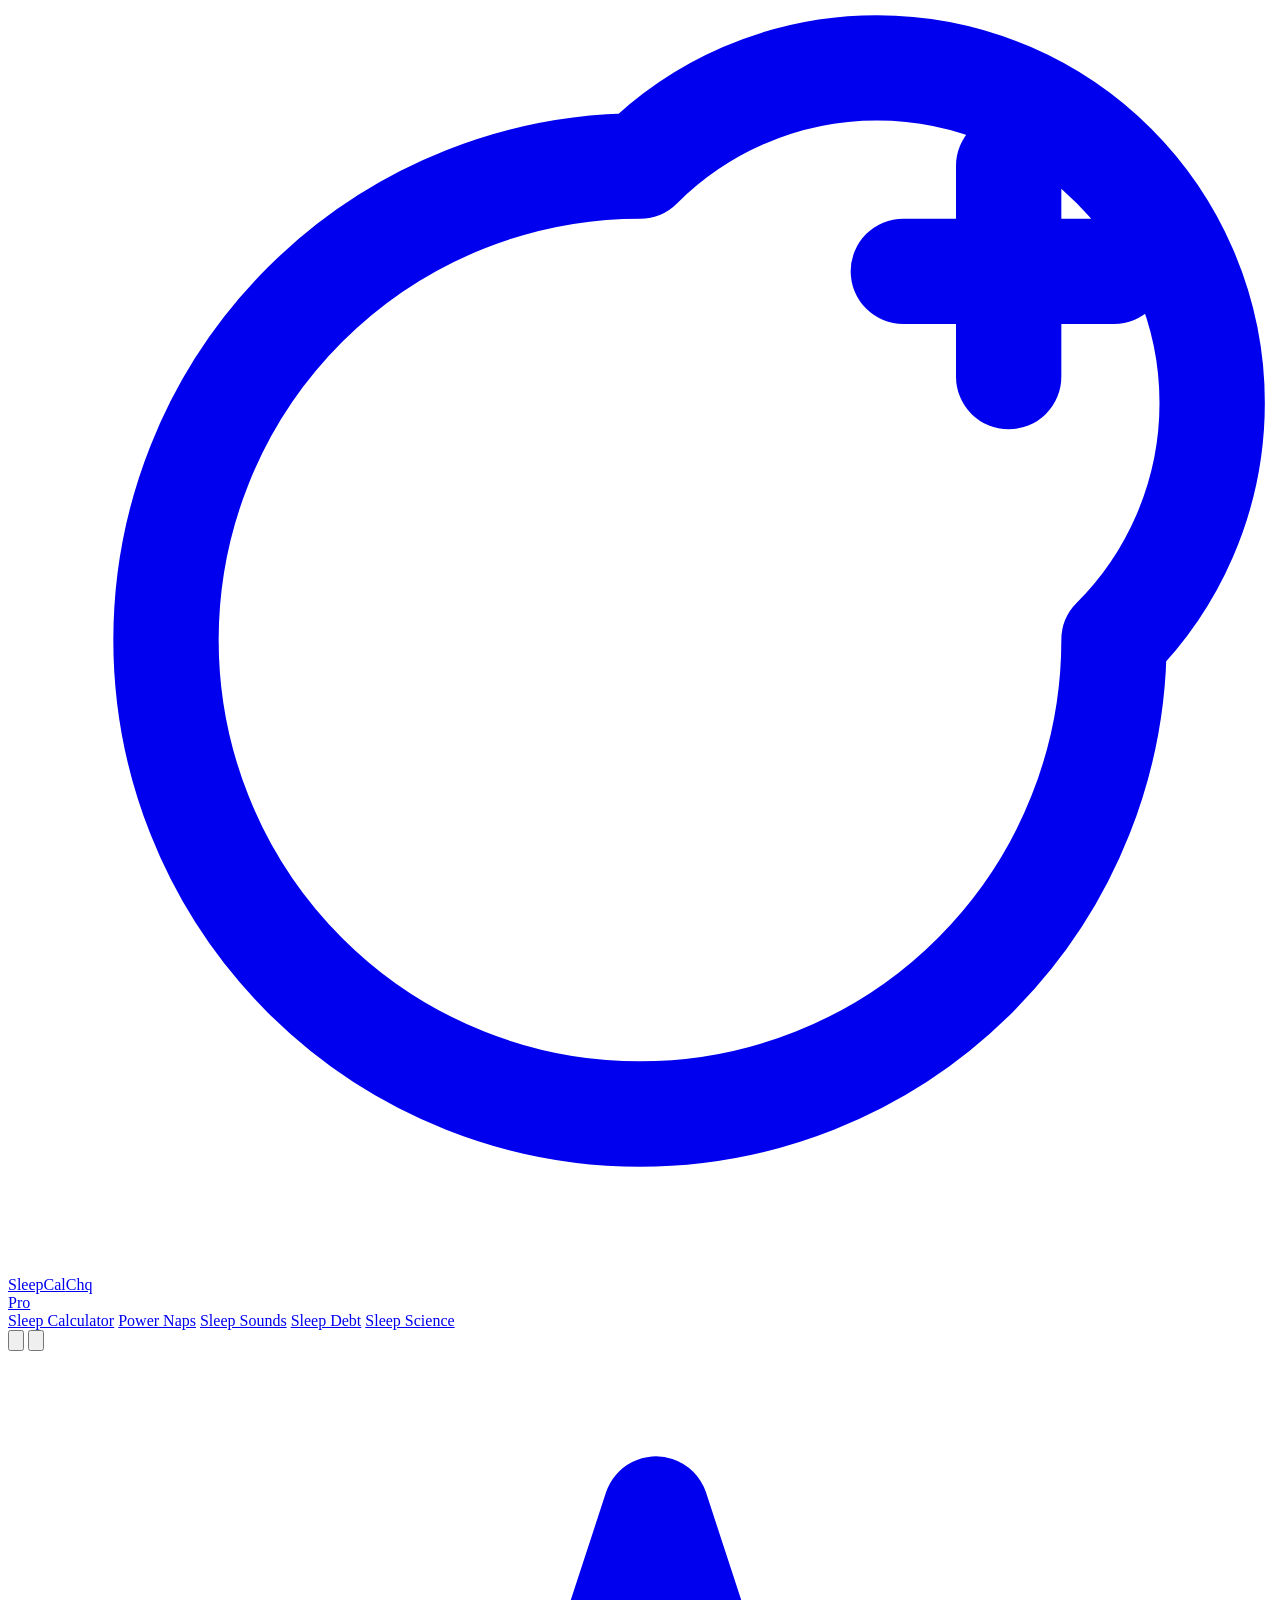
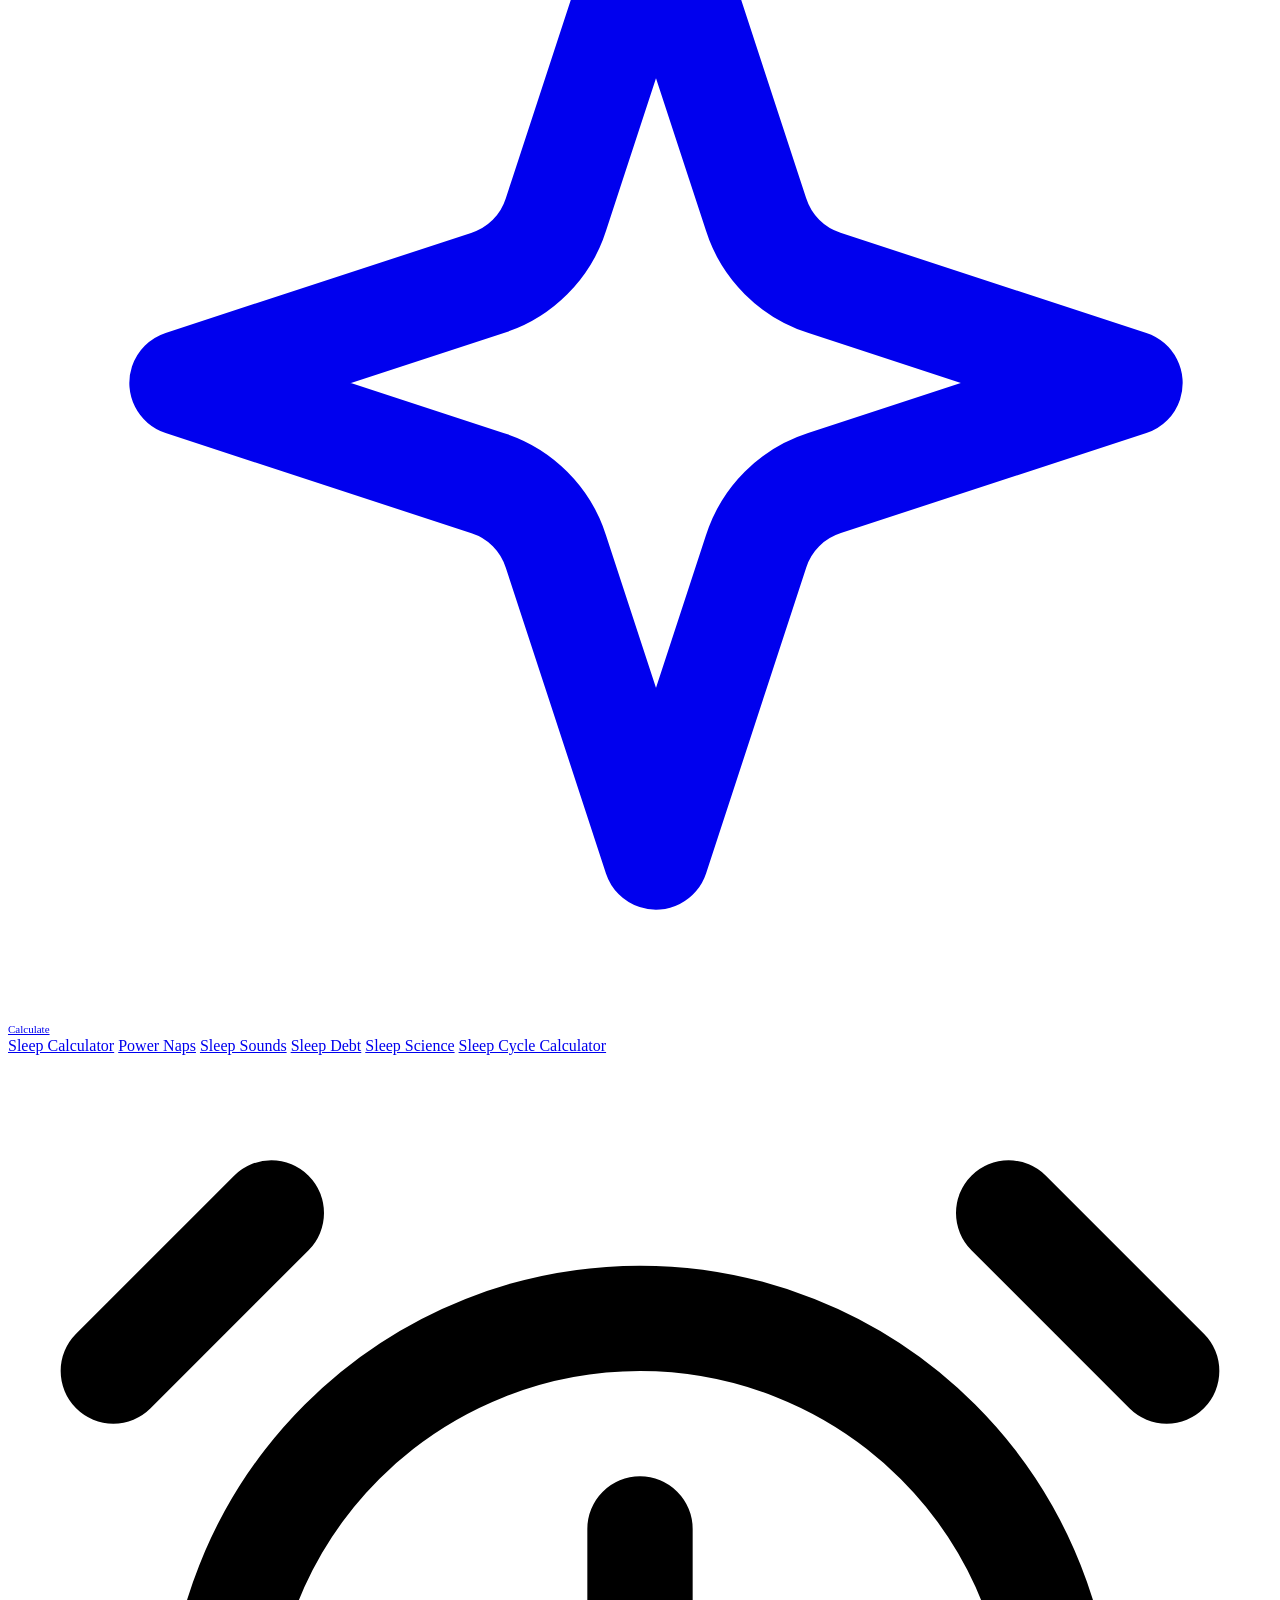
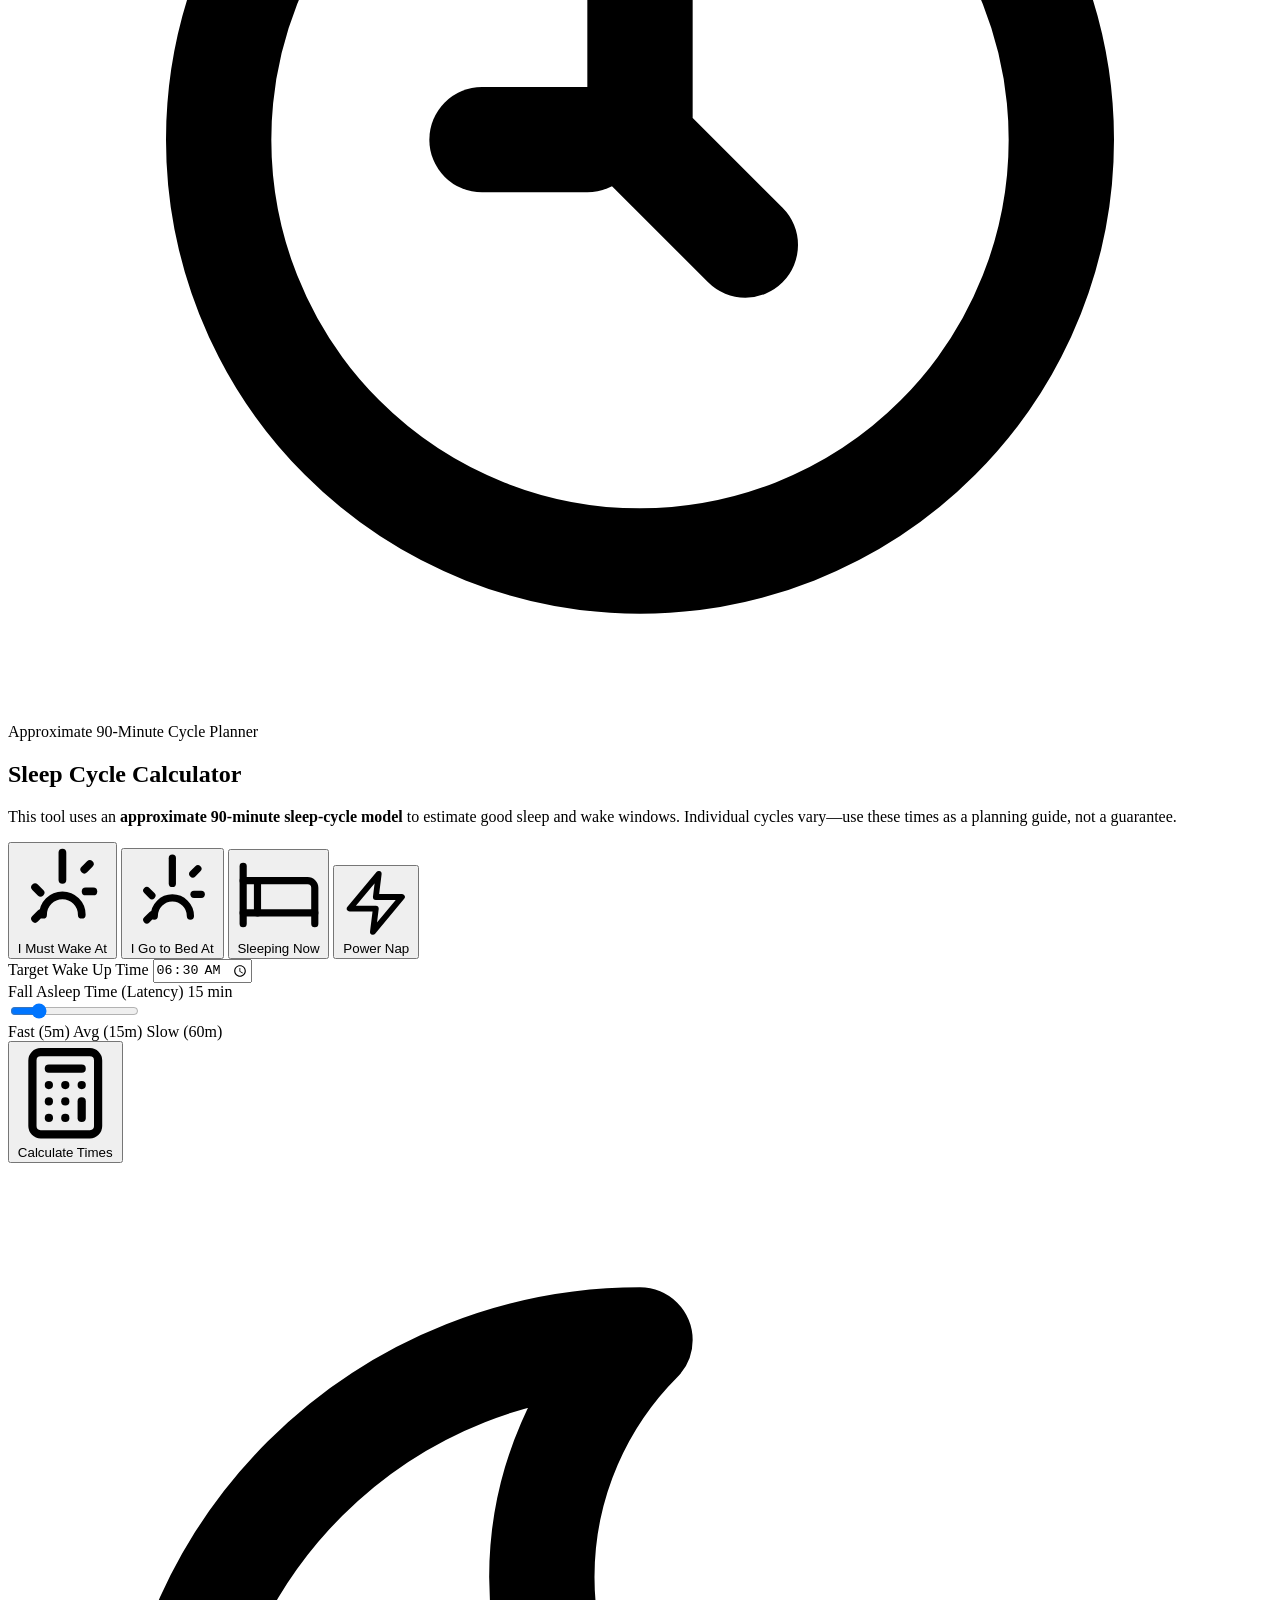
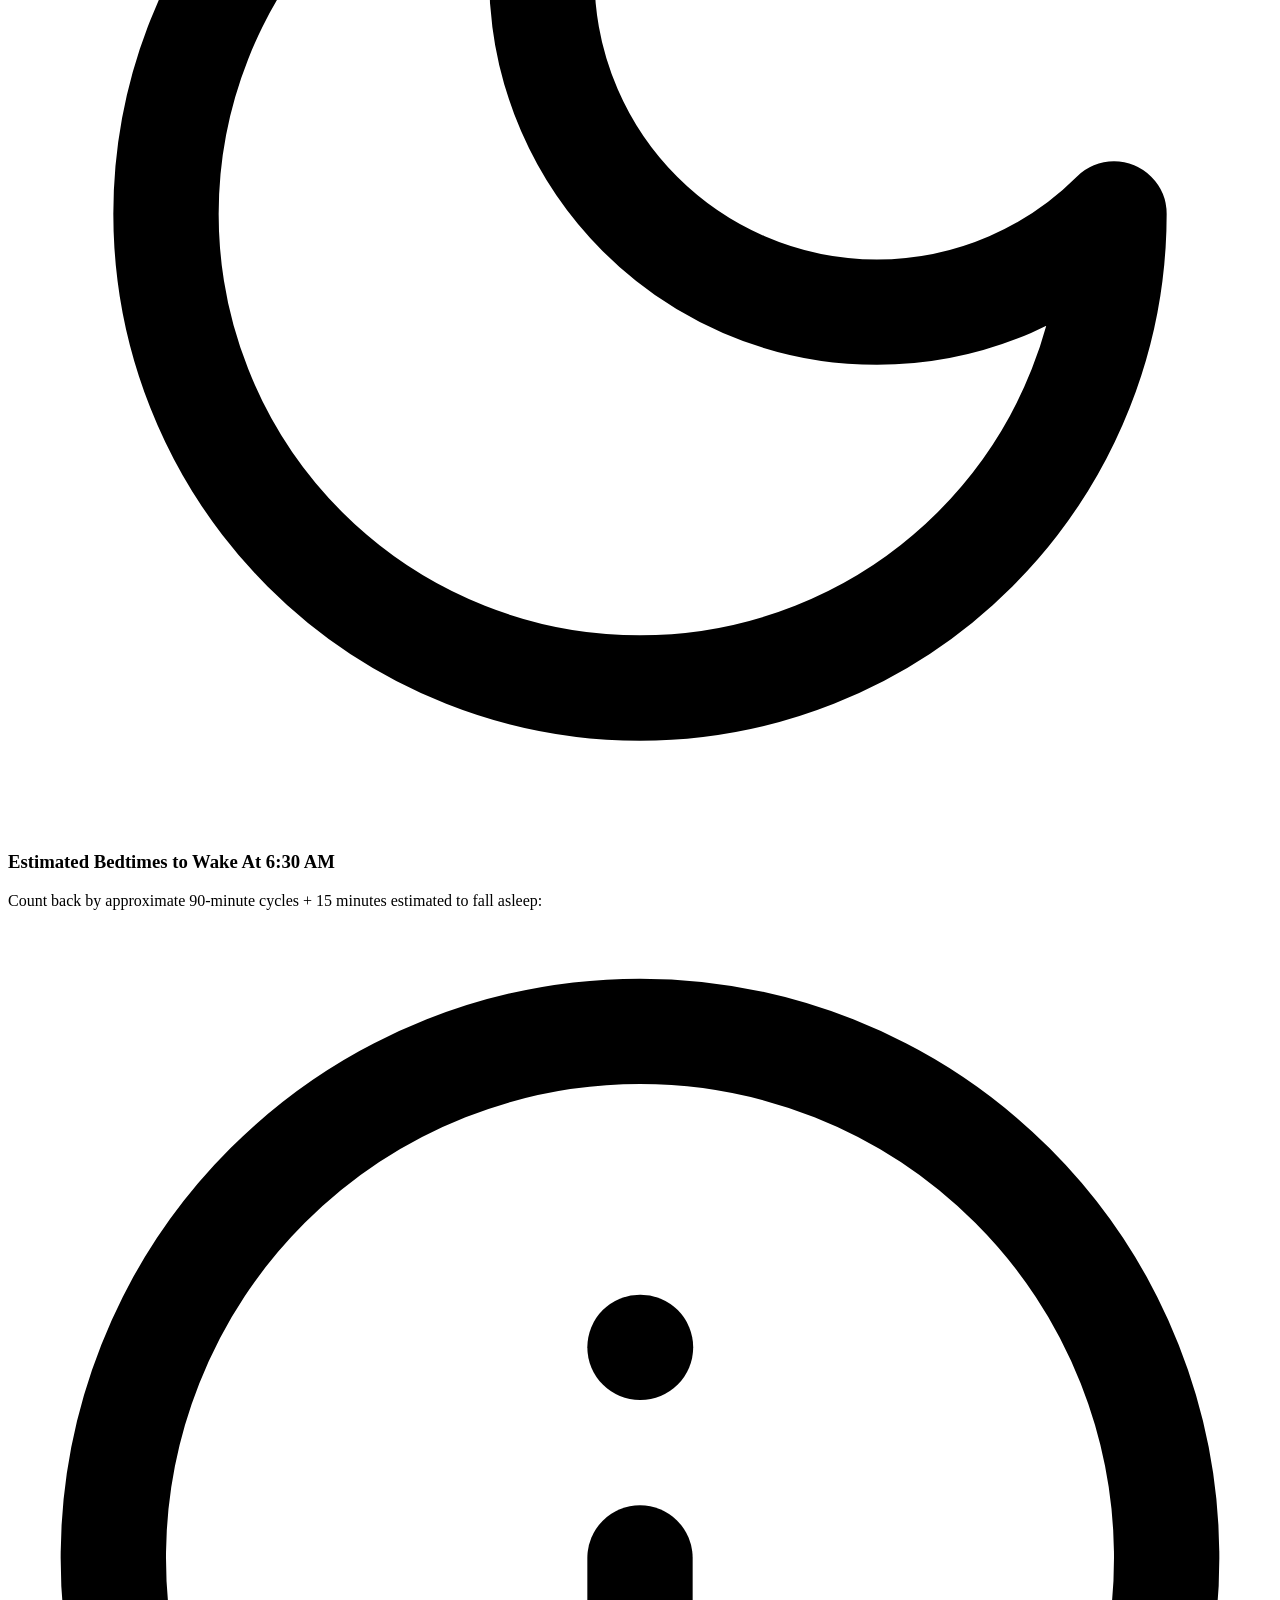
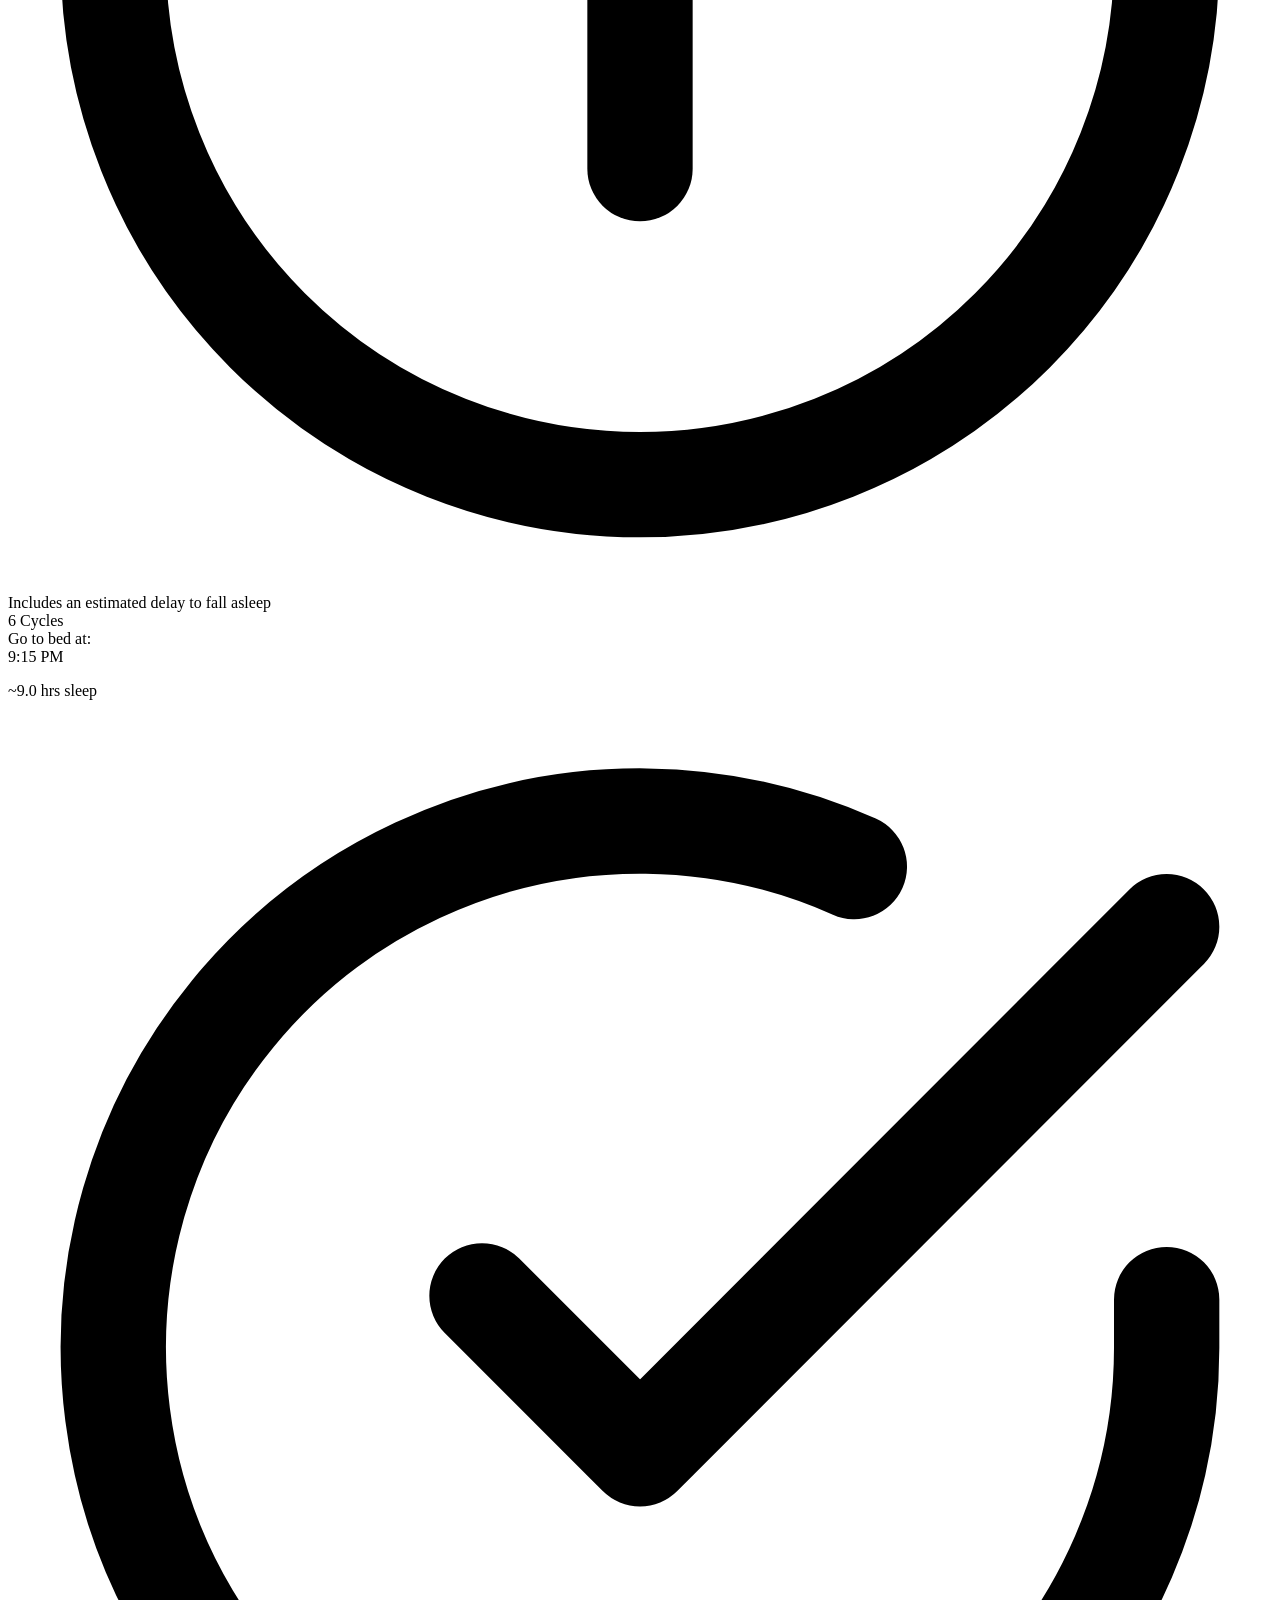
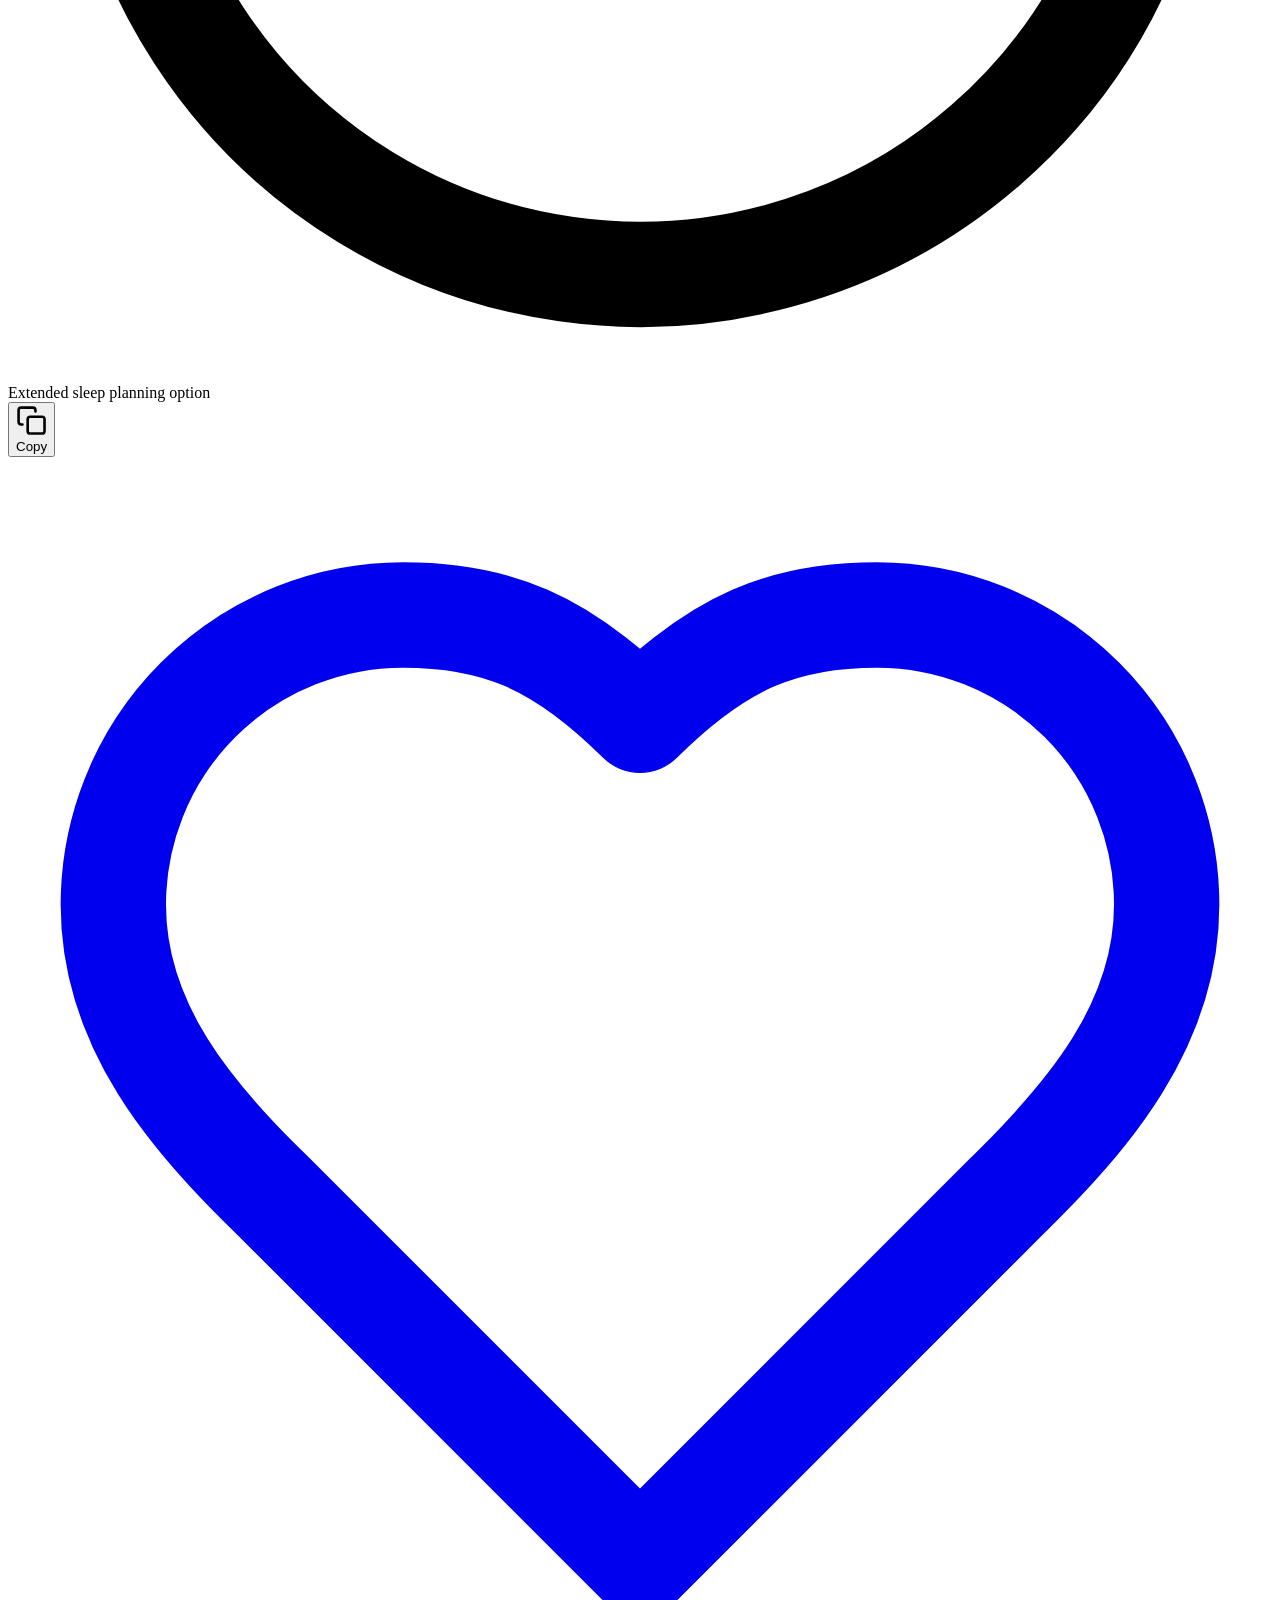
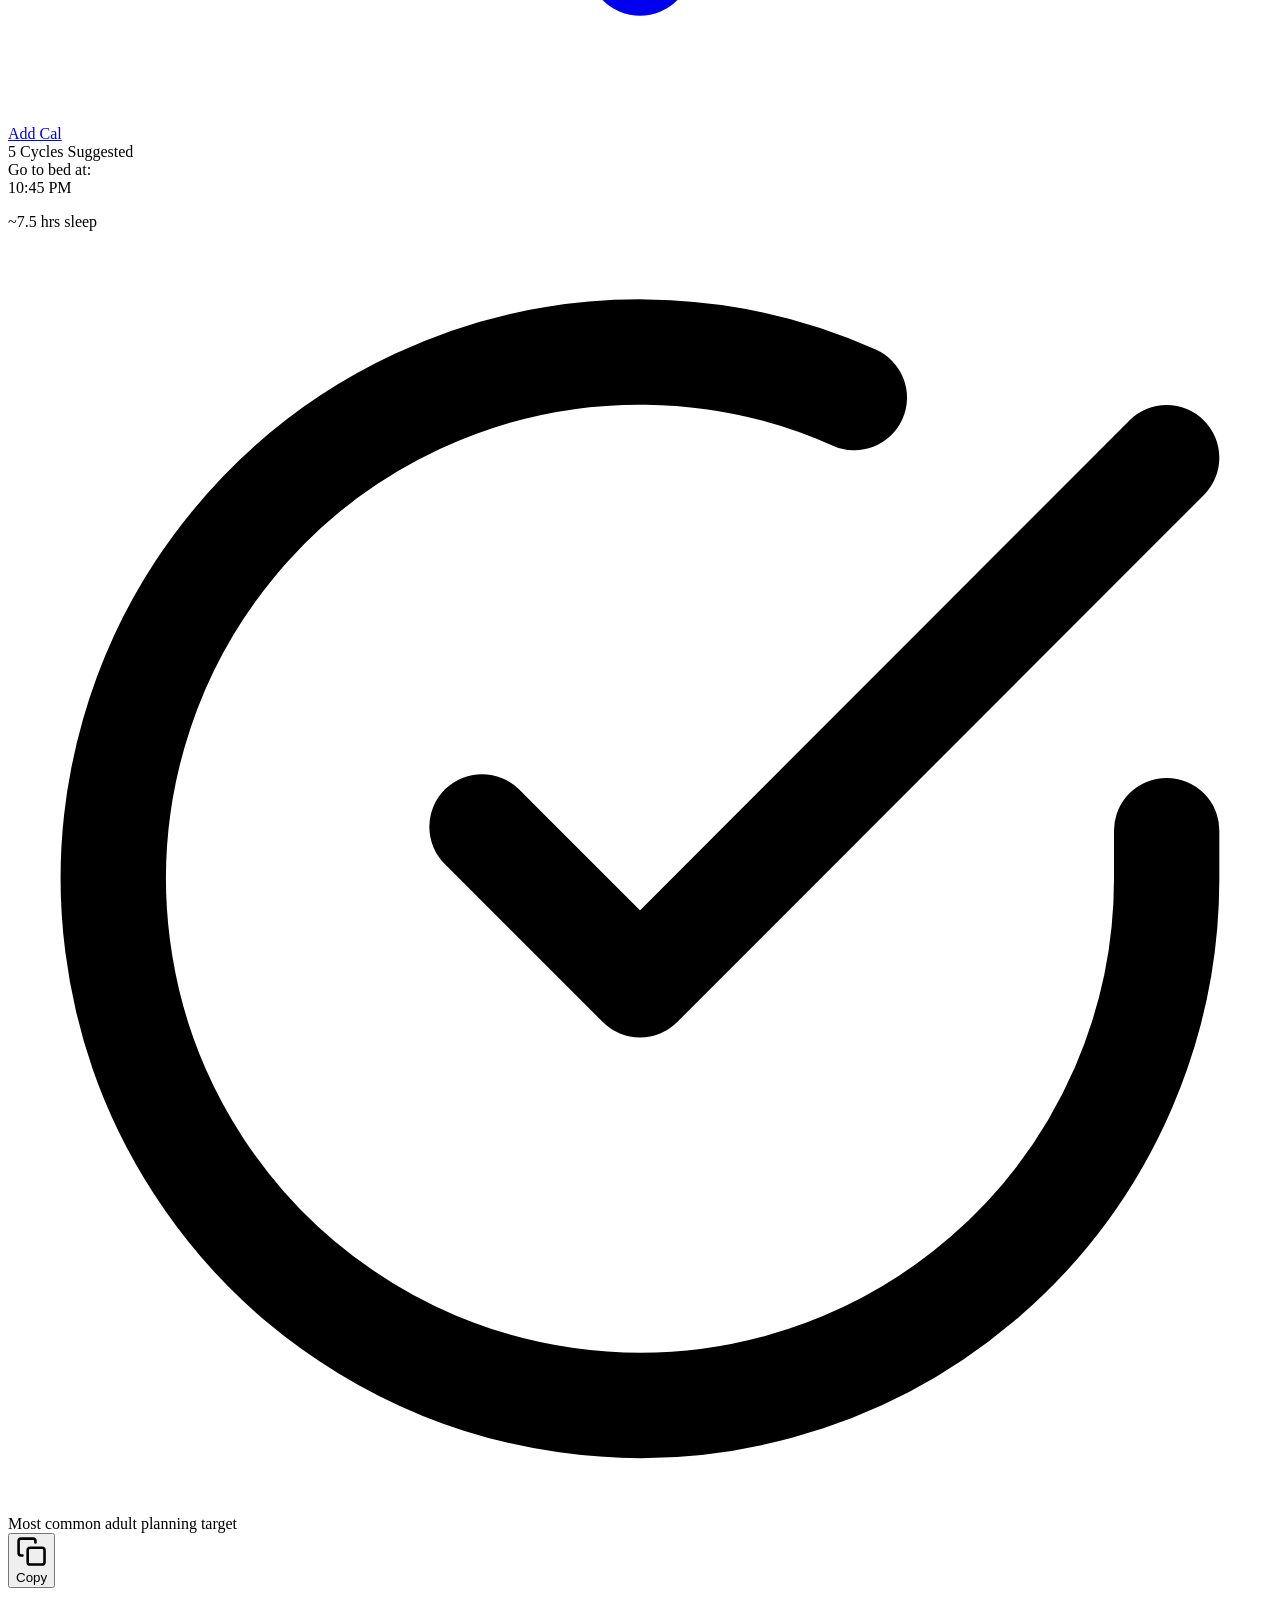
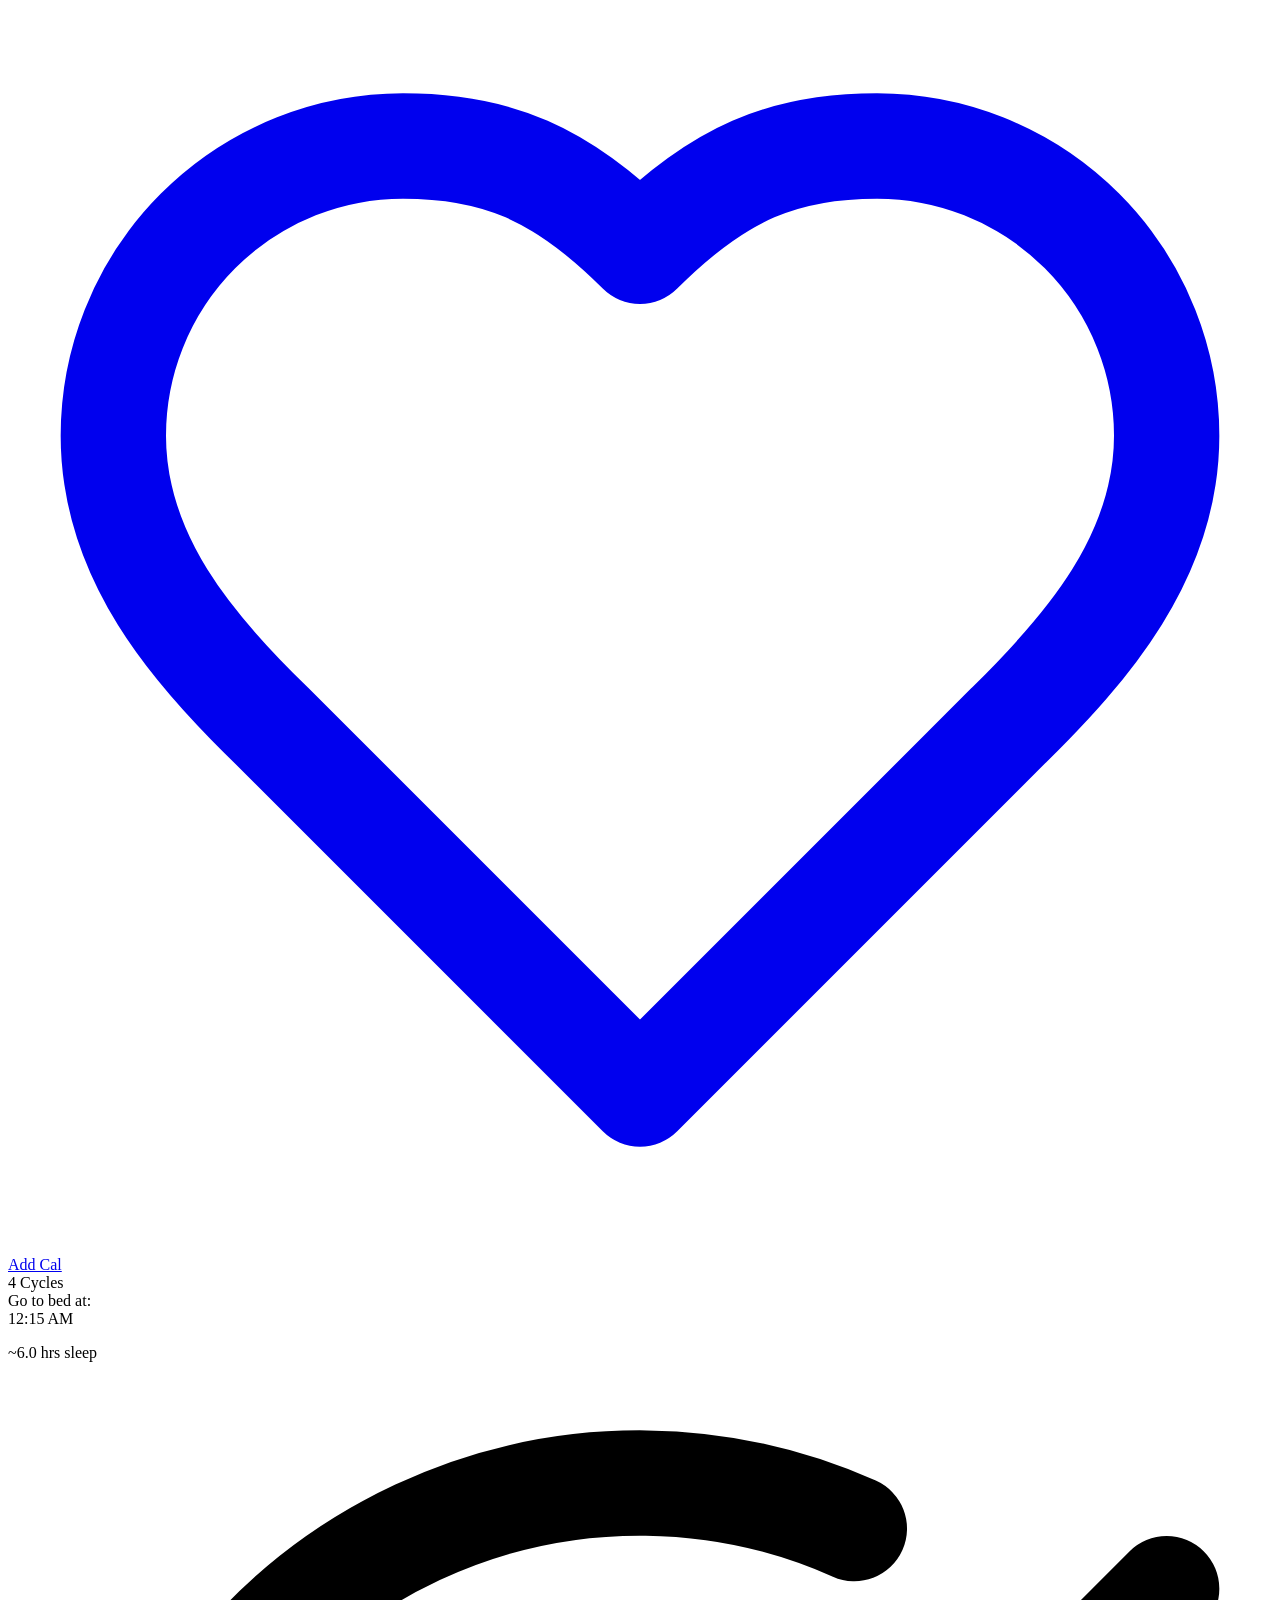
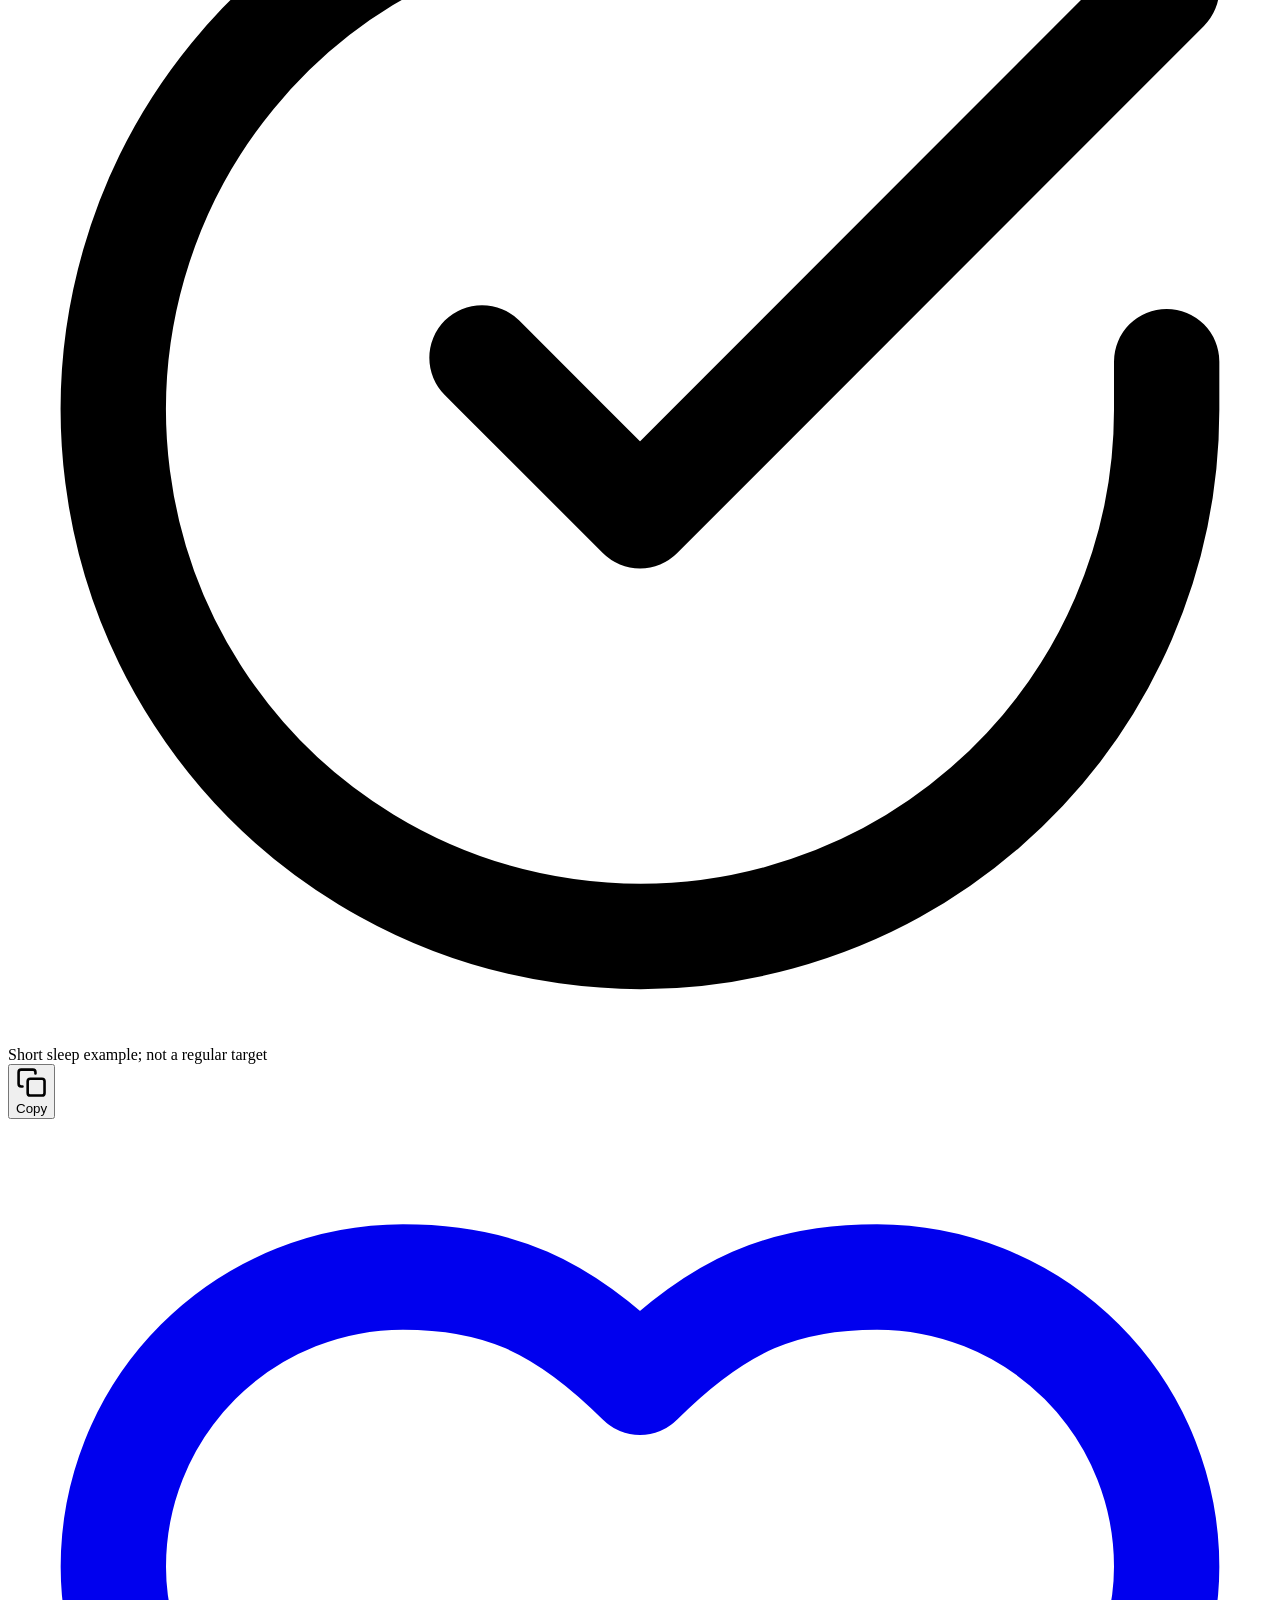
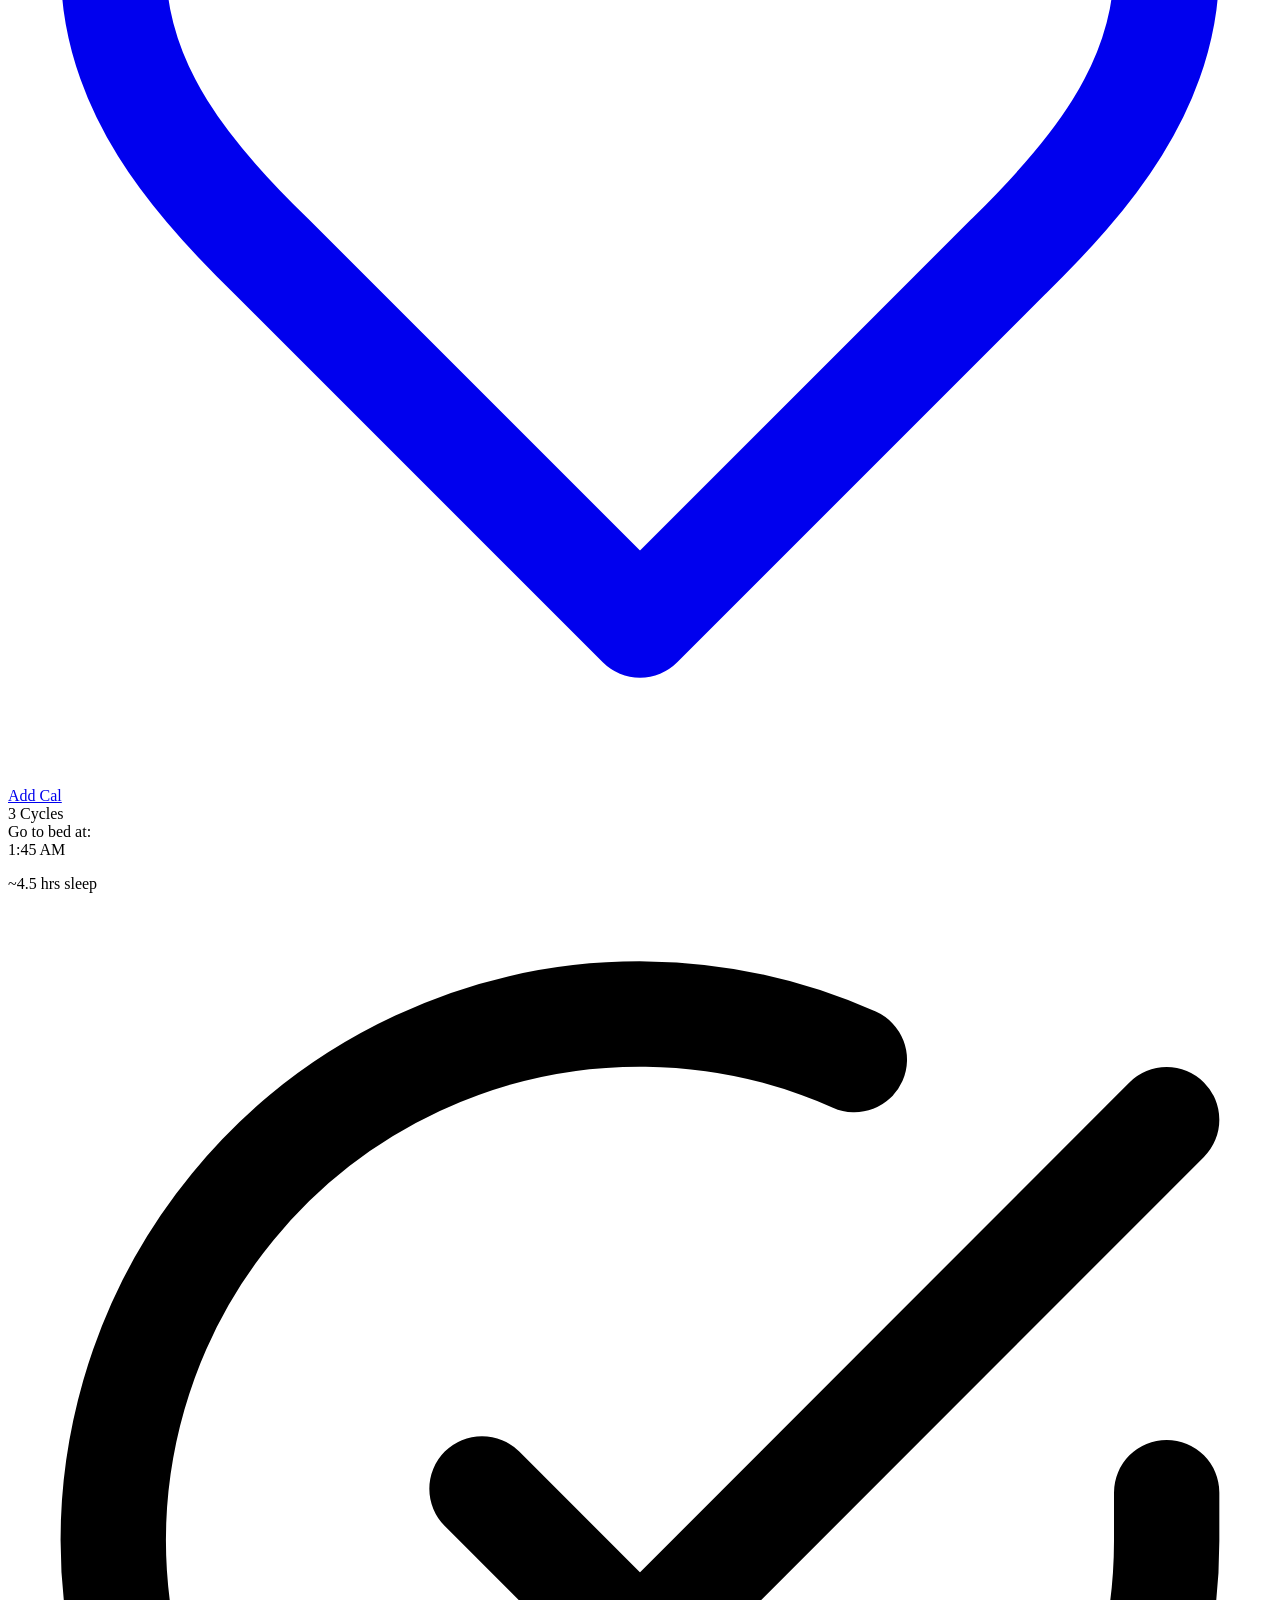
==== index.html @ e0397f60 "Update index.html" ====
<!DOCTYPE html>
<html lang="en" class="dark">
<head>
    <meta charset="UTF-8">
    <meta name="viewport" content="width=device-width, initial-scale=1.0">
    <title>Sleep Cycle Calculator | Bedtime & Wake Up Time Calculator</title>
    <meta name="description" content="Use a sleep cycle calculator to estimate bedtime and wake-up times with an approximate 90-minute sleep-cycle model. Plan your sleep schedule with practical timing estimates.">
    <meta name="keywords" content="sleep cycle calculator, 90 minute sleep cycle, REM sleep calculator, best time to wake up, what time should I go to sleep, sleep debt calculator, circadian rhythm calculator">
    <link rel="canonical" href="https://sleepcalchq.com/">

<!-- Google tag (gtag.js) -->
<script async src="https://www.googletagmanager.com/gtag/js?id=G-QRT7QBW2EH"></script>
<script>
  window.dataLayer = window.dataLayer || [];
  function gtag(){dataLayer.push(arguments);}
  gtag('js', new Date());

  gtag('config', 'G-QRT7QBW2EH');
</script>
    
    <!-- Open Graph / Social Meta -->
    <meta property="og:type" content="website">
    <meta property="og:title" content="Sleep Cycle Calculator | Bedtime & Wake Up Time Calculator">
    <meta property="og:description" content="Use a sleep cycle calculator to estimate bedtime and wake-up times with an approximate 90-minute sleep-cycle model. Plan your sleep schedule with practical timing estimates.">
    <meta property="og:url" content="https://sleepcalchq.com/">
    <meta property="og:image" content="https://sleepcalchq.com/assets/og-preview.png">
    <meta property="og:image:width" content="1200">
    <meta property="og:image:height" content="630">

    <!-- Twitter Card -->
    <meta name="twitter:card" content="summary_large_image">
    <meta name="twitter:title" content="Sleep Cycle Calculator | Bedtime & Wake Up Time Calculator">
    <meta name="twitter:description" content="Use a sleep cycle calculator to estimate bedtime and wake-up times with an approximate 90-minute sleep-cycle model. Plan your sleep schedule with practical timing estimates.">
    <meta name="twitter:image" content="https://sleepcalchq.com/assets/og-preview.png">

    <!-- Favicon (Data URI SVG) -->
    <link rel="icon" type="image/svg+xml" href="data:image/svg+xml,%3Csvg xmlns='http://www.w3.org/2000/svg' viewBox='0 0 24 24' fill='%230284c7'%3E%3Cpath d='M12 3a6 6 0 0 1 9 9 9 9 0 1 1-9-9Z'/%3E%3C/svg%3E">

    <!-- Google Fonts -->
    <link rel="preconnect" href="https://fonts.googleapis.com">
    <link rel="preconnect" href="https://fonts.gstatic.com" crossorigin>
    <link href="https://fonts.googleapis.com/css2?family=Plus+Jakarta+Sans:wght@300;400;500;600;700;800&family=Space+Grotesk:wght@500;700&display=swap" rel="stylesheet">

    <!-- External CSS -->
    <link rel="stylesheet" href="/assets/css/main.css">

    <!-- JSON-LD Advanced Schema -->
    <script type="application/ld+json">
        {
            "@context": "https://schema.org",
            "@graph": [{
                "@type": "WebApplication",
                "name": "SleepCalChq",
                "url": "https://sleepcalchq.com/",
                "applicationCategory": "HealthApplication",
                "operatingSystem": "All",
                "offers": {
                    "@type": "Offer",
                    "price": "0",
                    "priceCurrency": "USD"
                },
                "featureList": [
                    "90-minute sleep cycle estimator",
                    "Wake time bedtime planner",
                    "Power nap optimizer",
                    "Sleep debt calculator",
                    "Ambient sound synthesizer"
                ],
                "browserRequirements": "Requires JavaScript"
            }, {
                "@type": "WebSite",
                "name": "SleepCalChq",
                "url": "https://sleepcalchq.com/",
                "potentialAction": {
                    "@type": "SearchAction",
                    "target": "https://sleepcalchq.com/?q={search_term_string}",
                    "query-input": "required name=search_term_string"
                }
            }, {
                "@type": "Organization",
                "name": "SleepCalChq",
                "url": "https://sleepcalchq.com/",
                "logo": "https://sleepcalchq.com/assets/logo.png",
                "contactPoint": {
                    "@type": "ContactPoint",
                    "email": "supportsleepcalchq@gmail.com",
                    "contactType": "customer support"
                }
            }, {
                "@type": "BreadcrumbList",
                "itemListElement": [{
                    "@type": "ListItem",
                    "position": 1,
                    "name": "Home",
                    "item": "https://sleepcalchq.com/"
                }, {
                    "@type": "ListItem",
                    "position": 2,
                    "name": "Sleep Cycle Calculator",
                    "item": "https://sleepcalchq.com/#calculator-hub"
                }]
            }, {
                "@type": "FAQPage",
                "mainEntity": [{
                    "@type": "Question",
                    "name": "How long does an average sleep cycle last?",
                    "acceptedAnswer": {
                        "@type": "Answer",
                        "text": "Most people experience ultradian sleep cycles lasting between 70 to 120 minutes, with 90 minutes being a commonly cited average. The exact duration varies from person to person and can change throughout the night."
                    }
                }, {
                    "@type": "Question",
                    "name": "How many sleep cycles do I need per night?",
                    "acceptedAnswer": {
                        "@type": "Answer",
                        "text": "The number of cycles varies by individual. Many adults function best with 5 cycles (approximately 7.5 hours) of sleep. Some people feel refreshed after 4 cycles (6 hours), while athletes or those with high physical demands may require 6 cycles (9 hours)."
                    }
                }, {
                    "@type": "Question",
                    "name": "What happens if I wake up in the middle of a deep sleep cycle?",
                    "acceptedAnswer": {
                        "@type": "Answer",
                        "text": "Waking during deep slow-wave (delta) sleep can cause a phenomenon called sleep inertia — a period of grogginess and cognitive impairment. This occurs because the brain is abruptly interrupted during a high-adenosine state, which may take up to an hour to clear."
                    }
                }, {
                    "@type": "Question",
                    "name": "Why do I feel exhausted even after 8 or 9 hours in bed?",
                    "acceptedAnswer": {
                        "@type": "Answer",
                        "text": "Even with enough total sleep, fragmented sleep cycles, sleep apnea, or frequent mid-cycle awakenings can reduce the quality of sleep. The balance between light, deep, and REM sleep is crucial; waking at the wrong time can leave you feeling unrefreshed."
                    }
                }, {
                    "@type": "Question",
                    "name": "Can you catch up on sleep debt over the weekend?",
                    "acceptedAnswer": {
                        "@type": "Answer",
                        "text": "Partially, but not entirely. Sleeping in on Saturday can recover acute fatigue, but may not reverse long-term metabolic disruption from chronic sleep restriction. A healthier approach is going to bed 45 minutes earlier each night rather than sleeping 3 hours later on weekends."
                    }
                }, {
                    "@type": "Question",
                    "name": "What is the 'Caffeine Nap' technique and does it work?",
                    "acceptedAnswer": {
                        "@type": "Answer",
                        "text": "A caffeine nap involves drinking a shot of espresso and immediately lying down for a 20-minute nap. Caffeine takes roughly 20 to 25 minutes to be absorbed, so it may enhance alertness as you wake before entering deep sleep. Many people find it helpful, though individual responses vary."
                    }
                }, {
                    "@type": "Question",
                    "name": "Is 6 hours of sleep enough if I wake up at the end of a cycle?",
                    "acceptedAnswer": {
                        "@type": "Answer",
                        "text": "Waking at the end of a cycle may reduce morning grogginess compared to waking mid-cycle. However, consistently sleeping only 6 hours over long periods is linked to cumulative sleep deficit and reduced cognitive performance. Most adults generally need at least 7 hours of sleep per night, although individual sleep needs vary. The 7.5-hour setting in this calculator is a practical planning example, not a universal target."
                    }
                }]
            }]
        }
    </script>
</head>
<body class="dark">

    <!-- ===================== Header ===================== -->
    <header class="app-header">
        <div class="header-inner">
            <a href="#" class="logo">
                <div class="logo-icon">
                    <!-- moon-star icon -->
                    <svg xmlns="http://www.w3.org/2000/svg" viewBox="0 0 24 24" fill="none" stroke="currentColor" stroke-width="2" stroke-linecap="round" stroke-linejoin="round"><path d="M12 3a6 6 0 0 1 9 9 9 9 0 1 1-9-9Z"/><path d="M19 3v4"/><path d="M21 5h-4"/></svg>
                </div>
                <div class="logo-text">SleepCal<span>Chq</span></div>
                <span class="logo-badge">Pro</span>
            </a>

            <nav class="nav-desktop" id="nav-desktop" aria-label="Main navigation">
                <a href="#calculator-hub" class="active">Sleep Calculator</a>
                <a href="#nap-optimizer">Power Naps</a>
                <a href="#sound-synthesizer">Sleep Sounds</a>
                <a href="#sleep-debt">Sleep Debt</a>
                <a href="#science-guide">Sleep Science</a>
                <!-- Dynamic links will be injected here via main.js (id="nav-tools") -->
            </nav>

            <div class="header-actions">
                <button id="theme-toggle" class="header-btn" aria-label="Toggle dark/light theme" aria-expanded="false" aria-controls="theme-icon">
                    <svg id="theme-icon" xmlns="http://www.w3.org/2000/svg" viewBox="0 0 24 24" fill="none" stroke="currentColor" stroke-width="2" stroke-linecap="round" stroke-linejoin="round"><path d="M12 3a6 6 0 0 0 9 9 9 9 0 1 1-9-9Z"/></svg>
                </button>
                <button id="mobile-menu-btn" class="header-btn mobile-menu-btn" aria-label="Open menu" aria-expanded="false" aria-controls="mobile-menu">
                    <svg xmlns="http://www.w3.org/2000/svg" viewBox="0 0 24 24" fill="none" stroke="currentColor" stroke-width="2" stroke-linecap="round" stroke-linejoin="round"><line x1="4" y1="6" x2="20" y2="6"/><line x1="4" y1="12" x2="20" y2="12"/><line x1="4" y1="18" x2="20" y2="18"/></svg>
                </button>
                <a href="#calculator-hub" class="calc-btn" style="width:auto; padding:0.5rem 1rem; font-size:0.6875rem;">
                    <svg xmlns="http://www.w3.org/2000/svg" viewBox="0 0 24 24" fill="none" stroke="currentColor" stroke-width="2" stroke-linecap="round" stroke-linejoin="round"><path d="M12 3l1.9 5.8a2 2 0 0 0 1.3 1.3L21 12l-5.8 1.9a2 2 0 0 0-1.3 1.3L12 21l-1.9-5.8a2 2 0 0 0-1.3-1.3L3 12l5.8-1.9a2 2 0 0 0 1.3-1.3L12 3Z"/></svg>
                    Calculate
                </a>
            </div>
        </div>

        <!-- Mobile Navigation Dropdown -->
        <div id="mobile-menu" class="mobile-menu" aria-label="Mobile navigation">
            <a href="#calculator-hub">Sleep Calculator</a>
            <a href="#nap-optimizer">Power Naps</a>
            <a href="#sound-synthesizer">Sleep Sounds</a>
            <a href="#sleep-debt">Sleep Debt</a>
            <a href="#science-guide">Sleep Science</a>
        </div>
    </header>

    <!-- ===================== Main Content ===================== -->
    <main class="flex-1">

        <!-- Hero + Calculator Section -->
        <section class="hero" id="calculator-hub">
            <div class="container">
                <div class="hero-content">
                    <div class="hero-badge">
                        <svg xmlns="http://www.w3.org/2000/svg" viewBox="0 0 24 24" fill="none" stroke="currentColor" stroke-width="2" stroke-linecap="round" stroke-linejoin="round"><circle cx="12" cy="13" r="8"/><path d="M12 9v4l2 2"/><path d="M5 3L2 6"/><path d="M19 3l3 3"/><path d="M9 13h2"/></svg>
                        Approximate 90-Minute Cycle Planner
                    </div>
                    <h1>Sleep Cycle Calculator</h1>
                    <p>This tool uses an <strong>approximate 90-minute sleep-cycle model</strong> to estimate good sleep and wake windows. Individual cycles vary—use these times as a planning guide, not a guarantee.</p>
                </div>

                <!-- Main Calculator Card -->
                <div class="calculator-card">
                    <!-- Mode Tabs -->
                    <div class="tabs" role="tablist" aria-label="Sleep calculator modes">
                        <button onclick="switchMode('wakeAt')" id="tab-wakeAt" class="tab-btn active" role="tab" aria-selected="true" aria-controls="input-container">
                            <svg xmlns="http://www.w3.org/2000/svg" viewBox="0 0 24 24" fill="none" stroke="currentColor" stroke-width="2" stroke-linecap="round" stroke-linejoin="round"><path d="M17 18a5 5 0 0 0-10 0"/><path d="M12 9V2"/><path d="M4.93 10.93l1.41 1.41"/><path d="M20 12h-2"/><path d="M6.34 17.66l-1.41 1.41"/><path d="M19.07 4.93l-1.41 1.41"/></svg>
                            I Must Wake At
                        </button>
                        <button onclick="switchMode('sleepAt')" id="tab-sleepAt" class="tab-btn" role="tab" aria-selected="false">
                            <svg xmlns="http://www.w3.org/2000/svg" viewBox="0 0 24 24" fill="none" stroke="currentColor" stroke-width="2" stroke-linecap="round" stroke-linejoin="round"><path d="M17 18a5 5 0 0 0-10 0"/><path d="M12 9V2"/><path d="M4.93 10.93l1.41 1.41"/><path d="M20 12h-2"/><path d="M6.34 17.66l-1.41 1.41"/><path d="M19.07 4.93l-1.41 1.41"/></svg>
                            I Go to Bed At
                        </button>
                        <button onclick="switchMode('sleepNow')" id="tab-sleepNow" class="tab-btn" role="tab" aria-selected="false">
                            <svg xmlns="http://www.w3.org/2000/svg" viewBox="0 0 24 24" fill="none" stroke="currentColor" stroke-width="2" stroke-linecap="round" stroke-linejoin="round"><path d="M2 4v16"/><path d="M2 8h18a2 2 0 0 1 2 2v10"/><path d="M2 17h20"/><path d="M6 8v9"/></svg>
                            Sleeping Now
                        </button>
                        <button onclick="switchMode('napMode')" id="tab-napMode" class="tab-btn" role="tab" aria-selected="false">
                            <svg xmlns="http://www.w3.org/2000/svg" viewBox="0 0 24 24" fill="none" stroke="currentColor" stroke-width="2" stroke-linecap="round" stroke-linejoin="round"><path d="M13 2L3 14h9l-1 8 10-12h-9l1-8z"/></svg>
                            Power Nap
                        </button>
                    </div>

                    <!-- Input Section -->
                    <div id="input-container" class="input-grid">
                        <div id="time-input-wrapper" class="input-group">
                            <label for="target-time" id="time-label">Target Wake Up Time</label>
                            <input type="time" id="target-time" value="06:30" aria-label="Target time">
                        </div>

                        <div class="input-group">
                            <div class="latency-label-row">
                                <label for="latency-slider">Fall Asleep Time (Latency)</label>
                                <span id="latency-val" class="latency-value">15 min</span>
                            </div>
                            <input type="range" id="latency-slider" min="5" max="60" value="15" step="5" class="latency-range" oninput="updateLatency(this.value)" aria-label="Sleep latency minutes">
                            <div class="latency-legend">
                                <span>Fast (5m)</span>
                                <span>Avg (15m)</span>
                                <span>Slow (60m)</span>
                            </div>
                        </div>

                        <div class="input-group">
                            <button onclick="calculateCycles()" class="calc-btn">
                                <svg xmlns="http://www.w3.org/2000/svg" viewBox="0 0 24 24" fill="none" stroke="currentColor" stroke-width="2" stroke-linecap="round" stroke-linejoin="round"><rect x="4" y="2" width="16" height="20" rx="2"/><line x1="8" y1="6" x2="16" y2="6"/><line x1="16" y1="14" x2="16" y2="18"/><path d="M8 10h.01"/><path d="M12 10h.01"/><path d="M16 10h.01"/><path d="M8 14h.01"/><path d="M12 14h.01"/><path d="M8 18h.01"/><path d="M12 18h.01"/></svg>
                                Calculate Times
                            </button>
                        </div>
                    </div>

                    <!-- Results Area -->
                    <div id="results-area" class="results-area">
                        <div class="results-header">
                            <div>
                                <h3 id="results-title" class="results-title">
                                    <svg xmlns="http://www.w3.org/2000/svg" viewBox="0 0 24 24" fill="none" stroke="currentColor" stroke-width="2" stroke-linecap="round" stroke-linejoin="round"><path d="M12 3l1.9 5.8a2 2 0 0 0 1.3 1.3L21 12l-5.8 1.9a2 2 0 0 0-1.3 1.3L12 21l-1.9-5.8a2 2 0 0 0-1.3-1.3L3 12l5.8-1.9a2 2 0 0 0 1.3-1.3L12 3Z"/></svg>
                                    Estimated Times to Sleep
                                </h3>
                                <p id="results-subtitle" class="results-subtitle">
                                    These are estimates based on an approximate 90-minute cycle model. Actual cycles vary.
                                </p>
                            </div>
                            <span class="results-info">
                                <svg xmlns="http://www.w3.org/2000/svg" viewBox="0 0 24 24" fill="none" stroke="currentColor" stroke-width="2" stroke-linecap="round" stroke-linejoin="round"><circle cx="12" cy="12" r="10"/><path d="M12 16v-4"/><path d="M12 8h.01"/></svg>
                                Includes an estimated delay to fall asleep
                            </span>
                        </div>

                        <div id="cards-grid" class="cards-grid"></div>
                    </div>
                </div>

                <!-- Quick Tools Grid -->
                <div class="quick-tools">

                    <!-- Power Nap Card -->
                    <div id="nap-optimizer" class="tool-card">
                        <div class="tool-card-header">
                            <div class="tool-icon" style="background: rgba(245, 158, 11, 0.1); color: var(--amber);">
                                <svg xmlns="http://www.w3.org/2000/svg" viewBox="0 0 24 24" fill="none" stroke="currentColor" stroke-width="2" stroke-linecap="round" stroke-linejoin="round"><path d="M17 8h1a4 4 0 0 1 0 8h-1"/><path d="M3 8h14v9a4 4 0 0 1-4 4H7a4 4 0 0 1-4-4Z"/><line x1="6" y1="2" x2="6" y2="4"/><line x1="10" y1="2" x2="10" y2="4"/><line x1="14" y1="2" x2="14" y2="4"/></svg>
                            </div>
                            <div>
                                <h4 class="tool-title">Power Nap Engine</h4>
                                <p class="tool-subtitle">20 min alertness boost</p>
                            </div>
                        </div>
                        <p style="font-size:0.75rem; color:var(--text-muted); line-height:1.6; margin-bottom:1rem;">
                            A 20-minute nap may enhance alertness without entering deep sleep, helping to reduce afternoon fatigue.
                        </p>
                        <button onclick="startQuickNap(20)" class="tool-btn">
                            <svg xmlns="http://www.w3.org/2000/svg" viewBox="0 0 24 24" fill="none" stroke="currentColor" stroke-width="2" stroke-linecap="round" stroke-linejoin="round"><circle cx="12" cy="13" r="8"/><path d="M12 9v4l2 2"/></svg>
                            Set 20-Min Nap Alarm
                        </button>
                    </div>

                    <!-- Ambient Sound Synthesizer -->
                    <div id="sound-synthesizer" class="tool-card" style="grid-column: span 1;">
                        <div style="display:flex; flex-direction:column; gap:0.5rem; margin-bottom:0.75rem;">
                            <div class="tool-card-header">
                                <div class="tool-icon" style="background: rgba(20, 184, 166, 0.1); color: var(--teal);">
                                    <svg xmlns="http://www.w3.org/2000/svg" viewBox="0 0 24 24" fill="none" stroke="currentColor" stroke-width="2" stroke-linecap="round" stroke-linejoin="round"><path d="M2 6c.6.5 1.2 1 2.5 1C7 7 7 5 9.5 5c2.6 0 2.4 2 5 2 2.5 0 2.5-2 5-2 1.3 0 1.9.5 2.5 1"/><path d="M2 12c.6.5 1.2 1 2.5 1 2.5 0 2.5-2 5-2 2.6 0 2.4 2 5 2 2.5 0 2.5-2 5-2 1.3 0 1.9.5 2.5 1"/><path d="M2 18c.6.5 1.2 1 2.5 1 2.5 0 2.5-2 5-2 2.6 0 2.4 2 5 2 2.5 0 2.5-2 5-2 1.3 0 1.9.5 2.5 1"/></svg>
                                </div>
                                <div style="display:flex; justify-content:space-between; align-items:center; width:100%;">
                                    <div>
                                        <h4 class="tool-title">Sleep Ambience & Binaural Player</h4>
                                        <p class="tool-subtitle">Synthesized offline via Web Audio API</p>
                                    </div>
                                    <span id="sound-status" class="sound-status">Audio Idle</span>
                                </div>
                            </div>
                        </div>

                        <div class="sound-grid">
                            <button onclick="toggleAudio('rain')" id="btn-sound-rain" class="sound-btn" aria-label="Play rain sounds">
                                <svg xmlns="http://www.w3.org/2000/svg" viewBox="0 0 24 24" fill="none" stroke="currentColor" stroke-width="2" stroke-linecap="round" stroke-linejoin="round"><path d="M20 16.2A4.5 4.5 0 0 0 17.5 8h-1.8A7 7 0 1 0 4 14.9"/><path d="M16 14v6"/><path d="M8 14v6"/><path d="M12 16v6"/></svg>
                                Rain
                            </button>
                            <button onclick="toggleAudio('white')" id="btn-sound-white" class="sound-btn" aria-label="Play white noise">
                                <svg xmlns="http://www.w3.org/2000/svg" viewBox="0 0 24 24" fill="none" stroke="currentColor" stroke-width="2" stroke-linecap="round" stroke-linejoin="round"><circle cx="12" cy="12" r="2"/><path d="M16.24 7.76a6 6 0 0 1 0 8.49m-8.48-.01a6 6 0 0 1 0-8.49m11.31-2.82a10 10 0 0 1 0 14.14m-14.14 0a10 10 0 0 1 0-14.14"/></svg>
                                White Noise
                            </button>
                            <button onclick="toggleAudio('binaural')" id="btn-sound-binaural" class="sound-btn" aria-label="Play binaural beat">
                                <svg xmlns="http://www.w3.org/2000/svg" viewBox="0 0 24 24" fill="none" stroke="currentColor" stroke-width="2" stroke-linecap="round" stroke-linejoin="round"><path d="M12 3l1.9 5.8a2 2 0 0 0 1.3 1.3L21 12l-5.8 1.9a2 2 0 0 0-1.3 1.3L12 21l-1.9-5.8a2 2 0 0 0-1.3-1.3L3 12l5.8-1.9a2 2 0 0 0 1.3-1.3L12 3Z"/></svg>
                                4 Hz Binaural
                            </button>
                        </div>
                        <p class="sound-note">
                            The binaural tone is an experimental relaxation audio feature. Individual responses vary; it is not a medical treatment for sleep disorders.
                        </p>
                    </div>
                </div>

                <!-- Sleep Debt Interactive Widget -->
                <div id="sleep-debt" class="sleep-debt-section">
                    <div class="container-sm" style="max-width:768px; margin:0 auto;">
                        <div class="debt-badge">
                            <svg xmlns="http://www.w3.org/2000/svg" viewBox="0 0 24 24" fill="none" stroke="currentColor" stroke-width="2" stroke-linecap="round" stroke-linejoin="round"><path d="M22 12h-4l-3 9L9 3l-3 9H2"/></svg>
                            Estimated Weekly Sleep Deficit
                        </div>
                        <h3 class="debt-section-title">Are You Carrying Hidden Sleep Deficit?</h3>
                        <p class="debt-section-desc">
                            Missing sleep can accumulate over time, potentially affecting energy and focus. This estimator gives a rough weekly deficit calculation based on your targets.
                        </p>

                        <div class="debt-grid">
                            <div class="debt-field">
                                <label for="debt-needed">Needed Sleep / Night</label>
                                <select id="debt-needed">
                                    <option value="7">7.0 Hours (Standard)</option>
                                    <option value="7.5" selected>7.5 Hours (5 Cycles)</option>
                                    <option value="8">8.0 Hours</option>
                                    <option value="9">9.0 Hours (Athletes/Teens)</option>
                                </select>
                            </div>
                            <div class="debt-field">
                                <label for="debt-actual">Avg Actual Sleep This Week</label>
                                <select id="debt-actual">
                                    <option value="5">5.0 Hours (-2.5h / day)</option>
                                    <option value="6" selected>6.0 Hours (-1.5h / day)</option>
                                    <option value="6.5">6.5 Hours (-1.0h / day)</option>
                                    <option value="7">7.0 Hours</option>
                                </select>
                            </div>
                            <div class="debt-field">
                                <button onclick="calculateSleepDebt()" class="debt-submit">
                                    <svg xmlns="http://www.w3.org/2000/svg" viewBox="0 0 24 24" fill="none" stroke="currentColor" stroke-width="2" stroke-linecap="round" stroke-linejoin="round"><path d="M3 12a9 9 0 1 1 2.64 6.36"/><path d="M3 22v-4h4"/></svg>
                                    Estimate Deficit
                                </button>
                            </div>
                        </div>

                        <div id="debt-result" class="debt-result">
                            <!-- Injected JS Calculation -->
                        </div>
                    </div>
                </div>

            </div>
        </section>

        <!-- ================================================================= -->
        <!-- 3. DEEP HUMAN-WRITTEN SCIENTIFIC ARTICLE GUIDE                    -->
        <!-- ================================================================= -->
        <article id="science-guide" class="article-section">
            <div class="article-container">
                
                <!-- Section 1: Introduction -->
                <header class="article-header">
                    <span class="article-category">Chronobiology Guide</span>
                    <h2 class="article-title">Understanding Sleep Cycles: How Approximate 90-Minute Rhythms Can Help Plan Your Sleep</h2>
                    <p class="article-intro">
                        Have you ever woken up after a long sleep feeling groggy, yet occasionally felt alert after fewer hours? This difference may relate to <strong>sleep inertia</strong>—the period of grogginess that can occur when you wake during deep sleep stages. Understanding cycle timing can help you schedule sleep more intentionally.
                    </p>
                </header>

                <!-- Section 2: Anatomy of Sleep Cycles -->
                <section style="margin-bottom:2rem;">
                    <h3 class="article-section-title">
                        <svg xmlns="http://www.w3.org/2000/svg" viewBox="0 0 24 24" fill="none" stroke="currentColor" stroke-width="2" stroke-linecap="round" stroke-linejoin="round"><path d="M12 2L2 7l10 5 10-5-10-5z"/><path d="M2 17l10 5 10-5"/><path d="M2 12l10 5 10-5"/></svg>
                        What Happens During a Sleep Cycle?
                    </h3>
                    <p class="article-text">
                        Sleep is not a uniform state. The brain progresses through a rhythmic pattern called an <em>ultradian sleep cycle</em>, which typically averages 70 to 120 minutes in adults, with 90 minutes being a commonly cited average. Each cycle includes <strong>Non-Rapid Eye Movement (NREM)</strong> and <strong>Rapid Eye Movement (REM)</strong> phases.
                    </p>

                    <!-- Cycle Stages Card Box -->
                    <div class="cycle-grid">
                        <div class="cycle-card">
                            <div class="cycle-card-header" style="color: var(--violet);">
                                <svg xmlns="http://www.w3.org/2000/svg" viewBox="0 0 24 24" fill="none" stroke="currentColor" stroke-width="2" stroke-linecap="round" stroke-linejoin="round"><circle cx="12" cy="12" r="10"/><path d="M12 6v6l4 2"/></svg>
                                NREM Stage 1 (N1: Light Drift)
                            </div>
                            <p class="cycle-card-desc">
                                Lasts 5–10 minutes. Muscle tone decreases, brainwaves slow from Alpha (8–13 Hz) to Theta (4–7 Hz). Waking here often feels least groggy.
                            </p>
                        </div>
                        <div class="cycle-card">
                            <div class="cycle-card-header" style="color: var(--sky);">
                                <svg xmlns="http://www.w3.org/2000/svg" viewBox="0 0 24 24" fill="none" stroke="currentColor" stroke-width="2" stroke-linecap="round" stroke-linejoin="round"><circle cx="12" cy="12" r="10"/><path d="M12 6v6l4 2"/></svg>
                                NREM Stage 2 (N2: Memory Consolidation)
                            </div>
                            <p class="cycle-card-desc">
                                Accounts for ~50% of sleep. Heart rate drops, body temperature decreases, and sleep spindles may help buffer external noise.
                            </p>
                        </div>
                        <div class="cycle-card">
                            <div class="cycle-card-header" style="color: var(--violet);">
                                <svg xmlns="http://www.w3.org/2000/svg" viewBox="0 0 24 24" fill="none" stroke="currentColor" stroke-width="2" stroke-linecap="round" stroke-linejoin="round"><circle cx="12" cy="12" r="10"/><path d="M12 6v6l4 2"/></svg>
                                NREM Stage 3 (N3: Slow-Wave Delta)
                            </div>
                            <p class="cycle-card-desc">
                                Deep physical restorative sleep. Growth hormone is released, tissues repair, and the brain's glymphatic system may help clear metabolic waste.
                            </p>
                        </div>
                        <div class="cycle-card">
                            <div class="cycle-card-header" style="color: var(--teal);">
                                <svg xmlns="http://www.w3.org/2000/svg" viewBox="0 0 24 24" fill="none" stroke="currentColor" stroke-width="2" stroke-linecap="round" stroke-linejoin="round"><circle cx="12" cy="12" r="10"/><path d="M12 6v6l4 2"/></svg>
                                REM Sleep (Dreaming & Neuroplasticity)
                            </div>
                            <p class="cycle-card-desc">
                                Brain metabolic activity spikes. Dreams occur, emotional processing may consolidate, and skeletal muscles experience temporary atonia (paralysis).
                            </p>
                        </div>
                    </div>
                </section>

                <!-- Section 3: The Math of Waking Up -->
                <section style="margin-bottom:2rem;">
                    <h3 class="article-section-title">
                        <svg xmlns="http://www.w3.org/2000/svg" viewBox="0 0 24 24" fill="none" stroke="currentColor" stroke-width="2" stroke-linecap="round" stroke-linejoin="round"><rect x="4" y="4" width="16" height="16" rx="2"/><rect x="9" y="9" width="6" height="6"/><line x1="9" y1="1" x2="9" y2="4"/><line x1="15" y1="1" x2="15" y2="4"/><line x1="9" y1="20" x2="9" y2="23"/><line x1="15" y1="20" x2="15" y2="23"/></svg>
                        The Planning Formula Behind Our Calculator
                    </h3>
                    <p class="article-text">
                        A simple alarm clock counts backward from your wake time. This tool adds two factors to the basic 90-minute planning model:
                    </p>
                    <div class="formula-box">
                        <strong>// Estimated Timing Algorithm</strong><br><br>
                        <strong>Estimated Bedtime</strong> = Wake Target − (Cycles × 90 min) − Sleep Latency<br><br>
                        <strong>Estimated Wake Time</strong> = Bedtime + Latency + (Cycles × 90 min)<br><br>
                        <strong>Default Latency</strong> = 15 minutes (typical time to fall asleep)<br><br>
                        <p class="formula-note">Note: 90 minutes is an average; actual cycles vary between 70–120 minutes.</p>
                    </div>
                    <p class="article-text">
                        Waking during deep slow-wave sleep may result in more pronounced sleep inertia, or sleep drunkenness, which can temporarily affect alertness and cognitive performance.
                    </p>
                </section>

                <!-- Section 4: Optimal Cycle Matrix Table -->
                <section style="margin-bottom:2rem;">
                    <h3 class="article-section-title">Typical Cycle Counts by Lifestyle & Age</h3>
                    <div class="table-wrap">
                        <table class="comparison-table">
                            <thead>
                                <tr>
                                    <th>Category</th>
                                    <th>Cycles</th>
                                    <th>Total Sleep</th>
                                    <th>Typical Benefit</th>
                                </tr>
                            </thead>
                            <tbody>
                                <tr>
                                    <td>High-Performance Adult</td>
                                    <td class="highlight">5 Cycles</td>
                                    <td>7.5 Hours (450 min)</td>
                                    <td>May support cognitive recovery and hormonal balance.</td>
                                </tr>
                                <tr>
                                    <td>Athletes & Bodybuilders</td>
                                    <td class="highlight">6 Cycles</td>
                                    <td>9.0 Hours (540 min)</td>
                                    <td>May support growth hormone release during deep sleep.</td>
                                </tr>
                                <tr>
                                    <td>Short Sleep Example</td>
                                    <td class="highlight">4 Cycles</td>
                                    <td>6.0 Hours (360 min)</td>
                                    <td>A short-sleep example; not a recommended regular sleep duration.</td>
                                </tr>
                                <tr>
                                    <td>Seniors (65+)</td>
                                    <td class="highlight">4 to 5 Cycles</td>
                                    <td>6.5 – 7.5 Hours</td>
                                    <td>Aligns with natural circadian phase shifts.</td>
                                </tr>
                            </tbody>
                        </table>
                    </div>
                </section>

                <!-- Section 5: Circadian Rhythm Mastery Protocol -->
                <section style="margin-bottom:2rem;">
                    <h3 class="article-section-title">
                        <svg xmlns="http://www.w3.org/2000/svg" viewBox="0 0 24 24" fill="none" stroke="currentColor" stroke-width="2" stroke-linecap="round" stroke-linejoin="round"><circle cx="12" cy="12" r="5"/><line x1="12" y1="1" x2="12" y2="3"/><line x1="12" y1="21" x2="12" y2="23"/><line x1="4.22" y1="4.22" x2="5.64" y2="5.64"/><line x1="18.36" y1="18.36" x2="19.78" y2="19.78"/><line x1="1" y1="12" x2="3" y2="12"/><line x1="21" y1="12" x2="23" y2="12"/><line x1="4.22" y1="19.78" x2="5.64" y2="18.36"/><line x1="18.36" y1="5.64" x2="19.78" y2="4.22"/></svg>
                        General Tips for Circadian Rhythm Support
                    </h3>
                    <ul class="tip-list">
                        <li>
                            <svg xmlns="http://www.w3.org/2000/svg" viewBox="0 0 24 24" fill="none" stroke="currentColor" stroke-width="2" stroke-linecap="round" stroke-linejoin="round"><path d="M22 11.08V12a10 10 0 1 1-5.93-9.14"/><path d="M22 4L12 14.01l-3-3"/></svg>
                            <div><strong>Morning Light Exposure:</strong> Getting natural sunlight within 30 minutes of waking may help regulate melatonin production and support your circadian rhythm.</div>
                        </li>
                        <li>
                            <svg xmlns="http://www.w3.org/2000/svg" viewBox="0 0 24 24" fill="none" stroke="currentColor" stroke-width="2" stroke-linecap="round" stroke-linejoin="round"><path d="M22 11.08V12a10 10 0 1 1-5.93-9.14"/><path d="M22 4L12 14.01l-3-3"/></svg>
                            <div><strong>Caffeine Timing:</strong> Caffeine has a typical half-life of 5–7 hours. Consuming it too late in the day may interfere with deep sleep.</div>
                        </li>
                        <li>
                            <svg xmlns="http://www.w3.org/2000/svg" viewBox="0 0 24 24" fill="none" stroke="currentColor" stroke-width="2" stroke-linecap="round" stroke-linejoin="round"><path d="M22 11.08V12a10 10 0 1 1-5.93-9.14"/><path d="M22 4L12 14.01l-3-3"/></svg>
                            <div><strong>Cool Sleep Environment:</strong> A drop in core body temperature is associated with sleep initiation. Keeping your bedroom around 18–20°C (65–68°F) may help.</div>
                        </li>
                    </ul>
                </section>

                <!-- Section 6: Frequently Asked Questions (Interactive Accordion) -->
                <section style="margin-bottom:2rem;">
                    <h3 class="article-section-title">
                        <svg xmlns="http://www.w3.org/2000/svg" viewBox="0 0 24 24" fill="none" stroke="currentColor" stroke-width="2" stroke-linecap="round" stroke-linejoin="round"><circle cx="12" cy="12" r="10"/><path d="M9.09 9a3 3 0 0 1 5.83 1c0 2-3 3-3 3"/><path d="M12 17h.01"/></svg>
                        Frequently Asked Questions About Sleep Optimization
                    </h3>
                    
                    <div class="faq-list">
                        <details class="faq-item">
                            <summary>
                                <h4>How long does an average sleep cycle last?</h4>
                                <svg class="chevron" xmlns="http://www.w3.org/2000/svg" viewBox="0 0 24 24" fill="none" stroke="currentColor" stroke-width="2" stroke-linecap="round" stroke-linejoin="round"><path d="M6 9l6 6 6-6"/></svg>
                            </summary>
                            <div class="faq-answer">
                                Most people experience ultradian sleep cycles lasting between 70 to 120 minutes, with 90 minutes being a commonly cited average. The exact duration varies from person to person and can change throughout the night.
                            </div>
                        </details>
                        
                        <details class="faq-item">
                            <summary>
                                <h4>How many sleep cycles do I need per night?</h4>
                                <svg class="chevron" xmlns="http://www.w3.org/2000/svg" viewBox="0 0 24 24" fill="none" stroke="currentColor" stroke-width="2" stroke-linecap="round" stroke-linejoin="round"><path d="M6 9l6 6 6-6"/></svg>
                            </summary>
                            <div class="faq-answer">
                                The number of cycles varies by individual. Many adults function best with 5 cycles (approximately 7.5 hours) of sleep. Some people feel refreshed after 4 cycles (6 hours), while athletes or those with high physical demands may require 6 cycles (9 hours).
                            </div>
                        </details>

                        <details class="faq-item">
                            <summary>
                                <h4>What happens if I wake up in the middle of a deep sleep cycle?</h4>
                                <svg class="chevron" xmlns="http://www.w3.org/2000/svg" viewBox="0 0 24 24" fill="none" stroke="currentColor" stroke-width="2" stroke-linecap="round" stroke-linejoin="round"><path d="M6 9l6 6 6-6"/></svg>
                            </summary>
                            <div class="faq-answer">
                                Waking during deep slow-wave (delta) sleep can cause a phenomenon called sleep inertia — a period of grogginess and cognitive impairment. This occurs because the brain is abruptly interrupted during a high-adenosine state, which may take up to an hour to clear.
                            </div>
                        </details>

                        <details class="faq-item">
                            <summary>
                                <h4>Why do I feel exhausted even after 8 or 9 hours in bed?</h4>
                                <svg class="chevron" xmlns="http://www.w3.org/2000/svg" viewBox="0 0 24 24" fill="none" stroke="currentColor" stroke-width="2" stroke-linecap="round" stroke-linejoin="round"><path d="M6 9l6 6 6-6"/></svg>
                            </summary>
                            <div class="faq-answer">
                                Even with enough total sleep, fragmented sleep cycles, sleep apnea, or frequent mid-cycle awakenings can reduce the quality of sleep. The balance between light, deep, and REM sleep is crucial; waking at the wrong time can leave you feeling unrefreshed.
                            </div>
                        </details>

                        <details class="faq-item">
                            <summary>
                                <h4>Can you catch up on sleep debt over the weekend?</h4>
                                <svg class="chevron" xmlns="http://www.w3.org/2000/svg" viewBox="0 0 24 24" fill="none" stroke="currentColor" stroke-width="2" stroke-linecap="round" stroke-linejoin="round"><path d="M6 9l6 6 6-6"/></svg>
                            </summary>
                            <div class="faq-answer">
                                Partially, but not entirely. Sleeping in on Saturday can recover acute fatigue, but may not reverse long-term metabolic disruption from chronic sleep restriction. A healthier approach is going to bed 45 minutes earlier each night rather than sleeping 3 hours later on weekends.
                            </div>
                        </details>

                        <details class="faq-item">
                            <summary>
                                <h4>What is the "Caffeine Nap" technique and does it work?</h4>
                                <svg class="chevron" xmlns="http://www.w3.org/2000/svg" viewBox="0 0 24 24" fill="none" stroke="currentColor" stroke-width="2" stroke-linecap="round" stroke-linejoin="round"><path d="M6 9l6 6 6-6"/></svg>
                            </summary>
                            <div class="faq-answer">
                                A caffeine nap involves drinking a shot of espresso and immediately lying down for a 20-minute nap. Caffeine takes roughly 20 to 25 minutes to be absorbed, so it may enhance alertness as you wake before entering deep sleep. Many people find it helpful, though individual responses vary.
                            </div>
                        </details>

                        <details class="faq-item">
                            <summary>
                                <h4>Is 6 hours of sleep enough if I wake up at the end of a cycle?</h4>
                                <svg class="chevron" xmlns="http://www.w3.org/2000/svg" viewBox="0 0 24 24" fill="none" stroke="currentColor" stroke-width="2" stroke-linecap="round" stroke-linejoin="round"><path d="M6 9l6 6 6-6"/></svg>
                            </summary>
                            <div class="faq-answer">
                                Waking at the end of a cycle may reduce morning grogginess compared to waking mid-cycle. However, consistently sleeping only 6 hours over long periods is linked to cumulative sleep deficit and reduced cognitive performance. Most adults generally need at least 7 hours of sleep per night, although individual sleep needs vary. The 7.5-hour setting in this calculator is a practical planning example, not a universal target.
                            </div>
                        </details>
                    </div>
                </section>
            </div>
        </article>
    </main>

    <!-- ===================== Footer ===================== -->
    <footer class="app-footer">
        <div class="container">
            <div class="footer-grid">
                <div>
                    <div class="footer-brand">
                        <div class="logo-icon">
                            <svg xmlns="http://www.w3.org/2000/svg" viewBox="0 0 24 24" fill="none" stroke="currentColor" stroke-width="2" stroke-linecap="round" stroke-linejoin="round"><path d="M12 3a6 6 0 0 1 9 9 9 9 0 1 1-9-9Z"/></svg>
                        </div>
                        <div class="footer-brand-text">SleepCal<span>Chq</span></div>
                    </div>
                    <p class="footer-desc">
                        SleepCalChq is a sleep planning tool that uses approximate 90-minute cycle timing to help you schedule sleep. It is not a medical device.
                    </p>
                    <p style="font-size:0.6875rem; color:rgba(148,163,184,0.6); margin-top:0.5rem;">
                        &copy; 2026 SleepCalChq. All rights reserved.
                    </p>
                </div>

                <div class="footer-column">
                    <h5>Sleep Suite</h5>
                    <ul id="footer-tools">
                        <li><a href="#calculator-hub">Sleep Calculator</a></li>
                        <li><a href="#nap-optimizer">Power Nap Timer</a></li>
                        <li><a href="#" onclick="openModal('caffeine'); return false;">Caffeine Halflife Clock <span class="coming-soon"><span>Soon</span></span></a></li>
                        <li><a href="#" onclick="openModal('jetlag'); return false;">Jet Lag Shift Planner <span class="coming-soon"><span>Soon</span></span></a></li>
                        <li><a href="#" onclick="openModal('melatonin'); return false;">Circadian Melatonin Quiz <span class="coming-soon"><span>Soon</span></span></a></li>
                    </ul>
                </div>

                <div class="footer-column">
                    <h5>Knowledge Base</h5>
                    <ul>
                        <li><a href="#science-guide">Sleep Cycle Basics</a></li>
                        <li><a href="#science-guide">REM vs NREM Stages</a></li>
                        <li><a href="#sleep-debt">Sleep Deficit Estimation</a></li>
                        <li><a href="#" onclick="openModal('adenosine'); return false;">Adenosine Clearing <span class="coming-soon"><span>Soon</span></span></a></li>
                        <li><a href="#" onclick="openModal('clinical'); return false;">Clinical References <span class="coming-soon"><span>Soon</span></span></a></li>
                    </ul>
                </div>

                <div class="footer-column">
                    <h5>Transparency</h5>
                    <ul>
                        <li><a href="#" onclick="openModal('privacy'); return false;">Privacy Policy</a></li>
                        <li><a href="#" onclick="openModal('terms'); return false;">Terms of Service</a></li>
                        <li><a href="#" onclick="openModal('methodology'); return false;">Editorial Methodology</a></li>
                        <li><a href="#" onclick="openModal('medical'); return false;">Medical Disclaimer</a></li>
                        <li><a href="#" onclick="openModal('contact'); return false;">Contact</a></li>
                    </ul>
                </div>
            </div>

            <div class="footer-bottom">
                <p>
                    <strong>Medical Disclaimer:</strong> SleepCalChq and its associated algorithms are educational tools that model approximate 90-minute sleep-cycle timing. They do not constitute clinical medical diagnosis or treatment for chronic insomnia, sleep apnea, or other sleep disorders. Consult a board-certified sleep specialist for medical sleep evaluations.
                </p>
            </div>
        </div>
    </footer>

    <!-- ===================== Modals ===================== -->
    <div id="modal-overlay" class="modal-overlay" aria-hidden="true">
        <div class="modal-content" role="dialog" aria-modal="true" aria-label="Modal">
            <button class="modal-close" onclick="closeModal()" aria-label="Close modal">×</button>
            <div id="modal-body">
                <!-- Dynamic content injected via JS -->
            </div>
        </div>
    </div>

    <!-- ===================== External JavaScript ===================== -->
    <script src="/assets/js/main.js"></script>
</body>
</html>
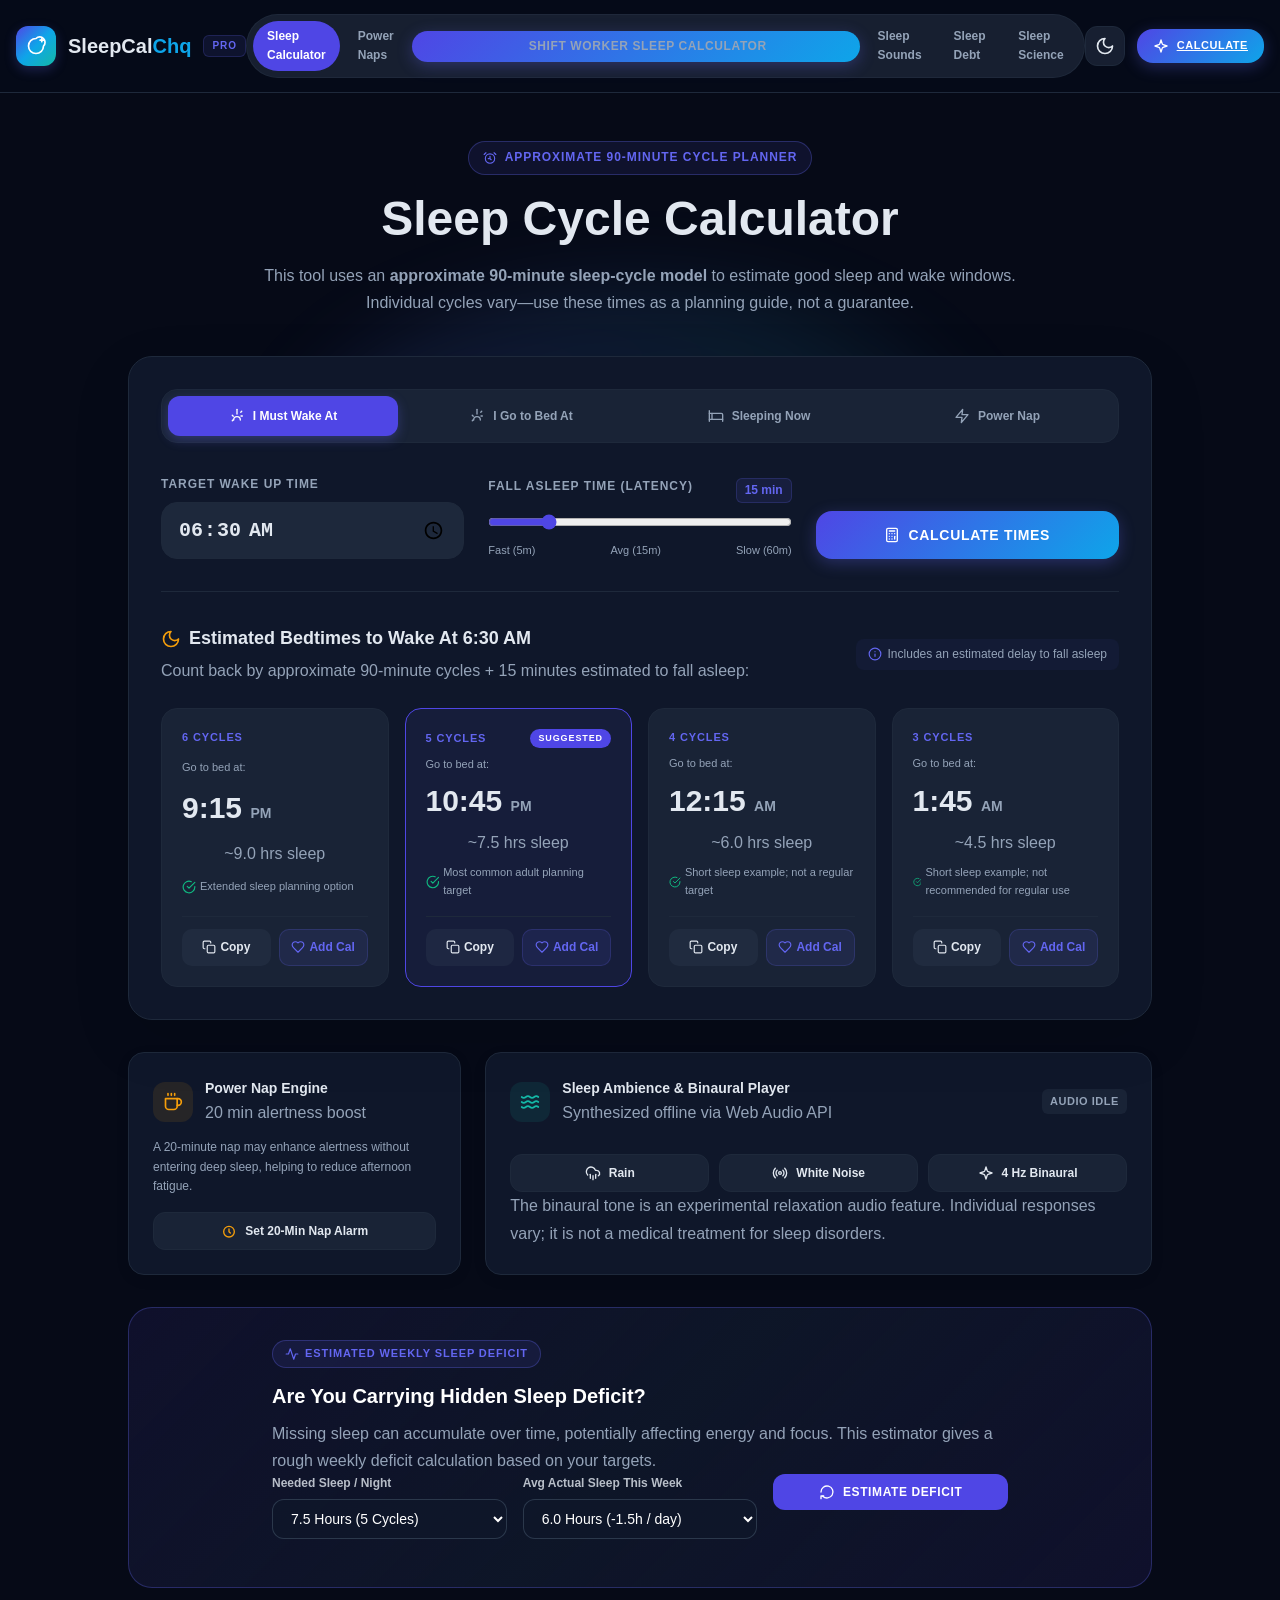
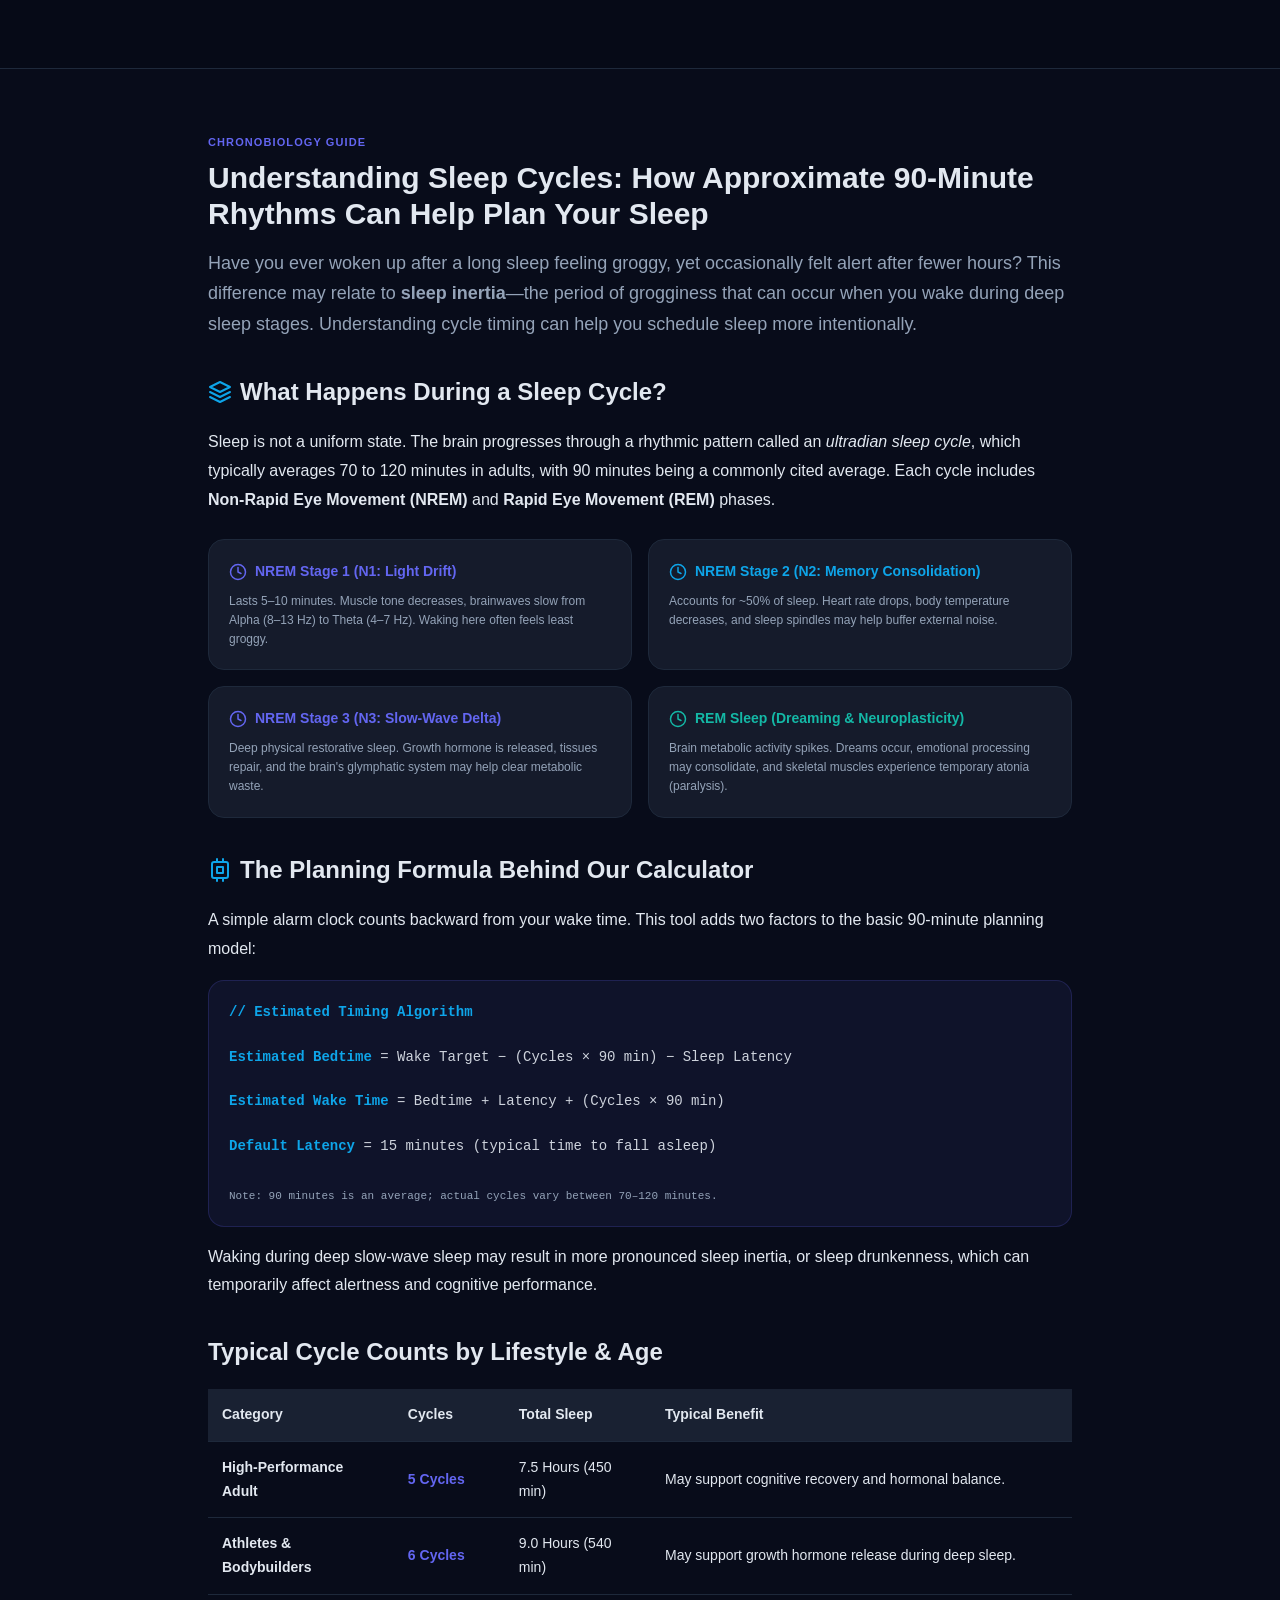
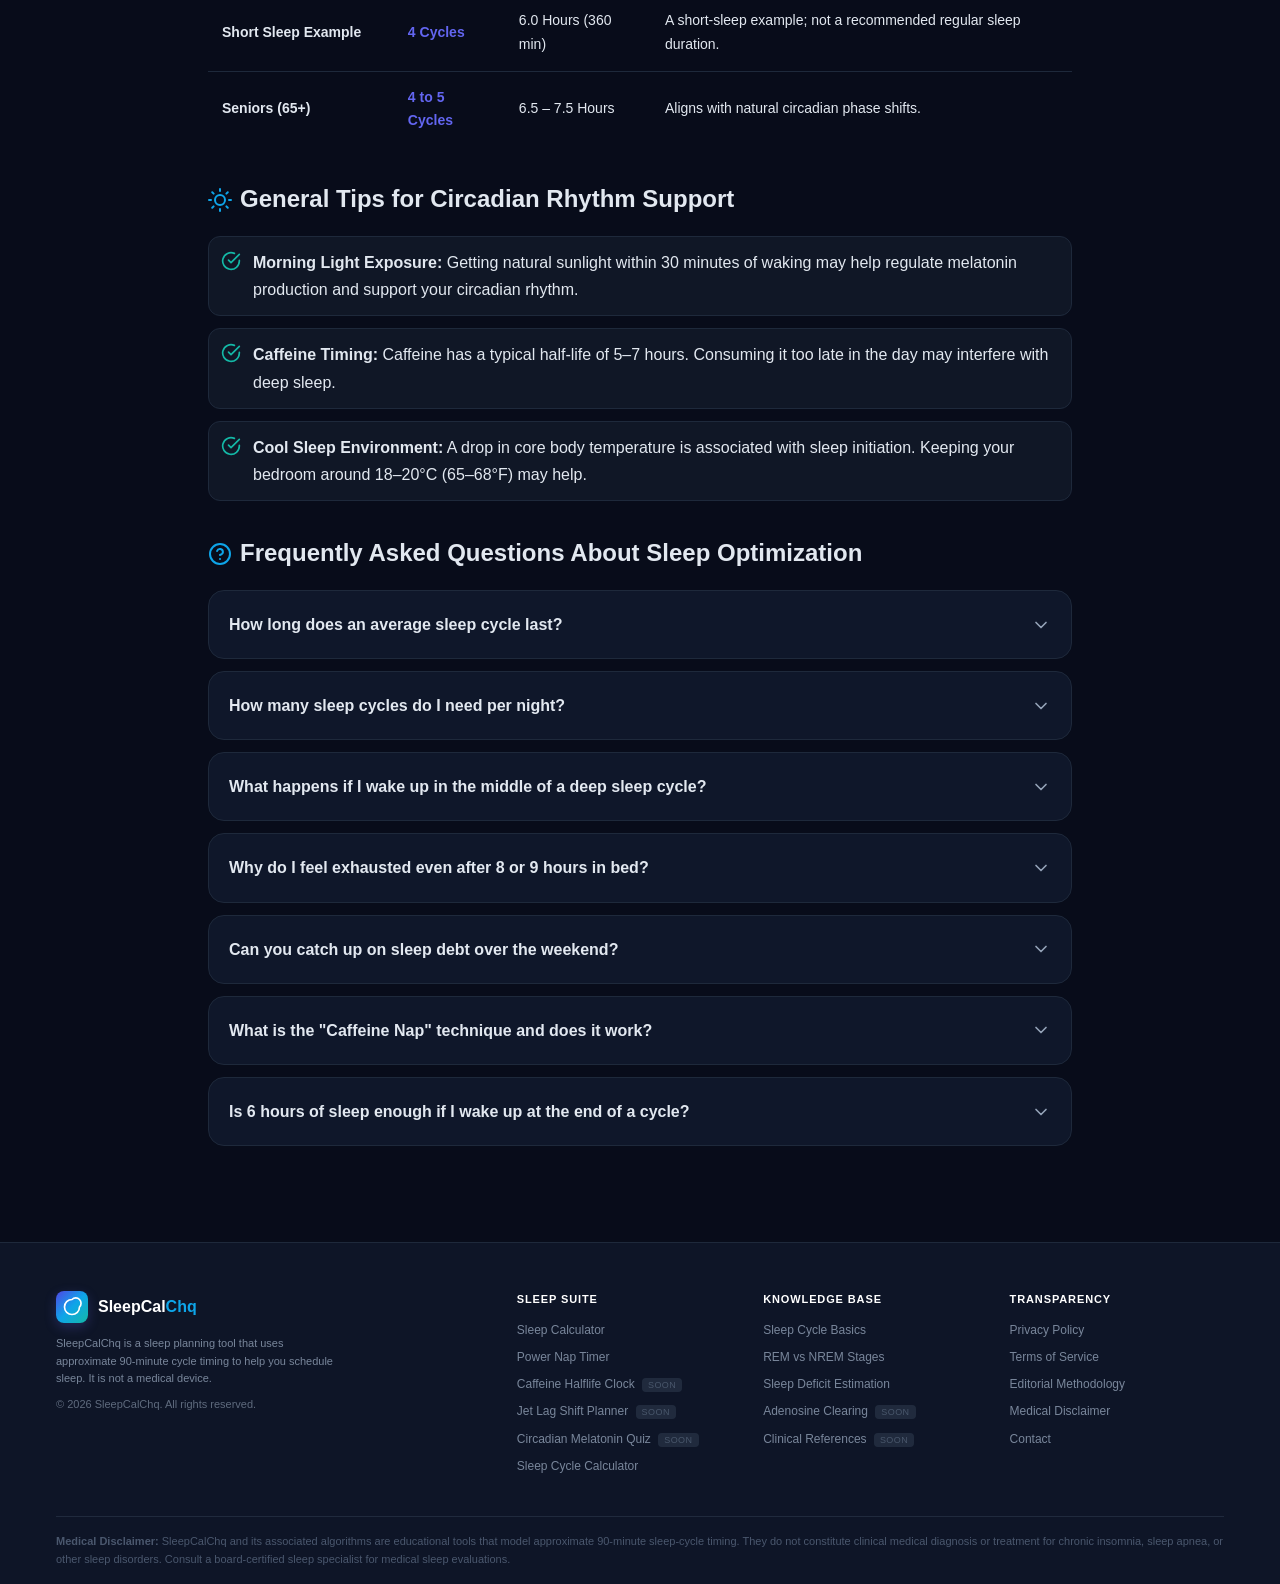
==== commit fa9fd8d3: "Update index.html" ====
--- a/index.html
+++ b/index.html
@@ -172,6 +172,10 @@
             <nav class="nav-desktop" id="nav-desktop" aria-label="Main navigation">
                 <a href="#calculator-hub" class="active">Sleep Calculator</a>
                 <a href="#nap-optimizer">Power Naps</a>
+                <a href="shift-worker-calculator.html" class="calc-btn">
+    <svg>...</svg>
+    Shift Worker Sleep Calculator
+</a>
                 <a href="#sound-synthesizer">Sleep Sounds</a>
                 <a href="#sleep-debt">Sleep Debt</a>
                 <a href="#science-guide">Sleep Science</a>
@@ -196,6 +200,10 @@
         <div id="mobile-menu" class="mobile-menu" aria-label="Mobile navigation">
             <a href="#calculator-hub">Sleep Calculator</a>
             <a href="#nap-optimizer">Power Naps</a>
+            <a href="shift-worker-calculator.html" class="calc-btn">
+    <svg>...</svg>
+    Shift Worker Sleep Calculator
+</a>
             <a href="#sound-synthesizer">Sleep Sounds</a>
             <a href="#sleep-debt">Sleep Debt</a>
             <a href="#science-guide">Sleep Science</a>
--- a/assets/css/main.css
+++ b/assets/css/main.css
@@ -0,0 +1,1833 @@
+/* ===================== CSS Reset & Variables ===================== */
+*,
+*::before,
+*::after {
+    box-sizing: border-box;
+    margin: 0;
+    padding: 0;
+}
+
+:root {
+    --font-sans: 'Plus Jakarta Sans', sans-serif;
+    --font-display: 'Space Grotesk', sans-serif;
+    --bg-light: #f8fafc;
+    --bg-dark: #060a17;
+    --card-light: #ffffff;
+    --card-dark: #0f172a;
+    --text-light: #1e293b;
+    --text-dark: #e2e8f0;
+    --border-light: #e2e8f0;
+    --border-dark: #1e293b;
+    --indigo-50: #f0f7ff;
+    --indigo-400: #38bdf8;
+    --indigo-500: #0284c7;
+    --indigo-600: #0369a1;
+    --violet: #6366f1;
+    --violet-600: #4f46e5;
+    --teal: #14b8a6;
+    --amber: #f59e0b;
+    --red: #ef4444;
+    --green: #10b981;
+    --sky: #0ea5e9;
+}
+
+html.dark {
+    --bg: #060a17;
+    --card: #0f172a;
+    --text: #e2e8f0;
+    --text-muted: #94a3b8;
+    --border: #1e293b;
+}
+
+html:not(.dark) {
+    --bg: #f8fafc;
+    --card: #ffffff;
+    --text: #1e293b;
+    --text-muted: #64748b;
+    --border: #e2e8f0;
+}
+
+body {
+    font-family: var(--font-sans);
+    background-color: var(--bg);
+    color: var(--text);
+    line-height: 1.6;
+    min-height: 100vh;
+    display: flex;
+    flex-direction: column;
+    transition: background-color 0.3s, color 0.3s;
+}
+
+/* ===================== Utility Classes ===================== */
+.container {
+    max-width: 1200px;
+    margin: 0 auto;
+    padding: 0 1rem;
+}
+
+.container-sm {
+    max-width: 960px;
+    margin: 0 auto;
+    padding: 0 1rem;
+}
+
+.flex {
+    display: flex;
+}
+
+.flex-col {
+    flex-direction: column;
+}
+
+.flex-wrap {
+    flex-wrap: wrap;
+}
+
+.flex-1 {
+    flex: 1;
+}
+
+.justify-between {
+    justify-content: space-between;
+}
+
+.justify-center {
+    justify-content: center;
+}
+
+.items-center {
+    align-items: center;
+}
+
+.items-end {
+    align-items: flex-end;
+}
+
+.gap-1 {
+    gap: 0.25rem;
+}
+
+.gap-2 {
+    gap: 0.5rem;
+}
+
+.gap-3 {
+    gap: 0.75rem;
+}
+
+.gap-4 {
+    gap: 1rem;
+}
+
+.gap-6 {
+    gap: 1.5rem;
+}
+
+.gap-8 {
+    gap: 2rem;
+}
+
+.text-center {
+    text-align: center;
+}
+
+.text-left {
+    text-align: left;
+}
+
+.text-right {
+    text-align: right;
+}
+
+.hidden {
+    display: none !important;
+}
+
+.block {
+    display: block;
+}
+
+.w-full {
+    width: 100%;
+}
+
+.w-fit {
+    width: fit-content;
+}
+
+.relative {
+    position: relative;
+}
+
+.absolute {
+    position: absolute;
+}
+
+.sticky {
+    position: sticky;
+}
+
+.top-0 {
+    top: 0;
+}
+
+.z-50 {
+    z-index: 50;
+}
+
+.border {
+    border: 1px solid var(--border);
+}
+
+.border-b {
+    border-bottom: 1px solid var(--border);
+}
+
+.rounded {
+    border-radius: 0.5rem;
+}
+
+.rounded-lg {
+    border-radius: 0.75rem;
+}
+
+.rounded-xl {
+    border-radius: 1rem;
+}
+
+.rounded-2xl {
+    border-radius: 1.5rem;
+}
+
+.rounded-3xl {
+    border-radius: 2rem;
+}
+
+.shadow {
+    box-shadow: 0 4px 6px rgba(0, 0, 0, 0.1);
+}
+
+.shadow-lg {
+    box-shadow: 0 10px 25px rgba(0, 0, 0, 0.15);
+}
+
+.text-xs {
+    font-size: 0.75rem;
+}
+
+.text-sm {
+    font-size: 0.875rem;
+}
+
+.text-base {
+    font-size: 1rem;
+}
+
+.text-lg {
+    font-size: 1.125rem;
+}
+
+.text-xl {
+    font-size: 1.25rem;
+}
+
+.text-2xl {
+    font-size: 1.5rem;
+}
+
+.text-3xl {
+    font-size: 1.875rem;
+}
+
+.text-4xl {
+    font-size: 2.25rem;
+}
+
+.text-5xl {
+    font-size: 3rem;
+}
+
+.font-bold {
+    font-weight: 700;
+}
+
+.font-extrabold {
+    font-weight: 800;
+}
+
+.font-semibold {
+    font-weight: 600;
+}
+
+.font-display {
+    font-family: var(--font-display);
+}
+
+.uppercase {
+    text-transform: uppercase;
+}
+
+.tracking-wide {
+    letter-spacing: 0.025em;
+}
+
+.tracking-wider {
+    letter-spacing: 0.05em;
+}
+
+.tracking-widest {
+    letter-spacing: 0.1em;
+}
+
+.leading-relaxed {
+    line-height: 1.7;
+}
+
+.leading-tight {
+    line-height: 1.25;
+}
+
+.my-1 {
+    margin-top: 0.25rem;
+    margin-bottom: 0.25rem;
+}
+
+.my-2 {
+    margin-top: 0.5rem;
+    margin-bottom: 0.5rem;
+}
+
+.my-4 {
+    margin-top: 1rem;
+    margin-bottom: 1rem;
+}
+
+.my-6 {
+    margin-top: 1.5rem;
+    margin-bottom: 1.5rem;
+}
+
+.my-8 {
+    margin-top: 2rem;
+    margin-bottom: 2rem;
+}
+
+.mt-1 {
+    margin-top: 0.25rem;
+}
+
+.mt-2 {
+    margin-top: 0.5rem;
+}
+
+.mt-3 {
+    margin-top: 0.75rem;
+}
+
+.mt-4 {
+    margin-top: 1rem;
+}
+
+.mt-6 {
+    margin-top: 1.5rem;
+}
+
+.mt-8 {
+    margin-top: 2rem;
+}
+
+.mb-1 {
+    margin-bottom: 0.25rem;
+}
+
+.mb-2 {
+    margin-bottom: 0.5rem;
+}
+
+.mb-3 {
+    margin-bottom: 0.75rem;
+}
+
+.mb-4 {
+    margin-bottom: 1rem;
+}
+
+.mb-6 {
+    margin-bottom: 1.5rem;
+}
+
+.mb-8 {
+    margin-bottom: 2rem;
+}
+
+.pt-4 {
+    padding-top: 1rem;
+}
+
+.pt-8 {
+    padding-top: 2rem;
+}
+
+.pt-12 {
+    padding-top: 3rem;
+}
+
+.pb-4 {
+    padding-bottom: 1rem;
+}
+
+.pb-8 {
+    padding-bottom: 2rem;
+}
+
+.pb-12 {
+    padding-bottom: 3rem;
+}
+
+.py-2 {
+    padding-top: 0.5rem;
+    padding-bottom: 0.5rem;
+}
+
+.py-3 {
+    padding-top: 0.75rem;
+    padding-bottom: 0.75rem;
+}
+
+.py-4 {
+    padding-top: 1rem;
+    padding-bottom: 1rem;
+}
+
+.py-6 {
+    padding-top: 1.5rem;
+    padding-bottom: 1.5rem;
+}
+
+.px-2 {
+    padding-left: 0.5rem;
+    padding-right: 0.5rem;
+}
+
+.px-3 {
+    padding-left: 0.75rem;
+    padding-right: 0.75rem;
+}
+
+.px-4 {
+    padding-left: 1rem;
+    padding-right: 1rem;
+}
+
+.px-6 {
+    padding-left: 1.5rem;
+    padding-right: 1.5rem;
+}
+
+/* ===================== Header ===================== */
+.app-header {
+    position: sticky;
+    top: 0;
+    z-index: 50;
+    backdrop-filter: blur(16px);
+    -webkit-backdrop-filter: blur(16px);
+    background-color: rgba(7, 11, 25, 0.85);
+    border-bottom: 1px solid var(--border);
+    transition: background-color 0.3s;
+}
+
+html:not(.dark) .app-header {
+    background-color: rgba(255, 255, 255, 0.85);
+}
+
+.header-inner {
+    max-width: 1280px;
+    margin: 0 auto;
+    padding: 0.875rem 1rem;
+    display: flex;
+    align-items: center;
+    justify-content: space-between;
+}
+
+.logo {
+    display: flex;
+    align-items: center;
+    gap: 0.75rem;
+    text-decoration: none;
+}
+
+.logo-icon {
+    width: 40px;
+    height: 40px;
+    border-radius: 12px;
+    background: linear-gradient(135deg, var(--violet-600), var(--sky), var(--teal));
+    display: flex;
+    align-items: center;
+    justify-content: center;
+    color: white;
+    box-shadow: 0 4px 12px rgba(99, 102, 241, 0.25);
+}
+
+.logo-icon svg {
+    width: 20px;
+    height: 20px;
+}
+
+.logo-text {
+    font-family: var(--font-display);
+    font-weight: 700;
+    font-size: 1.25rem;
+    color: var(--text);
+}
+
+.logo-text span {
+    color: var(--sky);
+}
+
+.logo-badge {
+    font-size: 0.625rem;
+    text-transform: uppercase;
+    font-weight: 800;
+    letter-spacing: 0.1em;
+    background: rgba(99, 102, 241, 0.1);
+    color: var(--violet);
+    padding: 0.125rem 0.5rem;
+    border-radius: 0.375rem;
+    border: 1px solid rgba(99, 102, 241, 0.2);
+}
+
+.nav-desktop {
+    display: none;
+    align-items: center;
+    background: rgba(51, 65, 85, 0.4);
+    border-radius: 9999px;
+    padding: 0.375rem;
+    gap: 0.25rem;
+    border: 1px solid rgba(51, 65, 85, 0.3);
+}
+
+html:not(.dark) .nav-desktop {
+    background: rgba(241, 245, 249, 0.8);
+    border-color: rgba(226, 232, 240, 0.8);
+}
+
+.nav-desktop a {
+    padding: 0.375rem 0.875rem;
+    border-radius: 9999px;
+    font-size: 0.75rem;
+    font-weight: 700;
+    text-decoration: none;
+    color: var(--text-muted);
+    transition: all 0.2s;
+}
+
+.nav-desktop a:hover {
+    color: var(--violet);
+}
+
+.nav-desktop a.active {
+    background: var(--violet-600);
+    color: white;
+}
+
+.header-actions {
+    display: flex;
+    align-items: center;
+    gap: 0.75rem;
+}
+
+.header-btn {
+    width: 40px;
+    height: 40px;
+    border-radius: 12px;
+    background: rgba(51, 65, 85, 0.4);
+    border: 1px solid var(--border);
+    display: flex;
+    align-items: center;
+    justify-content: center;
+    cursor: pointer;
+    transition: all 0.2s;
+    color: var(--text);
+}
+
+html:not(.dark) .header-btn {
+    background: rgba(241, 245, 249, 0.8);
+}
+
+.header-btn:hover {
+    transform: scale(1.05);
+}
+
+.header-btn svg {
+    width: 20px;
+    height: 20px;
+}
+
+.mobile-menu {
+    display: none;
+    background: var(--card);
+    border-bottom: 1px solid var(--border);
+    padding: 1rem;
+}
+
+.mobile-menu.open {
+    display: block;
+}
+
+.mobile-menu a {
+    display: block;
+    padding: 0.625rem 0.875rem;
+    border-radius: 12px;
+    text-decoration: none;
+    color: var(--text);
+    font-size: 0.875rem;
+    font-weight: 600;
+    transition: background 0.2s;
+}
+
+.mobile-menu a:hover {
+    background: rgba(99, 102, 241, 0.1);
+}
+
+/* ===================== Hero Section ===================== */
+.hero {
+    padding-top: 3rem;
+    padding-bottom: 5rem;
+    position: relative;
+    overflow: hidden;
+    background: var(--bg);
+}
+
+.hero::before {
+    content: '';
+    position: absolute;
+    top: 25%;
+    left: 50%;
+    transform: translate(-50%, -50%);
+    width: 700px;
+    height: 400px;
+    background: linear-gradient(135deg, rgba(99, 102, 241, 0.15), rgba(56, 189, 248, 0.1), transparent);
+    border-radius: 50%;
+    filter: blur(40px);
+    pointer-events: none;
+    z-index: 0;
+}
+
+.hero-content {
+    position: relative;
+    z-index: 1;
+    text-align: center;
+    max-width: 768px;
+    margin: 0 auto 2.5rem;
+}
+
+.hero-badge {
+    display: inline-flex;
+    align-items: center;
+    gap: 0.5rem;
+    background: rgba(99, 102, 241, 0.1);
+    border: 1px solid rgba(99, 102, 241, 0.3);
+    color: var(--violet);
+    font-size: 0.75rem;
+    font-weight: 700;
+    text-transform: uppercase;
+    letter-spacing: 0.08em;
+    padding: 0.375rem 0.875rem;
+    border-radius: 9999px;
+    margin-bottom: 1rem;
+}
+
+.hero-badge svg {
+    width: 14px;
+    height: 14px;
+}
+
+.hero h1 {
+    font-family: var(--font-display);
+    font-size: 2rem;
+    font-weight: 800;
+    line-height: 1.15;
+    margin-bottom: 1rem;
+    color: var(--text);
+}
+
+@media (min-width: 640px) {
+    .hero h1 {
+        font-size: 3rem;
+    }
+}
+
+.hero p {
+    color: var(--text-muted);
+    font-size: 1rem;
+    line-height: 1.7;
+    max-width: 768px;
+    margin: 0 auto;
+}
+
+/* ===================== Main Calculator Card ===================== */
+.calculator-card {
+    background: var(--card);
+    border-radius: 24px;
+    border: 1px solid var(--border);
+    box-shadow: 0 20px 60px rgba(0, 0, 0, 0.1);
+    padding: 2rem;
+    max-width: 1024px;
+    margin: 0 auto;
+    position: relative;
+    z-index: 1;
+}
+
+@media (max-width: 640px) {
+    .calculator-card {
+        padding: 1.25rem;
+        border-radius: 16px;
+    }
+}
+
+.tabs {
+    display: grid;
+    grid-template-columns: repeat(2, 1fr);
+    gap: 0.5rem;
+    background: rgba(51, 65, 85, 0.3);
+    padding: 0.375rem;
+    border-radius: 16px;
+    margin-bottom: 2rem;
+    border: 1px solid var(--border);
+}
+
+@media (min-width: 640px) {
+    .tabs {
+        grid-template-columns: repeat(4, 1fr);
+    }
+}
+
+.tab-btn {
+    display: flex;
+    align-items: center;
+    justify-content: center;
+    gap: 0.5rem;
+    padding: 0.75rem;
+    border-radius: 12px;
+    font-size: 0.75rem;
+    font-weight: 600;
+    color: var(--text-muted);
+    border: none;
+    background: transparent;
+    cursor: pointer;
+    transition: all 0.2s;
+}
+
+.tab-btn svg {
+    width: 16px;
+    height: 16px;
+}
+
+.tab-btn.active {
+    background: var(--violet-600);
+    color: white;
+    box-shadow: 0 4px 12px rgba(99, 102, 241, 0.3);
+}
+
+.input-grid {
+    display: grid;
+    grid-template-columns: 1fr;
+    gap: 1.5rem;
+    margin-bottom: 2rem;
+    align-items: end;
+}
+
+@media (min-width: 768px) {
+    .input-grid {
+        grid-template-columns: repeat(3, 1fr);
+    }
+}
+
+.input-group label {
+    display: block;
+    font-size: 0.75rem;
+    font-weight: 700;
+    text-transform: uppercase;
+    letter-spacing: 0.08em;
+    color: var(--text-muted);
+    margin-bottom: 0.5rem;
+}
+
+.input-group input[type="time"] {
+    width: 100%;
+    background: rgba(51, 65, 85, 0.4);
+    border: 1px solid var(--border);
+    border-radius: 16px;
+    padding: 0.875rem 1rem;
+    font-size: 1.25rem;
+    font-weight: 700;
+    color: var(--text);
+    outline: none;
+    transition: border-color 0.2s;
+}
+
+html:not(.dark) .input-group input[type="time"] {
+    background: rgba(241, 245, 249, 0.8);
+}
+
+.input-group input[type="time"]:focus {
+    border-color: var(--violet-600);
+}
+
+.latency-label-row {
+    display: flex;
+    justify-content: space-between;
+    align-items: center;
+    margin-bottom: 0.5rem;
+}
+
+.latency-value {
+    font-size: 0.75rem;
+    font-weight: 700;
+    color: var(--violet);
+    background: rgba(99, 102, 241, 0.1);
+    padding: 0.125rem 0.5rem;
+    border-radius: 6px;
+    border: 1px solid rgba(99, 102, 241, 0.2);
+}
+
+.latency-range {
+    width: 100%;
+    accent-color: var(--violet-600);
+    cursor: pointer;
+}
+
+.latency-legend {
+    display: flex;
+    justify-content: space-between;
+    font-size: 0.6875rem;
+    color: var(--text-muted);
+    margin-top: 0.25rem;
+}
+
+.calc-btn {
+    width: 100%;
+    padding: 1rem;
+    border-radius: 16px;
+    background: linear-gradient(135deg, var(--violet-600), var(--sky));
+    border: none;
+    color: white;
+    font-weight: 700;
+    font-size: 0.875rem;
+    text-transform: uppercase;
+    letter-spacing: 0.05em;
+    cursor: pointer;
+    display: flex;
+    align-items: center;
+    justify-content: center;
+    gap: 0.5rem;
+    box-shadow: 0 4px 16px rgba(99, 102, 241, 0.3);
+    transition: transform 0.2s, box-shadow 0.2s;
+}
+
+.calc-btn:hover {
+    transform: scale(0.98);
+    box-shadow: 0 6px 20px rgba(99, 102, 241, 0.4);
+}
+
+.calc-btn svg {
+    width: 16px;
+    height: 16px;
+}
+
+/* ===================== Results Area ===================== */
+.results-area {
+    border-top: 1px solid var(--border);
+    padding-top: 2rem;
+    margin-top: 0;
+}
+
+.results-header {
+    display: flex;
+    flex-direction: column;
+    gap: 0.75rem;
+    margin-bottom: 1.5rem;
+}
+
+@media (min-width: 640px) {
+    .results-header {
+        flex-direction: row;
+        justify-content: space-between;
+        align-items: center;
+    }
+}
+
+.results-title {
+    display: flex;
+    align-items: center;
+    gap: 0.5rem;
+    font-size: 1.125rem;
+    font-weight: 700;
+    color: var(--text);
+    margin-bottom: 0.25rem;
+}
+
+.results-title svg {
+    width: 20px;
+    height: 20px;
+    color: var(--amber);
+}
+
+.results-subtitle {
+    font-size: 0.75rem;
+    color: var(--text-muted);
+}
+
+.results-info {
+    display: inline-flex;
+    align-items: center;
+    gap: 0.375rem;
+    font-size: 0.75rem;
+    color: var(--text-muted);
+    background: rgba(99, 102, 241, 0.05);
+    padding: 0.375rem 0.75rem;
+    border-radius: 0.5rem;
+}
+
+.results-info svg {
+    width: 14px;
+    height: 14px;
+    color: var(--violet);
+}
+
+.cards-grid {
+    display: grid;
+    grid-template-columns: 1fr;
+    gap: 1rem;
+}
+
+@media (min-width: 640px) {
+    .cards-grid {
+        grid-template-columns: repeat(2, 1fr);
+    }
+}
+
+@media (min-width: 1024px) {
+    .cards-grid {
+        grid-template-columns: repeat(4, 1fr);
+    }
+}
+
+.result-card {
+    background: rgba(51, 65, 85, 0.3);
+    border: 1px solid var(--border);
+    border-radius: 16px;
+    padding: 1.25rem;
+    display: flex;
+    flex-direction: column;
+    justify-content: space-between;
+    transition: transform 0.2s, border-color 0.2s;
+    position: relative;
+}
+
+html:not(.dark) .result-card {
+    background: rgba(241, 245, 249, 0.8);
+}
+
+.result-card:hover {
+    transform: scale(1.02);
+    border-color: rgba(99, 102, 241, 0.5);
+}
+
+.result-card.highlight {
+    border-color: var(--violet-600);
+    background: rgba(99, 102, 241, 0.08);
+}
+
+.result-card-top {
+    display: flex;
+    justify-content: space-between;
+    align-items: center;
+    margin-bottom: 0.5rem;
+}
+
+.result-cycles {
+    font-size: 0.6875rem;
+    font-weight: 700;
+    text-transform: uppercase;
+    letter-spacing: 0.08em;
+    color: var(--violet);
+}
+
+.suggested-badge {
+    font-size: 0.5625rem;
+    font-weight: 800;
+    text-transform: uppercase;
+    letter-spacing: 0.1em;
+    background: var(--violet-600);
+    color: white;
+    padding: 0.125rem 0.5rem;
+    border-radius: 9999px;
+}
+
+.result-action {
+    font-size: 0.6875rem;
+    color: var(--text-muted);
+}
+
+.result-time {
+    font-family: var(--font-display);
+    font-size: 1.875rem;
+    font-weight: 800;
+    color: var(--text);
+    margin: 0.25rem 0;
+}
+
+.result-time-ampm {
+    font-size: 0.875rem;
+    font-weight: 600;
+    color: var(--text-muted);
+}
+
+.result-desc {
+    font-size: 0.75rem;
+    color: var(--text-muted);
+    font-weight: 500;
+}
+
+.result-tag {
+    display: flex;
+    align-items: center;
+    gap: 0.25rem;
+    font-size: 0.6875rem;
+    color: var(--text-muted);
+    margin-top: 0.5rem;
+}
+
+.result-tag svg {
+    width: 14px;
+    height: 14px;
+    color: var(--green);
+}
+
+.result-actions {
+    display: grid;
+    grid-template-columns: 1fr 1fr;
+    gap: 0.5rem;
+    margin-top: 1rem;
+    padding-top: 0.75rem;
+    border-top: 1px solid var(--border);
+}
+
+.result-action-btn {
+    padding: 0.5rem;
+    border-radius: 10px;
+    font-size: 0.75rem;
+    font-weight: 700;
+    border: none;
+    cursor: pointer;
+    display: flex;
+    align-items: center;
+    justify-content: center;
+    gap: 0.25rem;
+    transition: all 0.2s;
+    text-decoration: none;
+}
+
+.result-action-btn svg {
+    width: 14px;
+    height: 14px;
+}
+
+.result-action-btn.copy {
+    background: rgba(51, 65, 85, 0.3);
+    color: var(--text);
+}
+
+html:not(.dark) .result-action-btn.copy {
+    background: rgba(226, 232, 240, 0.8);
+}
+
+.result-action-btn.copy:hover {
+    background: rgba(51, 65, 85, 0.5);
+}
+
+.result-action-btn.cal {
+    background: rgba(99, 102, 241, 0.1);
+    color: var(--violet);
+    border: 1px solid rgba(99, 102, 241, 0.2);
+}
+
+.result-action-btn.cal:hover {
+    background: rgba(99, 102, 241, 0.2);
+}
+
+/* ===================== Quick Tools Section ===================== */
+.quick-tools {
+    display: grid;
+    grid-template-columns: 1fr;
+    gap: 1.5rem;
+    margin-top: 2rem;
+    max-width: 1024px;
+    margin-left: auto;
+    margin-right: auto;
+}
+
+@media (min-width: 768px) {
+    .quick-tools {
+        grid-template-columns: 1fr 2fr;
+    }
+}
+
+.tool-card {
+    background: var(--card);
+    border-radius: 16px;
+    padding: 1.5rem;
+    border: 1px solid var(--border);
+    box-shadow: 0 4px 16px rgba(0, 0, 0, 0.05);
+}
+
+.tool-card-header {
+    display: flex;
+    align-items: center;
+    gap: 0.75rem;
+    margin-bottom: 0.75rem;
+}
+
+.tool-icon {
+    padding: 0.625rem;
+    border-radius: 12px;
+    display: flex;
+    align-items: center;
+    justify-content: center;
+}
+
+.tool-icon svg {
+    width: 20px;
+    height: 20px;
+}
+
+.tool-title {
+    font-size: 0.875rem;
+    font-weight: 700;
+    color: var(--text);
+}
+
+.tool-subtitle {
+    font-size: 0.75rem;
+    color: var(--text-muted);
+}
+
+.tool-btn {
+    width: 100%;
+    padding: 0.625rem;
+    border-radius: 12px;
+    border: 1px solid var(--border);
+    background: rgba(51, 65, 85, 0.3);
+    color: var(--text);
+    font-size: 0.75rem;
+    font-weight: 700;
+    cursor: pointer;
+    display: flex;
+    align-items: center;
+    justify-content: center;
+    gap: 0.5rem;
+    transition: all 0.2s;
+}
+
+html:not(.dark) .tool-btn {
+    background: rgba(241, 245, 249, 0.8);
+}
+
+.tool-btn:hover {
+    background: rgba(245, 158, 11, 0.1);
+}
+
+.tool-btn svg {
+    width: 16px;
+    height: 16px;
+    color: var(--amber);
+}
+
+.sound-grid {
+    display: grid;
+    grid-template-columns: repeat(3, 1fr);
+    gap: 0.625rem;
+    margin-top: 1rem;
+}
+
+.sound-btn {
+    padding: 0.625rem 0.75rem;
+    border-radius: 12px;
+    border: 1px solid var(--border);
+    background: rgba(51, 65, 85, 0.3);
+    font-size: 0.75rem;
+    font-weight: 600;
+    color: var(--text);
+    cursor: pointer;
+    display: flex;
+    align-items: center;
+    justify-content: center;
+    gap: 0.5rem;
+    transition: all 0.2s;
+}
+
+html:not(.dark) .sound-btn {
+    background: rgba(241, 245, 249, 0.8);
+}
+
+.sound-btn:hover {
+    border-color: var(--violet-600);
+}
+
+.sound-btn.active {
+    border-color: var(--violet-600);
+    box-shadow: 0 0 0 2px rgba(99, 102, 241, 0.3);
+    background: rgba(99, 102, 241, 0.1);
+}
+
+.sound-btn svg {
+    width: 16px;
+    height: 16px;
+}
+
+.sound-status {
+    font-size: 0.6875rem;
+    font-weight: 700;
+    text-transform: uppercase;
+    letter-spacing: 0.05em;
+    color: var(--text-muted);
+    padding: 0.25rem 0.5rem;
+    border-radius: 6px;
+    background: rgba(51, 65, 85, 0.3);
+}
+
+html:not(.dark) .sound-status {
+    background: rgba(226, 232, 240, 0.8);
+}
+
+.sound-note {
+    font-size: 0.6875rem;
+    color: var(--text-muted);
+    margin-top: 0.75rem;
+    line-height: 1.5;
+}
+
+/* ===================== Sleep Debt Widget ===================== */
+.sleep-debt-section {
+    margin-top: 2rem;
+    max-width: 1024px;
+    margin-left: auto;
+    margin-right: auto;
+    background: linear-gradient(135deg, rgba(30, 27, 75, 0.4), rgba(15, 23, 42, 0.9), rgba(30, 27, 75, 0.4));
+    border-radius: 24px;
+    padding: 2rem;
+    border: 1px solid rgba(99, 102, 241, 0.3);
+}
+
+.debt-badge {
+    display: inline-flex;
+    align-items: center;
+    gap: 0.375rem;
+    background: rgba(99, 102, 241, 0.1);
+    border: 1px solid rgba(99, 102, 241, 0.3);
+    color: var(--violet);
+    font-size: 0.6875rem;
+    font-weight: 700;
+    text-transform: uppercase;
+    letter-spacing: 0.08em;
+    padding: 0.25rem 0.75rem;
+    border-radius: 9999px;
+    margin-bottom: 0.75rem;
+}
+
+.debt-badge svg {
+    width: 14px;
+    height: 14px;
+}
+
+.debt-section-title {
+    font-family: var(--font-display);
+    font-size: 1.25rem;
+    font-weight: 700;
+    color: white;
+    margin-bottom: 0.5rem;
+}
+
+.debt-section-desc {
+    font-size: 0.875rem;
+    color: rgba(226, 232, 240, 0.8);
+    margin-bottom: 1.5rem;
+    line-height: 1.6;
+}
+
+.debt-grid {
+    display: grid;
+    grid-template-columns: 1fr;
+    gap: 1rem;
+    margin-bottom: 1rem;
+}
+
+@media (min-width: 768px) {
+    .debt-grid {
+        grid-template-columns: repeat(3, 1fr);
+    }
+}
+
+.debt-field label {
+    display: block;
+    font-size: 0.75rem;
+    font-weight: 600;
+    color: rgba(226, 232, 240, 0.8);
+    margin-bottom: 0.375rem;
+}
+
+.debt-field select {
+    width: 100%;
+    background: rgba(15, 23, 42, 0.9);
+    border: 1px solid rgba(51, 65, 85, 0.8);
+    border-radius: 12px;
+    padding: 0.625rem 0.875rem;
+    font-size: 0.875rem;
+    color: white;
+    outline: none;
+}
+
+.debt-submit {
+    width: 100%;
+    padding: 0.625rem 1rem;
+    border-radius: 12px;
+    background: var(--violet-600);
+    color: white;
+    font-weight: 700;
+    font-size: 0.75rem;
+    text-transform: uppercase;
+    letter-spacing: 0.05em;
+    border: none;
+    cursor: pointer;
+    display: flex;
+    align-items: center;
+    justify-content: center;
+    gap: 0.5rem;
+    transition: background 0.2s;
+}
+
+.debt-submit:hover {
+    background: var(--violet);
+}
+
+.debt-submit svg {
+    width: 16px;
+    height: 16px;
+}
+
+.debt-result {
+    display: none;
+    margin-top: 1rem;
+    padding: 1rem;
+    border-radius: 16px;
+    background: rgba(15, 23, 42, 0.9);
+    border: 1px solid rgba(99, 102, 241, 0.3);
+    font-size: 0.75rem;
+    color: rgba(226, 232, 240, 0.9);
+    line-height: 1.6;
+}
+
+.debt-result.visible {
+    display: block;
+}
+
+.debt-result-title {
+    display: flex;
+    align-items: center;
+    gap: 0.5rem;
+    font-weight: 700;
+    font-size: 0.875rem;
+    margin-bottom: 0.5rem;
+}
+
+.debt-result-title svg {
+    width: 16px;
+    height: 16px;
+}
+
+.debt-result-box {
+    margin-top: 0.75rem;
+    padding: 0.75rem;
+    background: rgba(15, 23, 42, 0.6);
+    border-radius: 12px;
+    font-size: 0.6875rem;
+    color: rgba(203, 213, 225, 0.8);
+    line-height: 1.6;
+}
+
+.debt-result-box strong {
+    color: var(--violet);
+}
+
+/* ===================== Article Section ===================== */
+.article-section {
+    padding: 4rem 0;
+    border-top: 1px solid var(--border);
+    background: rgba(51, 65, 85, 0.05);
+}
+
+html:not(.dark) .article-section {
+    background: rgba(241, 245, 249, 0.5);
+}
+
+.article-container {
+    max-width: 896px;
+    margin: 0 auto;
+    padding: 0 1rem;
+    color: var(--text);
+    line-height: 1.7;
+}
+
+.article-header {
+    margin-bottom: 2rem;
+}
+
+.article-category {
+    font-size: 0.6875rem;
+    font-weight: 700;
+    text-transform: uppercase;
+    letter-spacing: 0.1em;
+    color: var(--violet);
+    display: block;
+    margin-bottom: 0.5rem;
+}
+
+.article-title {
+    font-family: var(--font-display);
+    font-size: 1.875rem;
+    font-weight: 800;
+    line-height: 1.2;
+    margin-bottom: 1rem;
+    color: var(--text);
+}
+
+.article-intro {
+    font-size: 1.125rem;
+    color: var(--text-muted);
+    line-height: 1.7;
+}
+
+.article-section-title {
+    font-size: 1.5rem;
+    font-weight: 700;
+    margin-bottom: 1rem;
+    display: flex;
+    align-items: center;
+    gap: 0.5rem;
+    color: var(--text);
+}
+
+.article-section-title svg {
+    width: 24px;
+    height: 24px;
+    color: var(--sky);
+}
+
+.article-text {
+    margin-bottom: 1rem;
+    line-height: 1.8;
+}
+
+.article-text strong {
+    color: var(--text);
+}
+
+.cycle-grid {
+    display: grid;
+    grid-template-columns: 1fr;
+    gap: 1rem;
+    margin: 1.5rem 0;
+}
+
+@media (min-width: 768px) {
+    .cycle-grid {
+        grid-template-columns: repeat(2, 1fr);
+    }
+}
+
+.cycle-card {
+    padding: 1.25rem;
+    border-radius: 16px;
+    border: 1px solid var(--border);
+    background: rgba(51, 65, 85, 0.3);
+}
+
+html:not(.dark) .cycle-card {
+    background: rgba(241, 245, 249, 0.6);
+}
+
+.cycle-card-header {
+    display: flex;
+    align-items: center;
+    gap: 0.5rem;
+    font-size: 0.875rem;
+    font-weight: 700;
+    margin-bottom: 0.5rem;
+}
+
+.cycle-card-header svg {
+    width: 18px;
+    height: 18px;
+}
+
+.cycle-card-desc {
+    font-size: 0.75rem;
+    color: var(--text-muted);
+    line-height: 1.6;
+}
+
+.formula-box {
+    background: rgba(99, 102, 241, 0.08);
+    border: 1px solid rgba(99, 102, 241, 0.2);
+    border-radius: 16px;
+    padding: 1.25rem;
+    margin: 1rem 0;
+    font-family: monospace;
+    font-size: 0.875rem;
+    color: rgba(226, 232, 240, 0.9);
+    line-height: 1.6;
+}
+
+html:not(.dark) .formula-box {
+    background: rgba(99, 102, 241, 0.05);
+    color: var(--text);
+}
+
+.formula-box strong {
+    color: var(--sky);
+}
+
+.formula-note {
+    font-size: 0.6875rem;
+    color: var(--text-muted);
+    margin-top: 0.5rem;
+}
+
+.table-wrap {
+    overflow-x: auto;
+    margin: 1rem 0;
+}
+
+.comparison-table {
+    width: 100%;
+    border-collapse: collapse;
+    font-size: 0.875rem;
+    text-align: left;
+}
+
+.comparison-table th {
+    background: rgba(51, 65, 85, 0.4);
+    padding: 0.875rem;
+    font-weight: 700;
+    border-bottom: 1px solid var(--border);
+}
+
+html:not(.dark) .comparison-table th {
+    background: rgba(241, 245, 249, 0.6);
+}
+
+.comparison-table td {
+    padding: 0.875rem;
+    border-bottom: 1px solid var(--border);
+}
+
+.comparison-table tr:last-child td {
+    border-bottom: none;
+}
+
+.comparison-table td:first-child {
+    font-weight: 600;
+}
+
+.comparison-table .highlight {
+    color: var(--violet);
+    font-weight: 700;
+}
+
+.tip-list {
+    list-style: none;
+    padding: 0;
+}
+
+.tip-list li {
+    display: flex;
+    align-items: flex-start;
+    gap: 0.75rem;
+    padding: 0.75rem;
+    border-radius: 12px;
+    background: rgba(51, 65, 85, 0.2);
+    border: 1px solid var(--border);
+    margin-bottom: 0.75rem;
+}
+
+html:not(.dark) .tip-list li {
+    background: rgba(241, 245, 249, 0.6);
+}
+
+.tip-list li svg {
+    width: 20px;
+    height: 20px;
+    color: var(--teal);
+    flex-shrink: 0;
+    margin-top: 0.125rem;
+}
+
+.tip-list strong {
+    color: var(--text);
+}
+
+/* FAQ Accordion */
+.faq-list {
+    margin-top: 1rem;
+    display: flex;
+    flex-direction: column;
+    gap: 0.75rem;
+}
+
+.faq-item {
+    background: var(--card);
+    border: 1px solid var(--border);
+    border-radius: 16px;
+    overflow: hidden;
+}
+
+.faq-item summary {
+    padding: 1.25rem;
+    display: flex;
+    justify-content: space-between;
+    align-items: center;
+    cursor: pointer;
+    font-weight: 700;
+    color: var(--text);
+    font-size: 1rem;
+    list-style: none;
+}
+
+.faq-item summary::-webkit-details-marker {
+    display: none;
+}
+
+.faq-item summary:focus-visible {
+    outline: 2px solid var(--violet-600);
+    outline-offset: 2px;
+}
+
+.faq-item summary .chevron {
+    width: 20px;
+    height: 20px;
+    transition: transform 0.2s;
+    color: var(--text-muted);
+    flex-shrink: 0;
+}
+
+.faq-item[open] summary .chevron {
+    transform: rotate(180deg);
+}
+
+.faq-answer {
+    padding: 0 1.25rem 1.25rem;
+    font-size: 0.875rem;
+    color: var(--text-muted);
+    line-height: 1.7;
+}
+
+/* ===================== Modals ===================== */
+.modal-overlay {
+    position: fixed;
+    inset: 0;
+    background: rgba(0, 0, 0, 0.6);
+    z-index: 100;
+    display: flex;
+    align-items: center;
+    justify-content: center;
+    padding: 1rem;
+    opacity: 0;
+    pointer-events: none;
+    transition: opacity 0.2s;
+}
+
+.modal-overlay.open {
+    opacity: 1;
+    pointer-events: all;
+}
+
+.modal-content {
+    background: var(--card);
+    border-radius: 24px;
+    max-width: 640px;
+    width: 100%;
+    max-height: 80vh;
+    overflow-y: auto;
+    padding: 2rem;
+    box-shadow: 0 20px 60px rgba(0, 0, 0, 0.3);
+}
+
+.modal-close {
+    position: absolute;
+    top: 1rem;
+    right: 1rem;
+    background: var(--border);
+    border: none;
+    border-radius: 50%;
+    width: 32px;
+    height: 32px;
+    display: flex;
+    align-items: center;
+    justify-content: center;
+    cursor: pointer;
+    font-size: 1rem;
+    color: var(--text);
+}
+
+.modal-title {
+    font-size: 1.5rem;
+    font-weight: 800;
+    margin-bottom: 1rem;
+    color: var(--text);
+}
+
+.modal-body {
+    font-size: 0.875rem;
+    line-height: 1.7;
+    color: var(--text-muted);
+}
+
+.modal-body h3 {
+    font-size: 1.125rem;
+    font-weight: 700;
+    color: var(--text);
+    margin-top: 1.5rem;
+    margin-bottom: 0.5rem;
+}
+
+.modal-body p {
+    margin-bottom: 0.75rem;
+}
+
+/* ===================== Footer ===================== */
+.app-footer {
+    background: rgba(15, 23, 42, 0.9);
+    color: rgba(148, 163, 184, 0.8);
+    font-size: 0.75rem;
+    border-top: 1px solid var(--border);
+    padding: 3rem 0 1rem;
+    margin-top: auto;
+}
+
+html:not(.dark) .app-footer {
+    background: rgba(30, 41, 59, 0.9);
+}
+
+.footer-grid {
+    display: grid;
+    grid-template-columns: 1fr 1fr;
+    gap: 2rem;
+    margin-bottom: 2rem;
+}
+
+@media (min-width: 768px) {
+    .footer-grid {
+        grid-template-columns: 2fr 1fr 1fr 1fr;
+    }
+}
+
+.footer-brand {
+    display: flex;
+    align-items: center;
+    gap: 0.625rem;
+    margin-bottom: 0.75rem;
+}
+
+.footer-brand .logo-icon {
+    width: 32px;
+    height: 32px;
+    border-radius: 8px;
+}
+
+.footer-brand-text {
+    font-family: var(--font-display);
+    font-weight: 700;
+    font-size: 1rem;
+    color: white;
+}
+
+.footer-brand-text span {
+    color: var(--sky);
+}
+
+.footer-desc {
+    font-size: 0.6875rem;
+    line-height: 1.6;
+    color: rgba(148, 163, 184, 0.8);
+    max-width: 280px;
+}
+
+.footer-column h5 {
+    font-size: 0.6875rem;
+    font-weight: 700;
+    text-transform: uppercase;
+    letter-spacing: 0.08em;
+    color: white;
+    margin-bottom: 0.75rem;
+}
+
+.footer-column ul {
+    list-style: none;
+}
+
+.footer-column li {
+    margin-bottom: 0.5rem;
+}
+
+.footer-column a {
+    color: rgba(148, 163, 184, 0.8);
+    text-decoration: none;
+    transition: color 0.2s;
+    font-size: 0.75rem;
+}
+
+.footer-column a:hover {
+    color: white;
+}
+
+.footer-column .coming-soon {
+    color: rgba(100, 116, 139, 0.6);
+    font-size: 0.6875rem;
+}
+
+.footer-column .coming-soon span {
+    background: rgba(51, 65, 85, 0.5);
+    padding: 0.125rem 0.375rem;
+    border-radius: 4px;
+    font-size: 0.5625rem;
+    text-transform: uppercase;
+    letter-spacing: 0.05em;
+    margin-left: 0.25rem;
+}
+
+.footer-bottom {
+    border-top: 1px solid rgba(51, 65, 85, 0.5);
+    padding-top: 1rem;
+    font-size: 0.6875rem;
+    color: rgba(100, 116, 139, 0.7);
+    line-height: 1.6;
+}
+
+/* ===================== Responsive ===================== */
+@media (min-width: 768px) {
+    .nav-desktop {
+        display: flex;
+    }
+
+    .mobile-menu-btn {
+        display: none;
+    }
+}
+
+/* Accessibility focus */
+.focus-visible:focus-visible {
+    outline: 2px solid var(--violet-600);
+    outline-offset: 2px;
+}
+
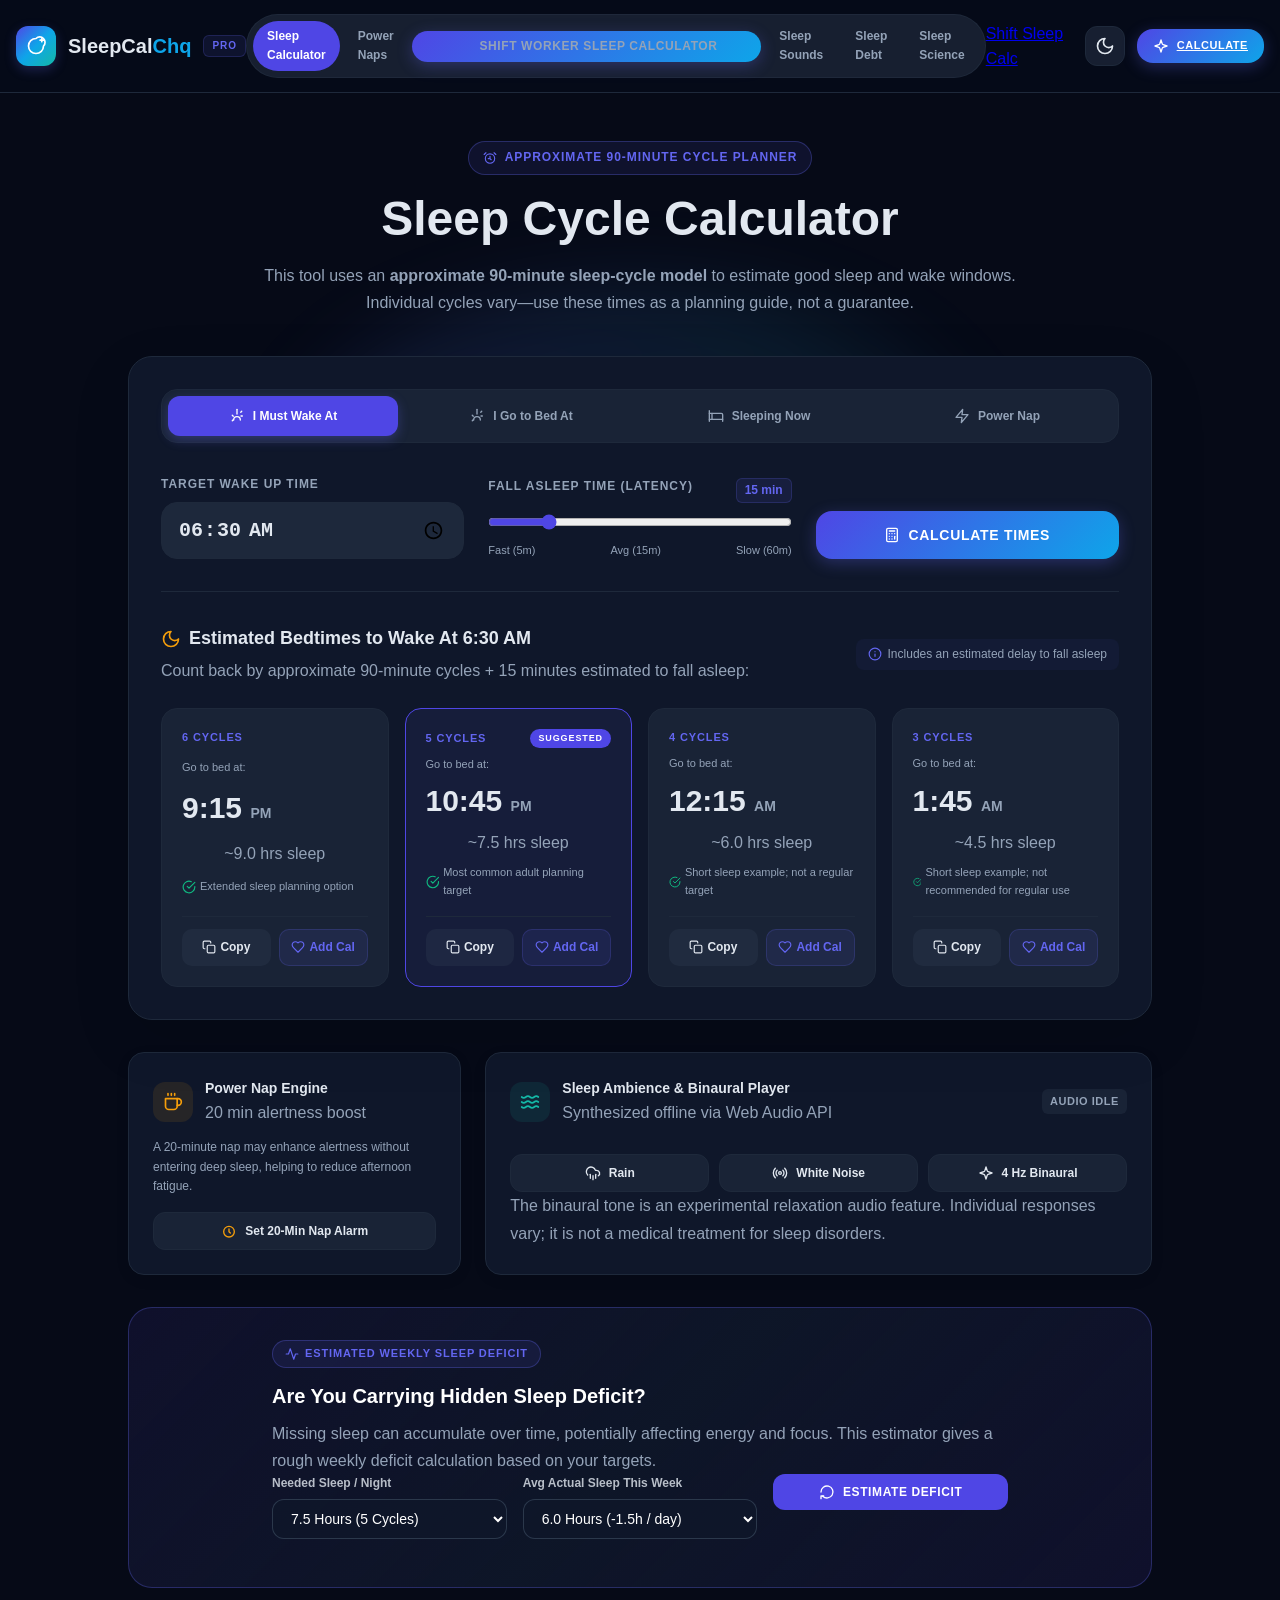
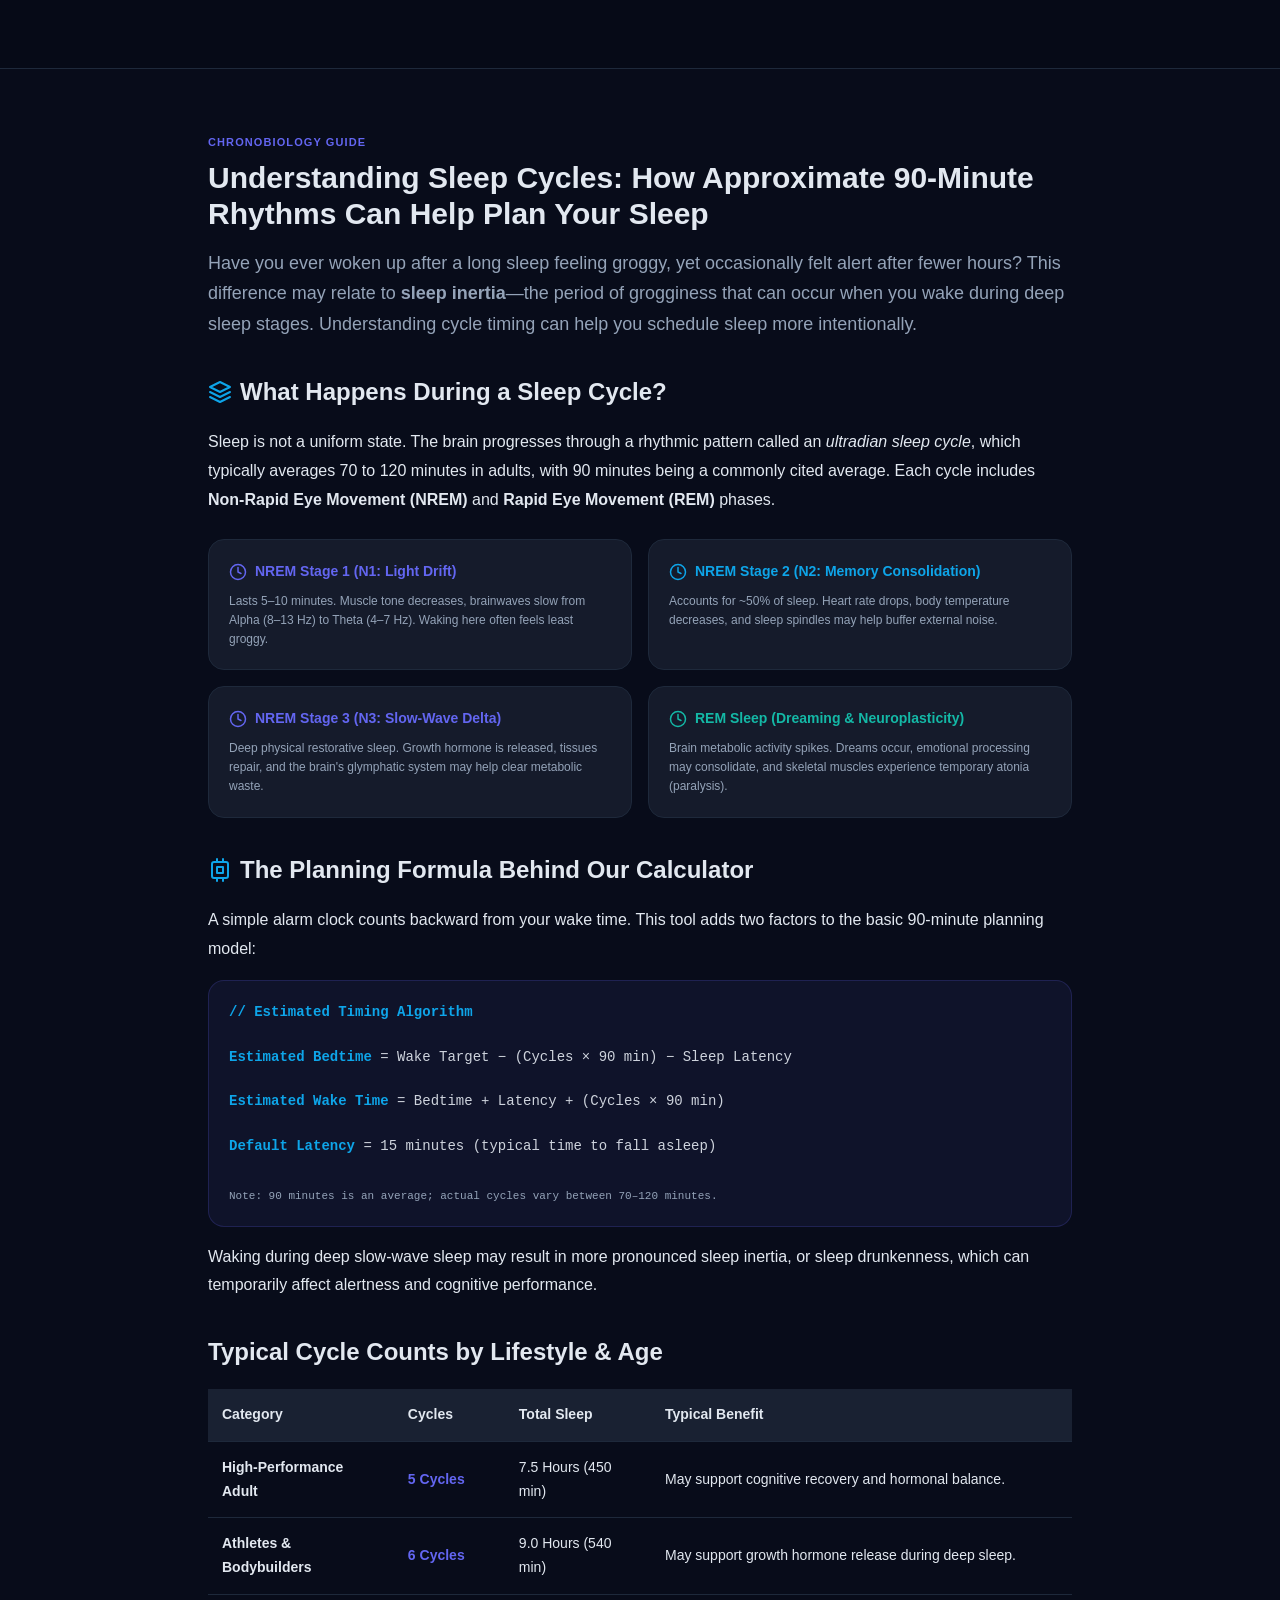
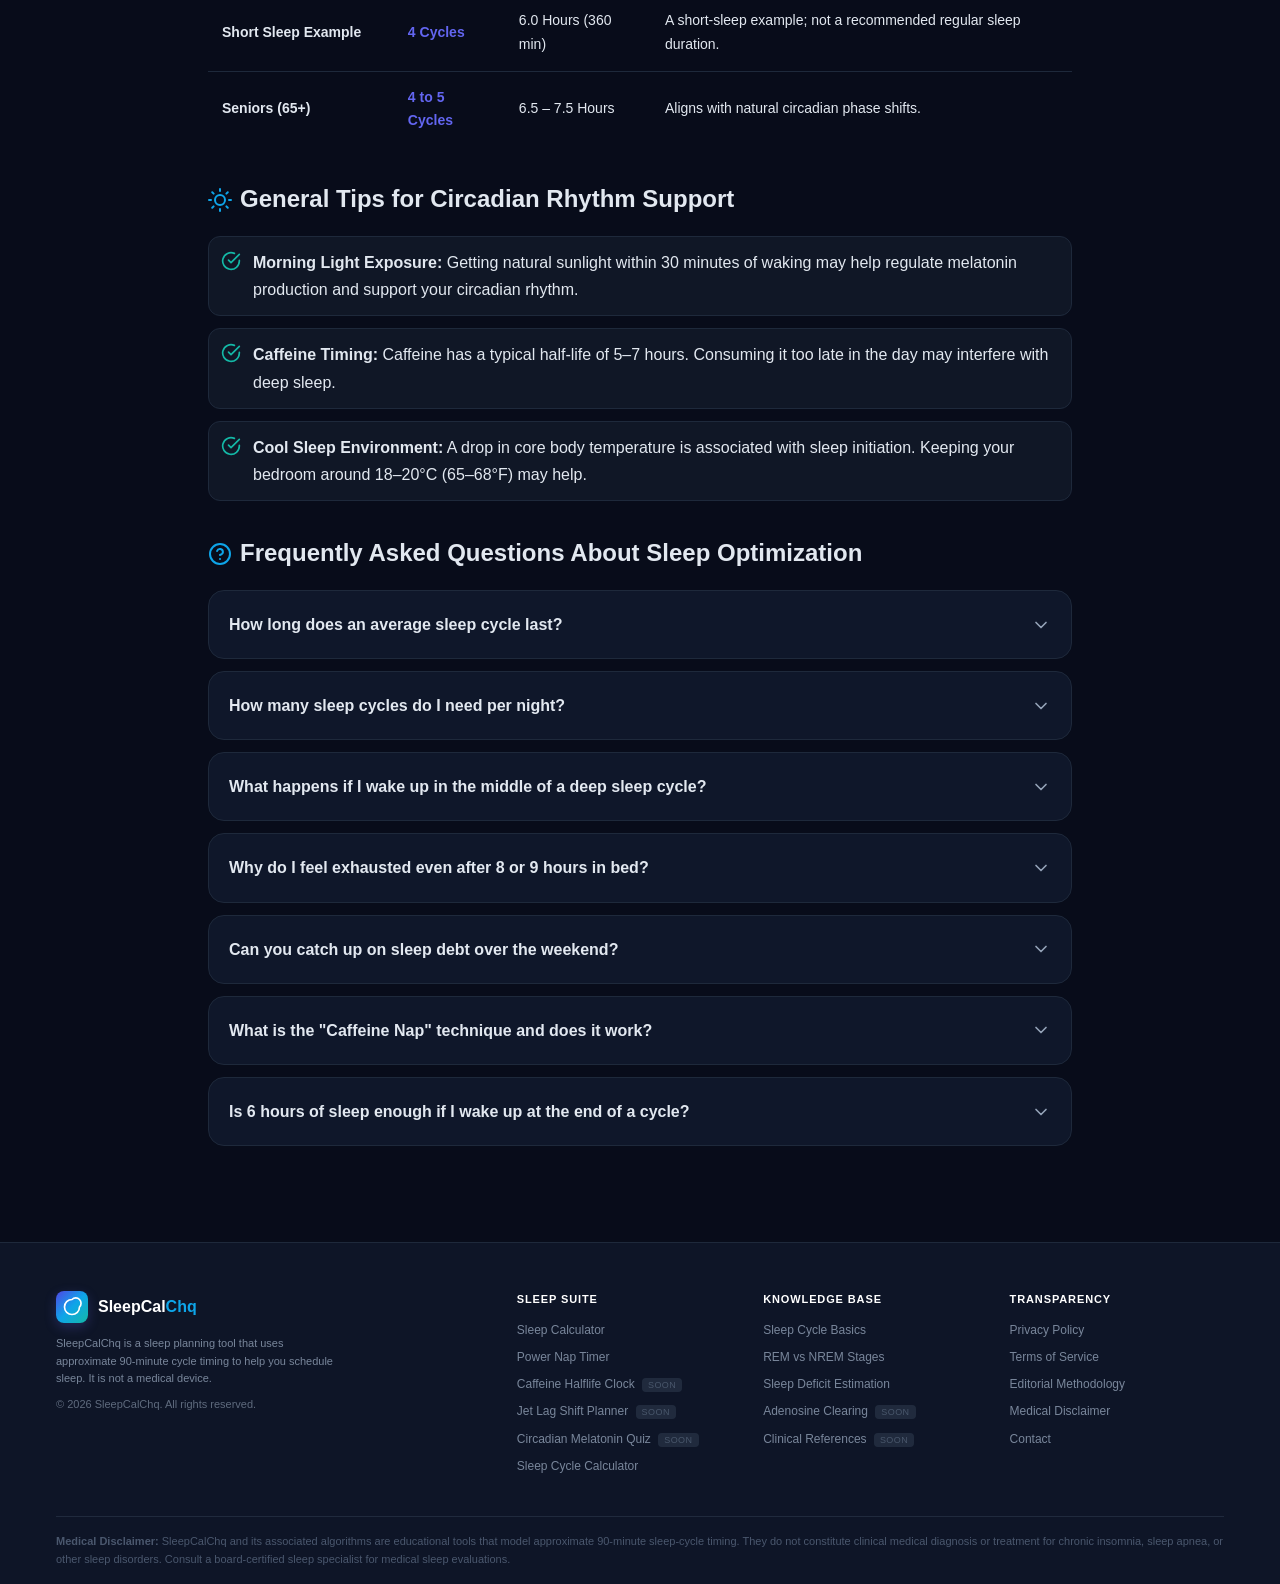
==== commit bea0e22e: "Update index.html" ====
--- a/index.html
+++ b/index.html
@@ -181,6 +181,7 @@
                 <a href="#science-guide">Sleep Science</a>
                 <!-- Dynamic links will be injected here via main.js (id="nav-tools") -->
             </nav>
+            <a href="shift-worker-calculator.html">Shift Sleep Calc</a>
 
             <div class="header-actions">
                 <button id="theme-toggle" class="header-btn" aria-label="Toggle dark/light theme" aria-expanded="false" aria-controls="theme-icon">
@@ -202,6 +203,7 @@
             <a href="#nap-optimizer">Power Naps</a>
             <a href="shift-worker-calculator.html" class="calc-btn">
     <svg>...</svg>
+                <a href="shift-worker-calculator.html">Shift Sleep Calc</a>
     Shift Worker Sleep Calculator
 </a>
             <a href="#sound-synthesizer">Sleep Sounds</a>
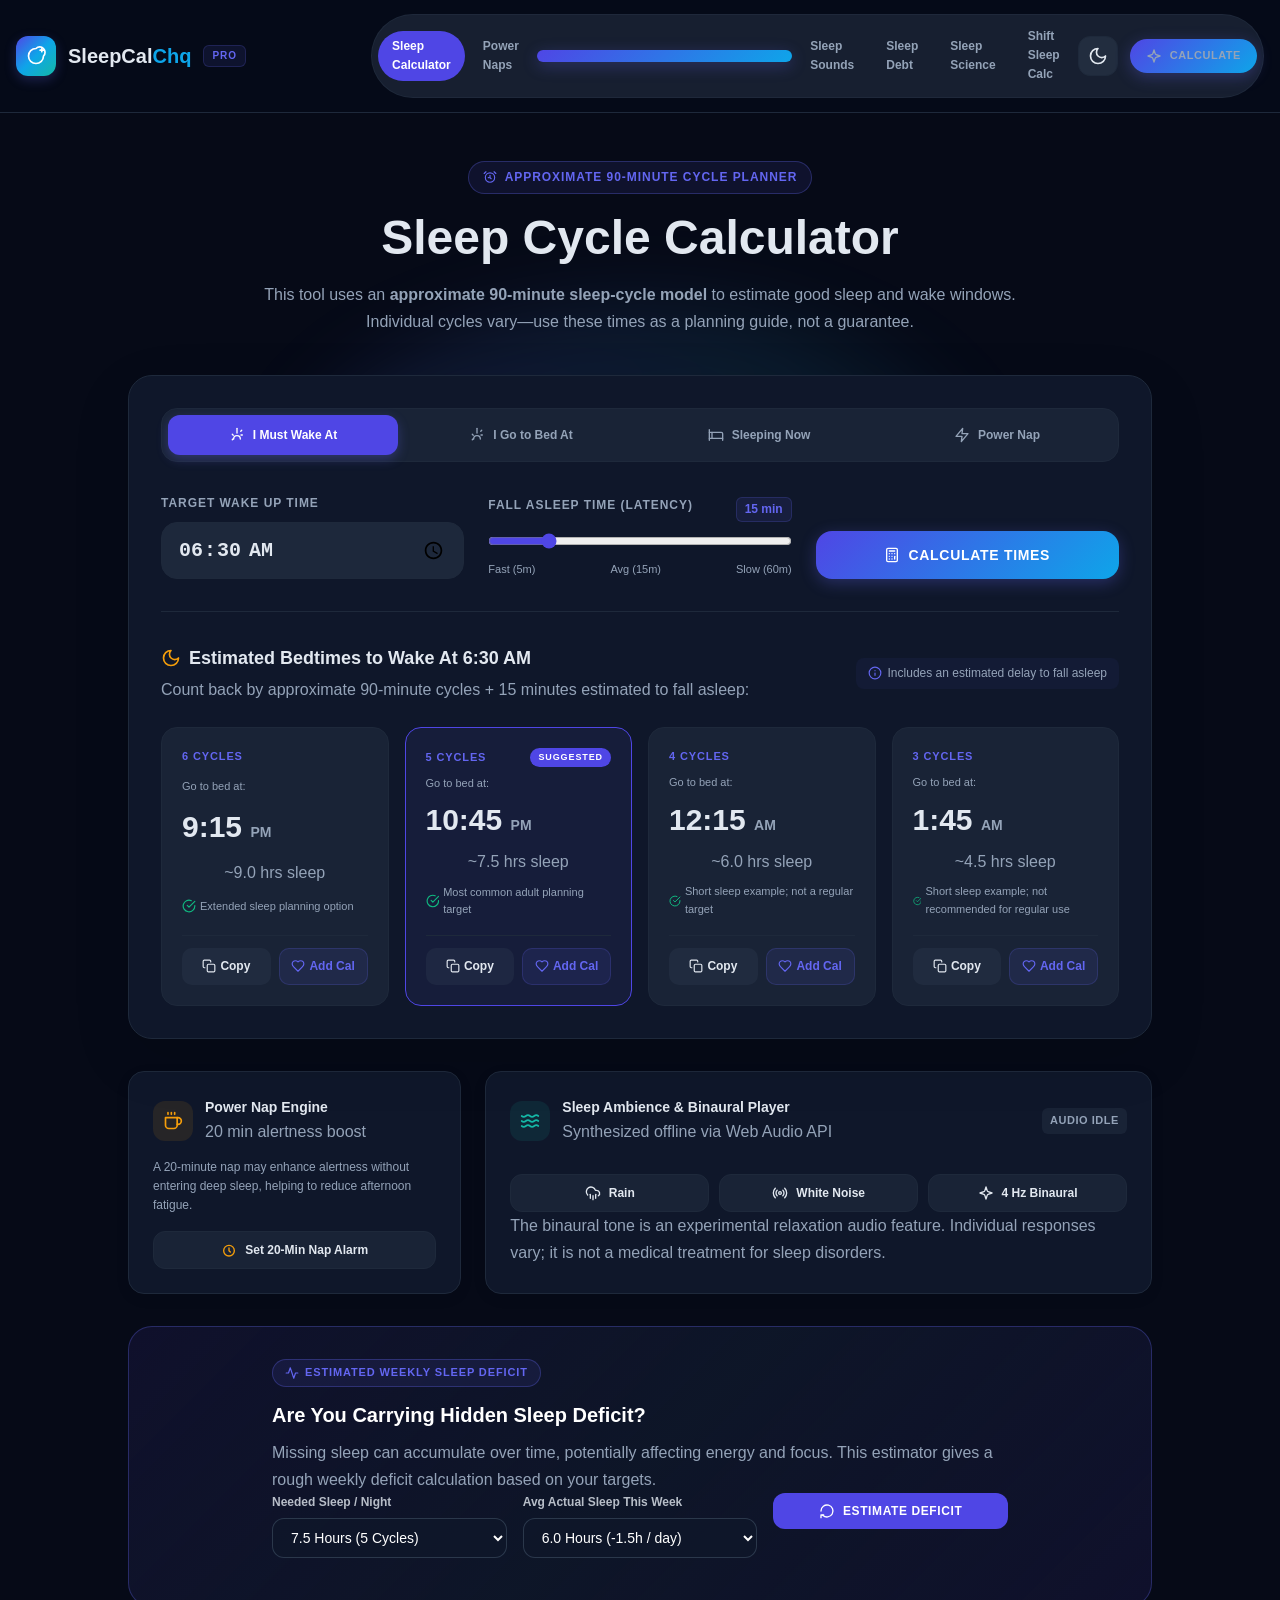
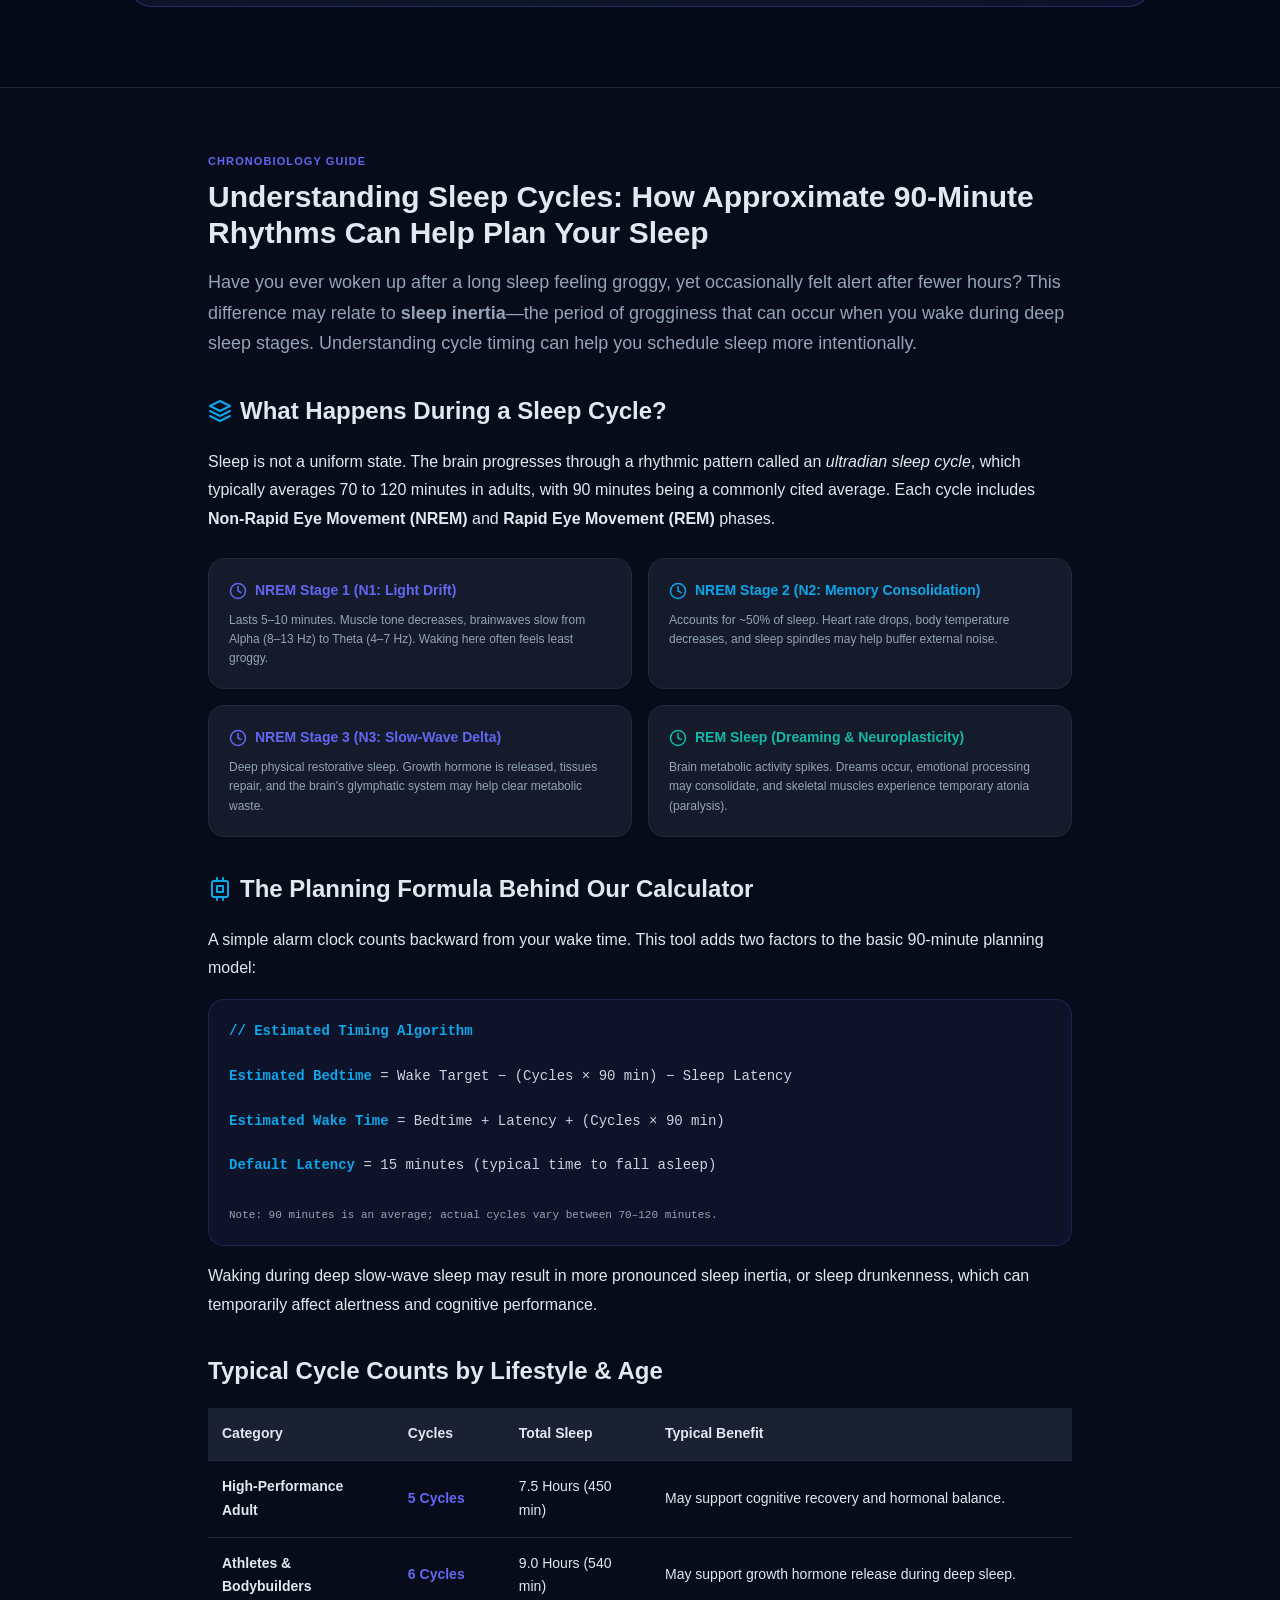
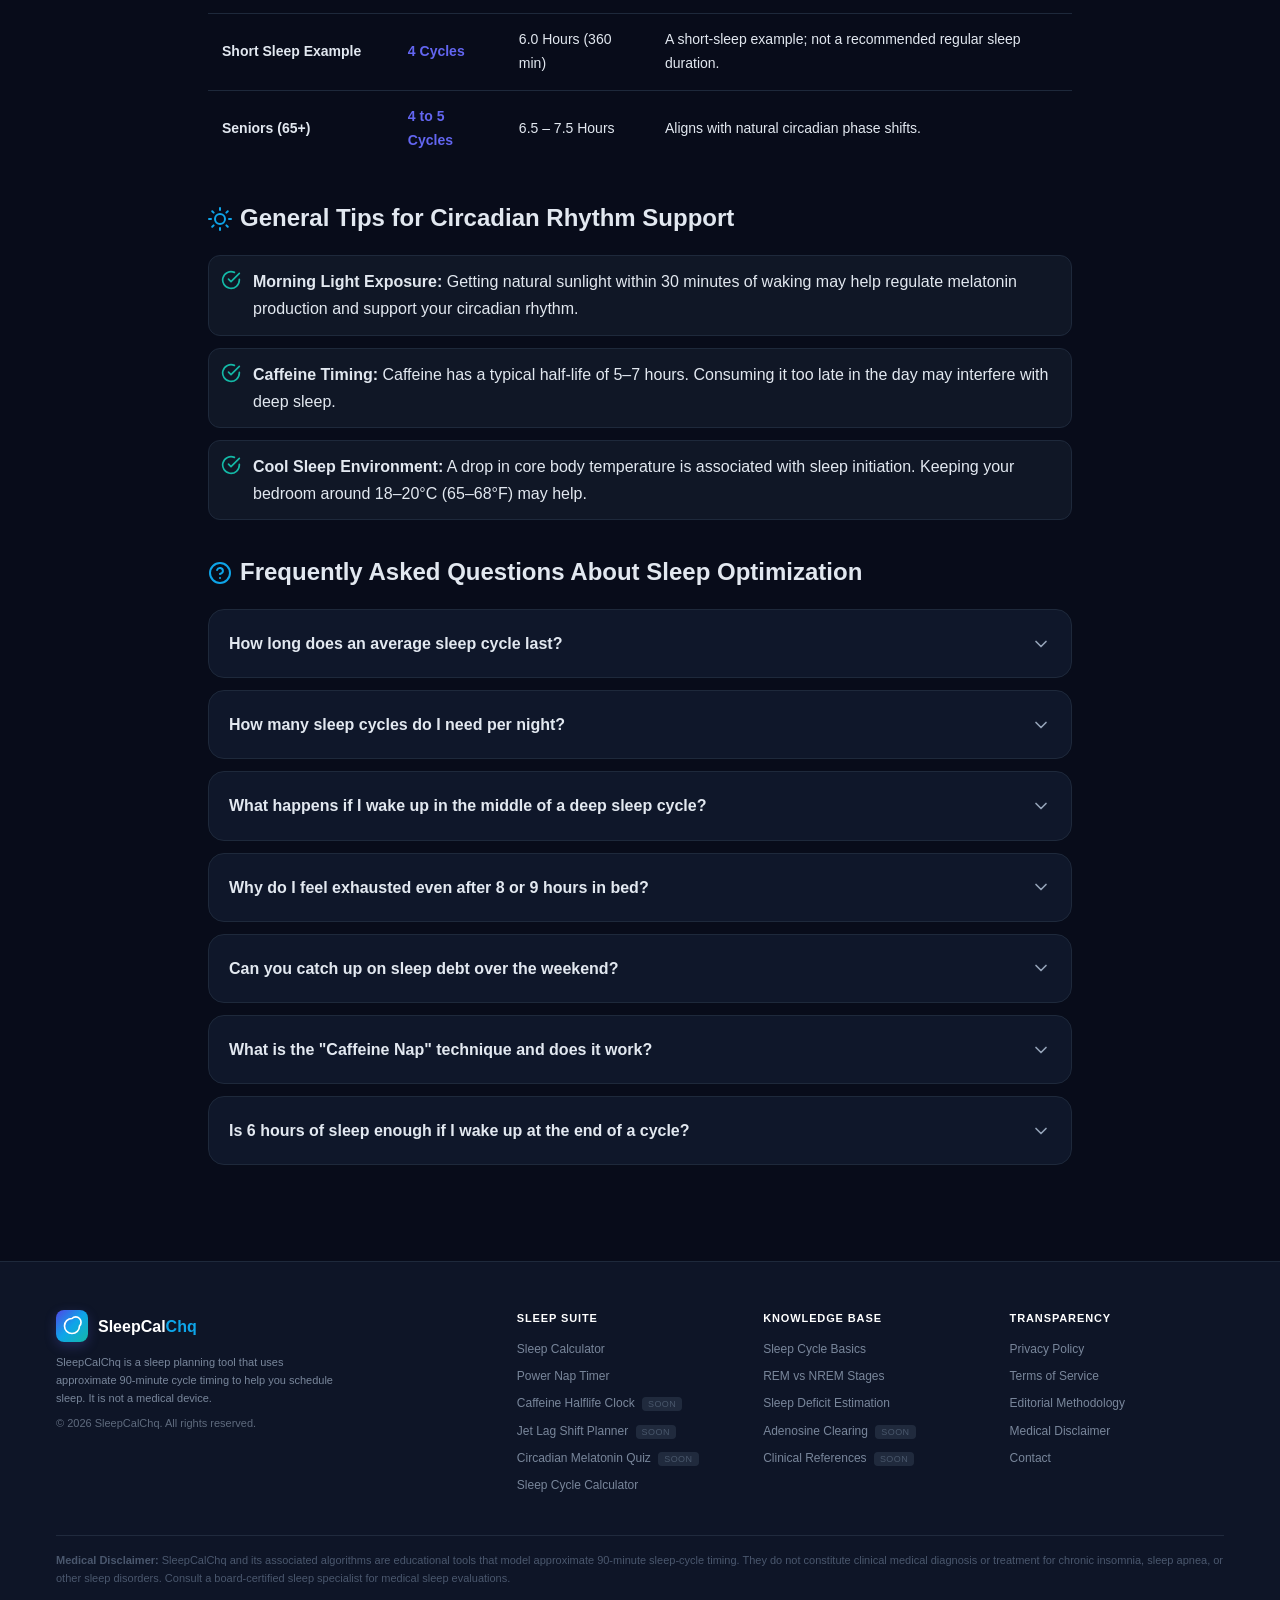
==== commit f2ccd59c: "Update index.html" ====
--- a/index.html
+++ b/index.html
@@ -173,15 +173,10 @@
                 <a href="#calculator-hub" class="active">Sleep Calculator</a>
                 <a href="#nap-optimizer">Power Naps</a>
                 <a href="shift-worker-calculator.html" class="calc-btn">
-    <svg>...</svg>
-    Shift Worker Sleep Calculator
-</a>
                 <a href="#sound-synthesizer">Sleep Sounds</a>
                 <a href="#sleep-debt">Sleep Debt</a>
                 <a href="#science-guide">Sleep Science</a>
-                <!-- Dynamic links will be injected here via main.js (id="nav-tools") -->
-            </nav>
-            <a href="shift-worker-calculator.html">Shift Sleep Calc</a>
+                <a href="shift-worker-calculator.html">Shift Sleep Calc</a>
 
             <div class="header-actions">
                 <button id="theme-toggle" class="header-btn" aria-label="Toggle dark/light theme" aria-expanded="false" aria-controls="theme-icon">
@@ -201,11 +196,7 @@
         <div id="mobile-menu" class="mobile-menu" aria-label="Mobile navigation">
             <a href="#calculator-hub">Sleep Calculator</a>
             <a href="#nap-optimizer">Power Naps</a>
-            <a href="shift-worker-calculator.html" class="calc-btn">
-    <svg>...</svg>
-                <a href="shift-worker-calculator.html">Shift Sleep Calc</a>
-    Shift Worker Sleep Calculator
-</a>
+            <a href="shift-worker-calculator.html">Shift Sleep Calc</a>
             <a href="#sound-synthesizer">Sleep Sounds</a>
             <a href="#sleep-debt">Sleep Debt</a>
             <a href="#science-guide">Sleep Science</a>
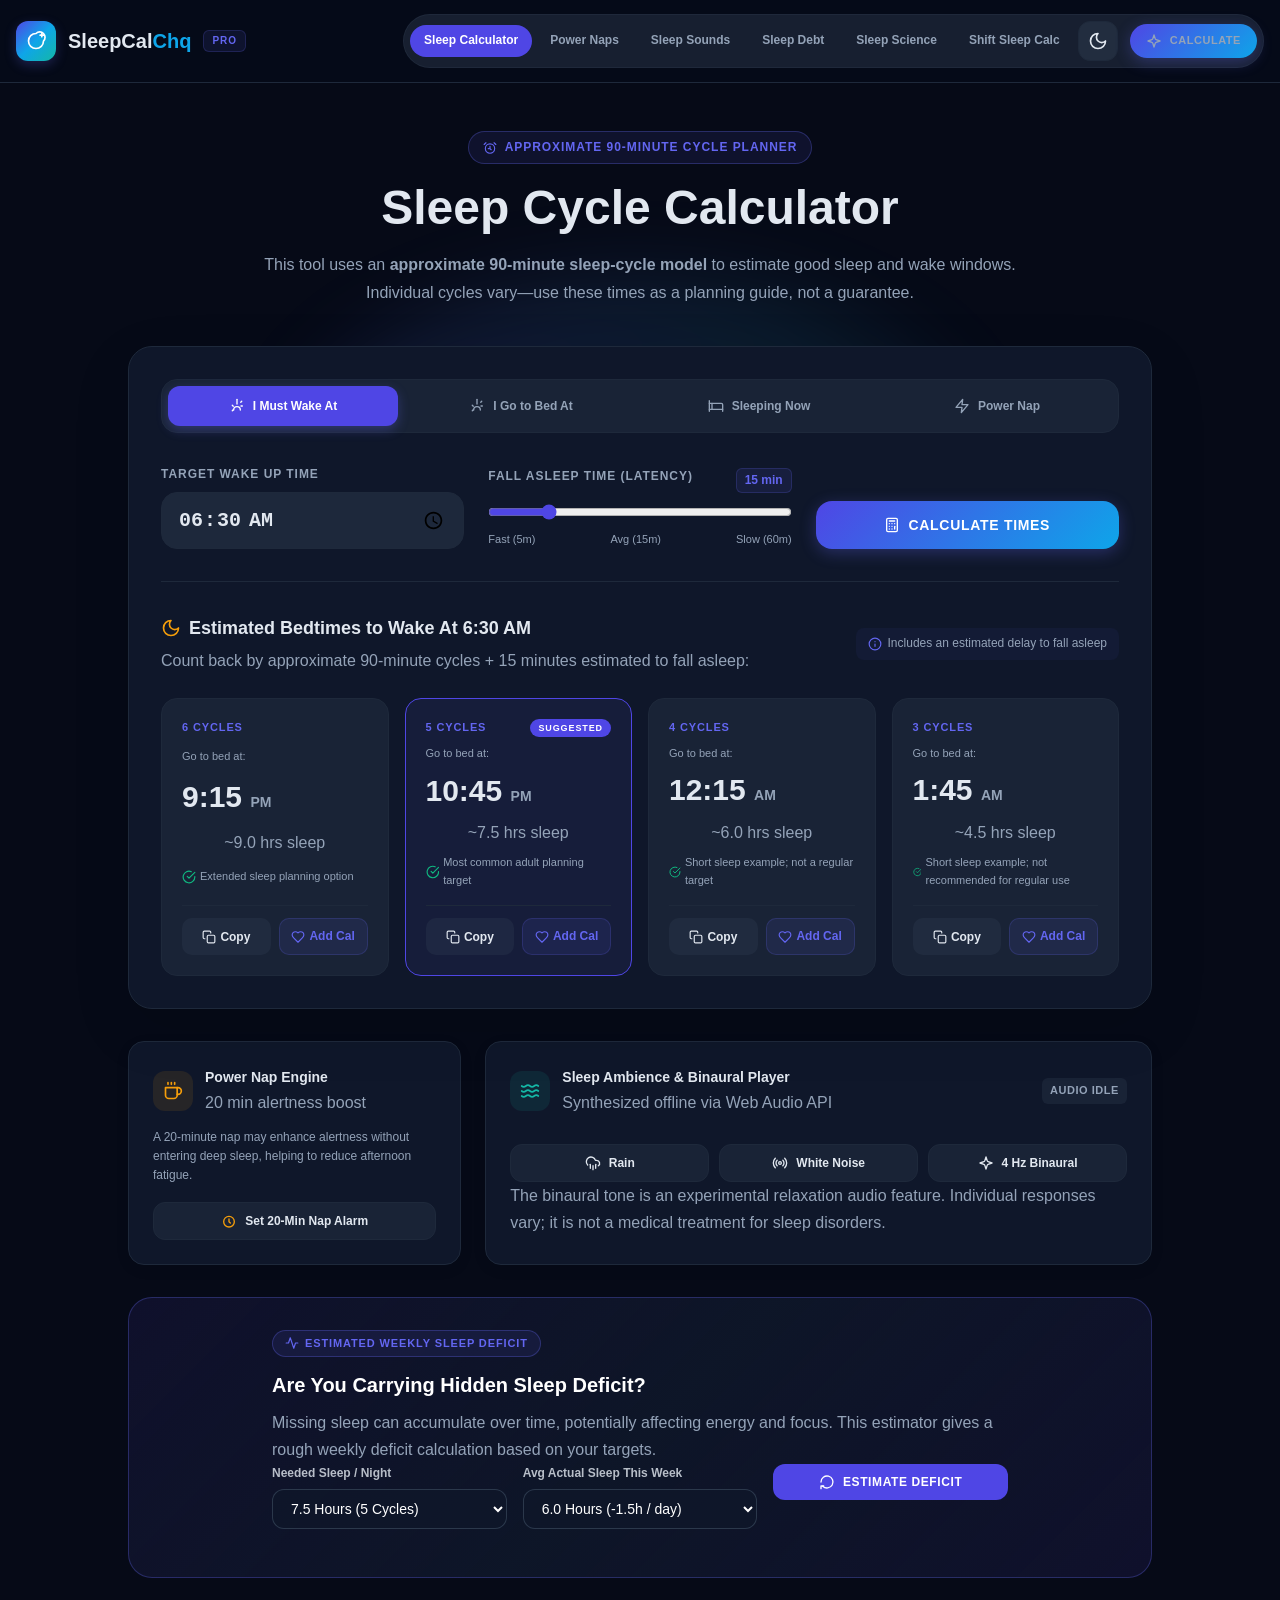
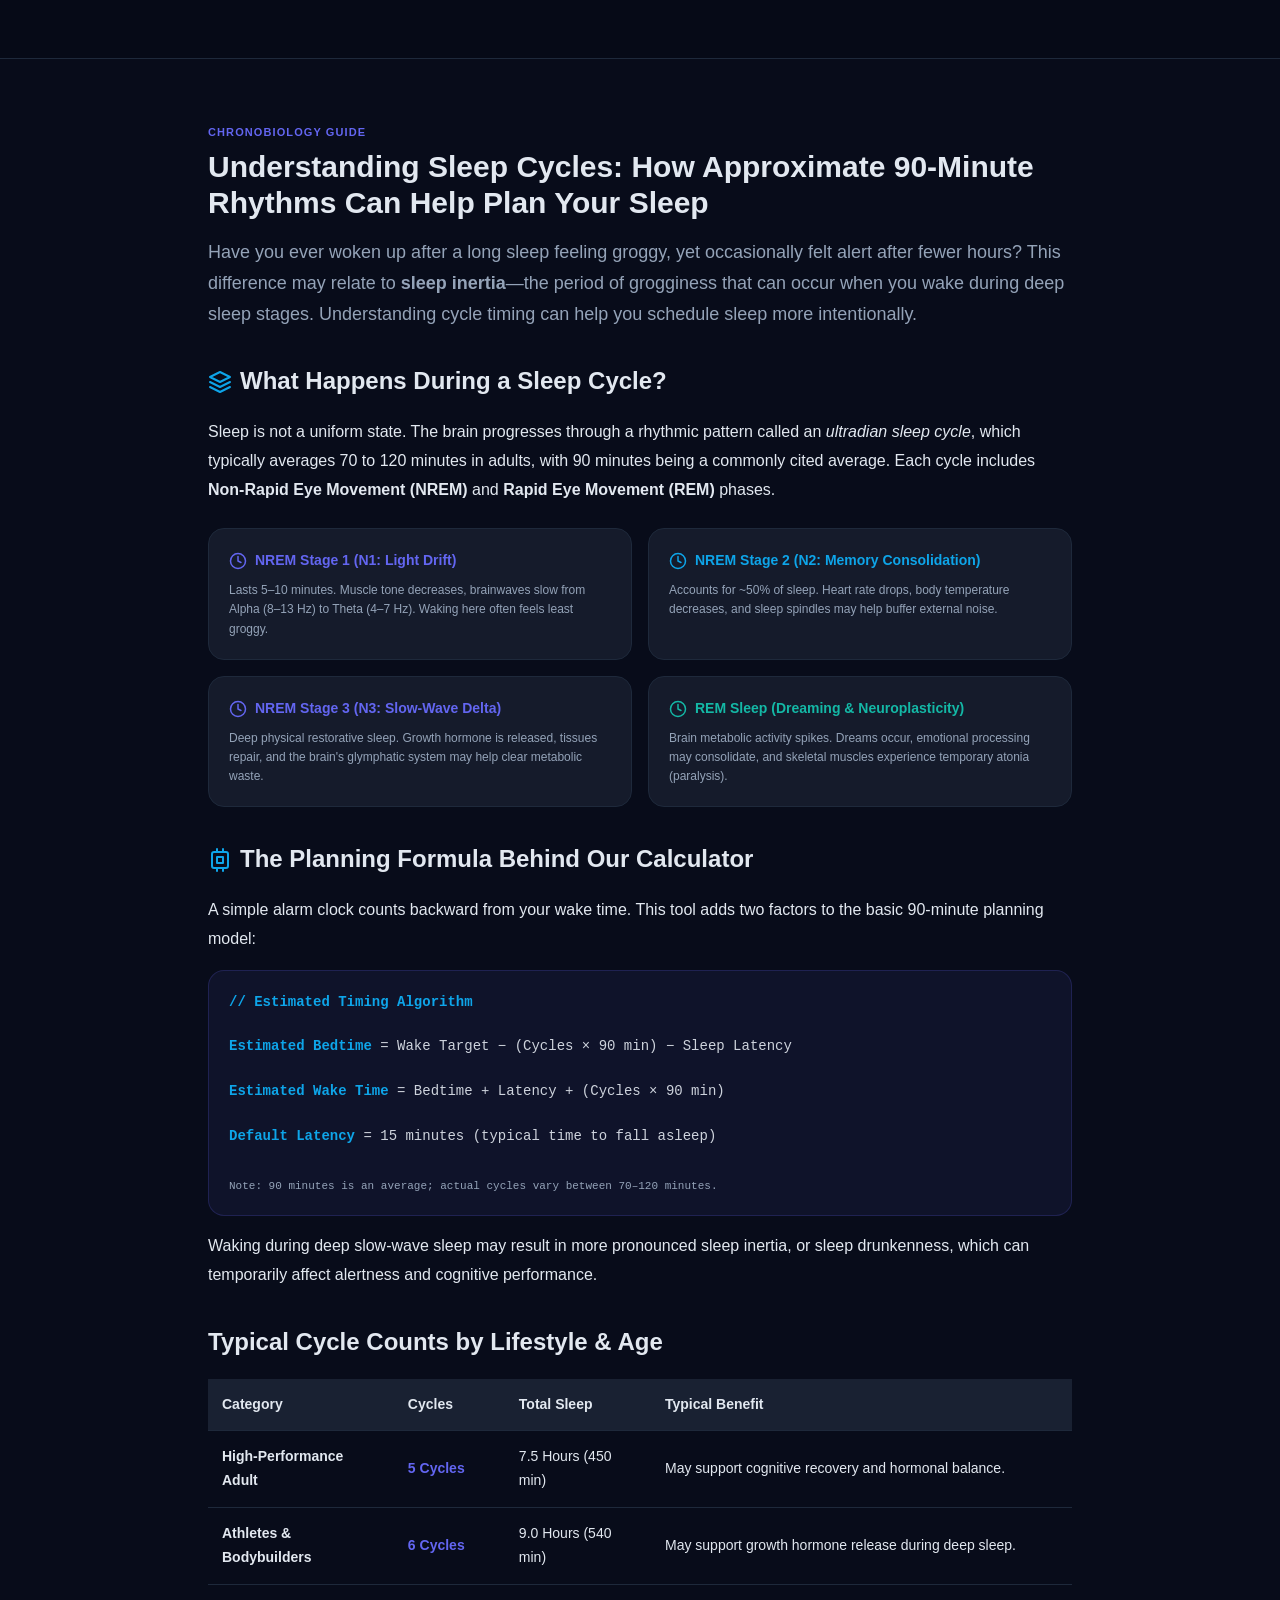
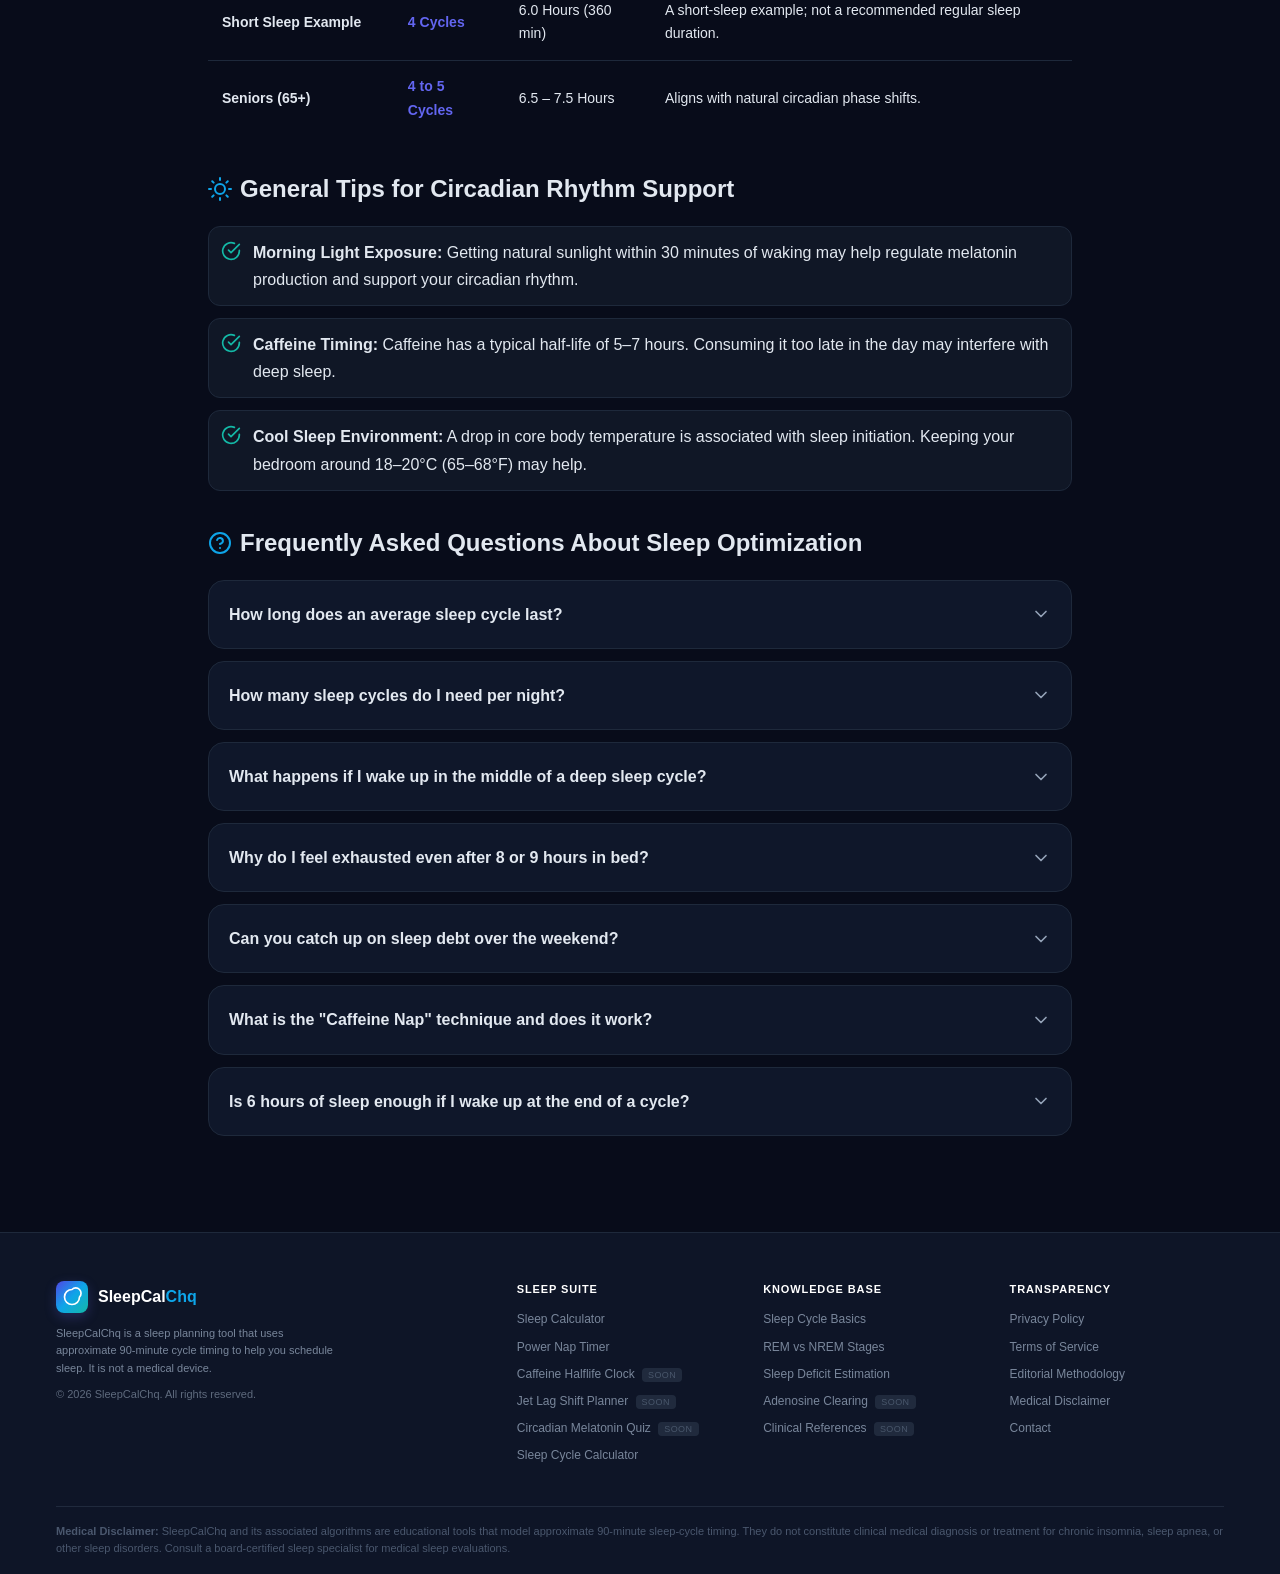
==== commit f12f12b4: "Update index.html" ====
--- a/index.html
+++ b/index.html
@@ -172,7 +172,6 @@
             <nav class="nav-desktop" id="nav-desktop" aria-label="Main navigation">
                 <a href="#calculator-hub" class="active">Sleep Calculator</a>
                 <a href="#nap-optimizer">Power Naps</a>
-                <a href="shift-worker-calculator.html" class="calc-btn">
                 <a href="#sound-synthesizer">Sleep Sounds</a>
                 <a href="#sleep-debt">Sleep Debt</a>
                 <a href="#science-guide">Sleep Science</a>
@@ -196,7 +195,6 @@
         <div id="mobile-menu" class="mobile-menu" aria-label="Mobile navigation">
             <a href="#calculator-hub">Sleep Calculator</a>
             <a href="#nap-optimizer">Power Naps</a>
-            <a href="shift-worker-calculator.html">Shift Sleep Calc</a>
             <a href="#sound-synthesizer">Sleep Sounds</a>
             <a href="#sleep-debt">Sleep Debt</a>
             <a href="#science-guide">Sleep Science</a>
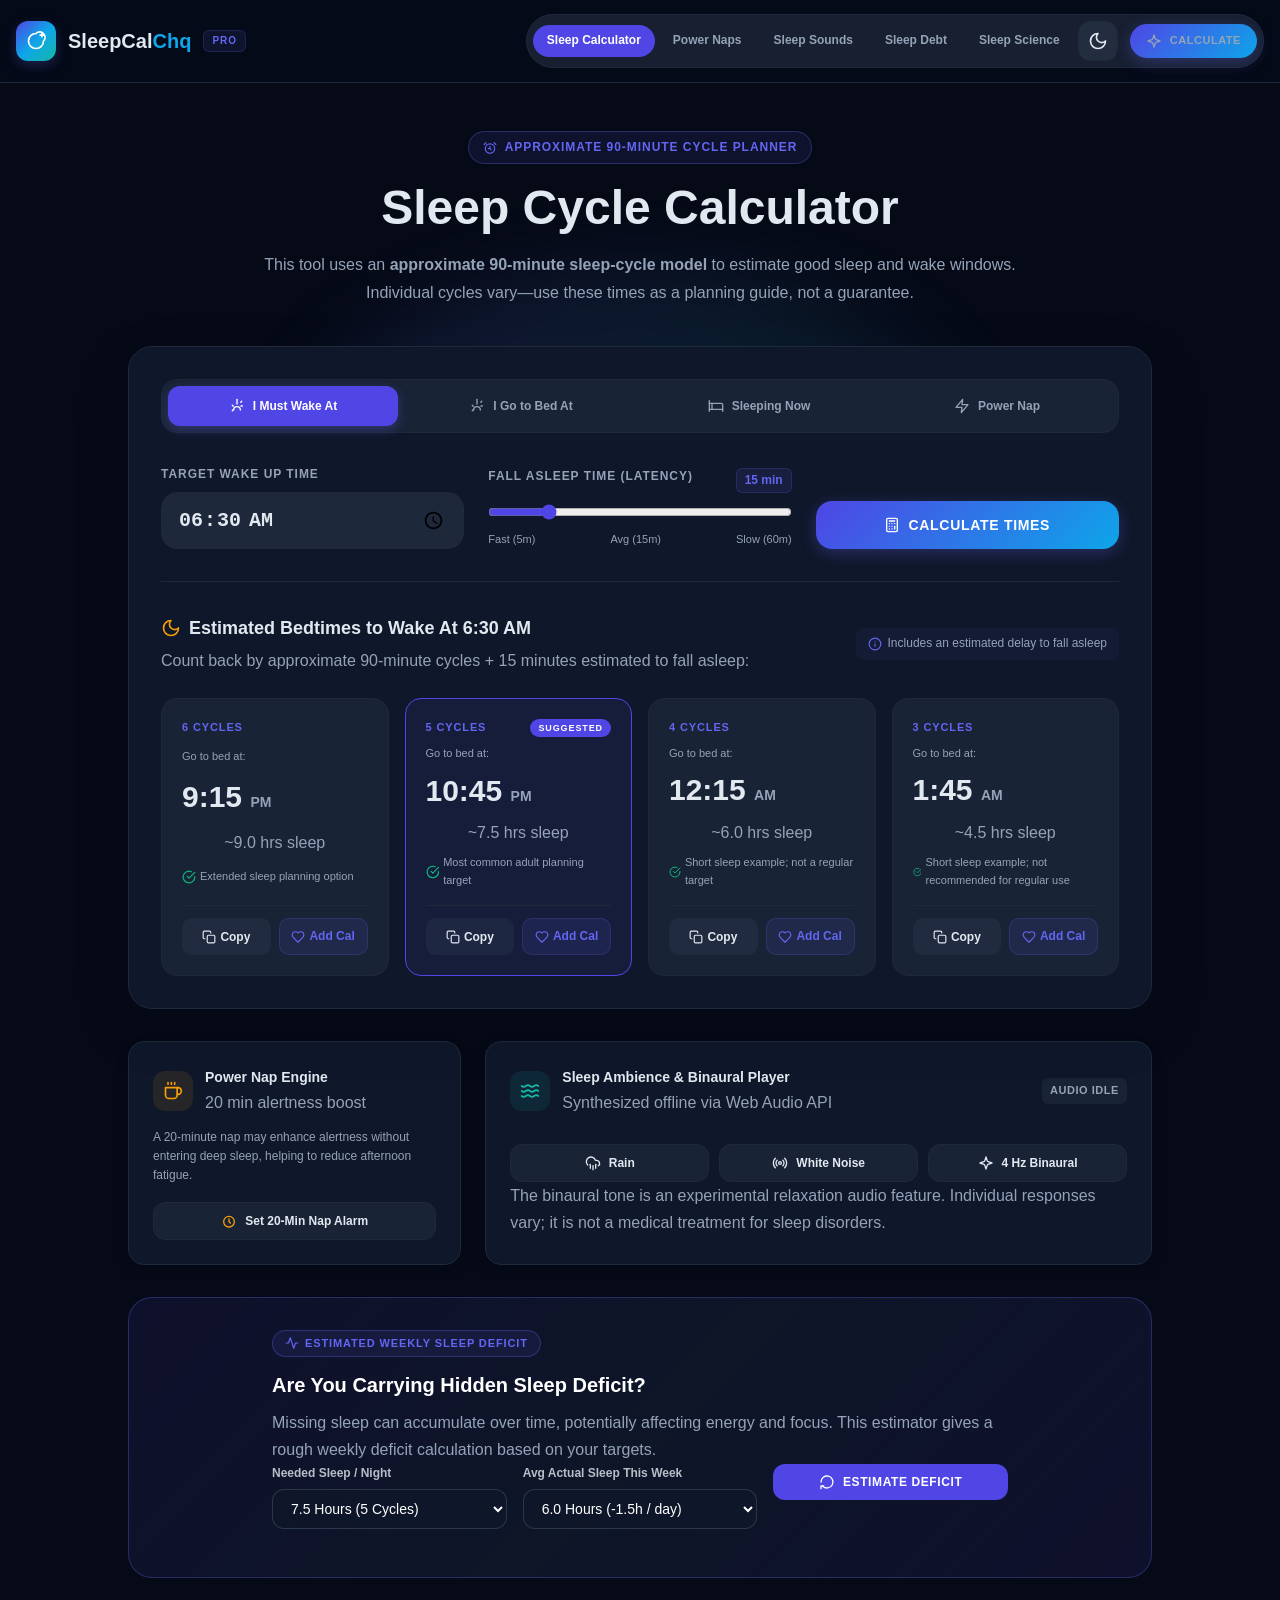
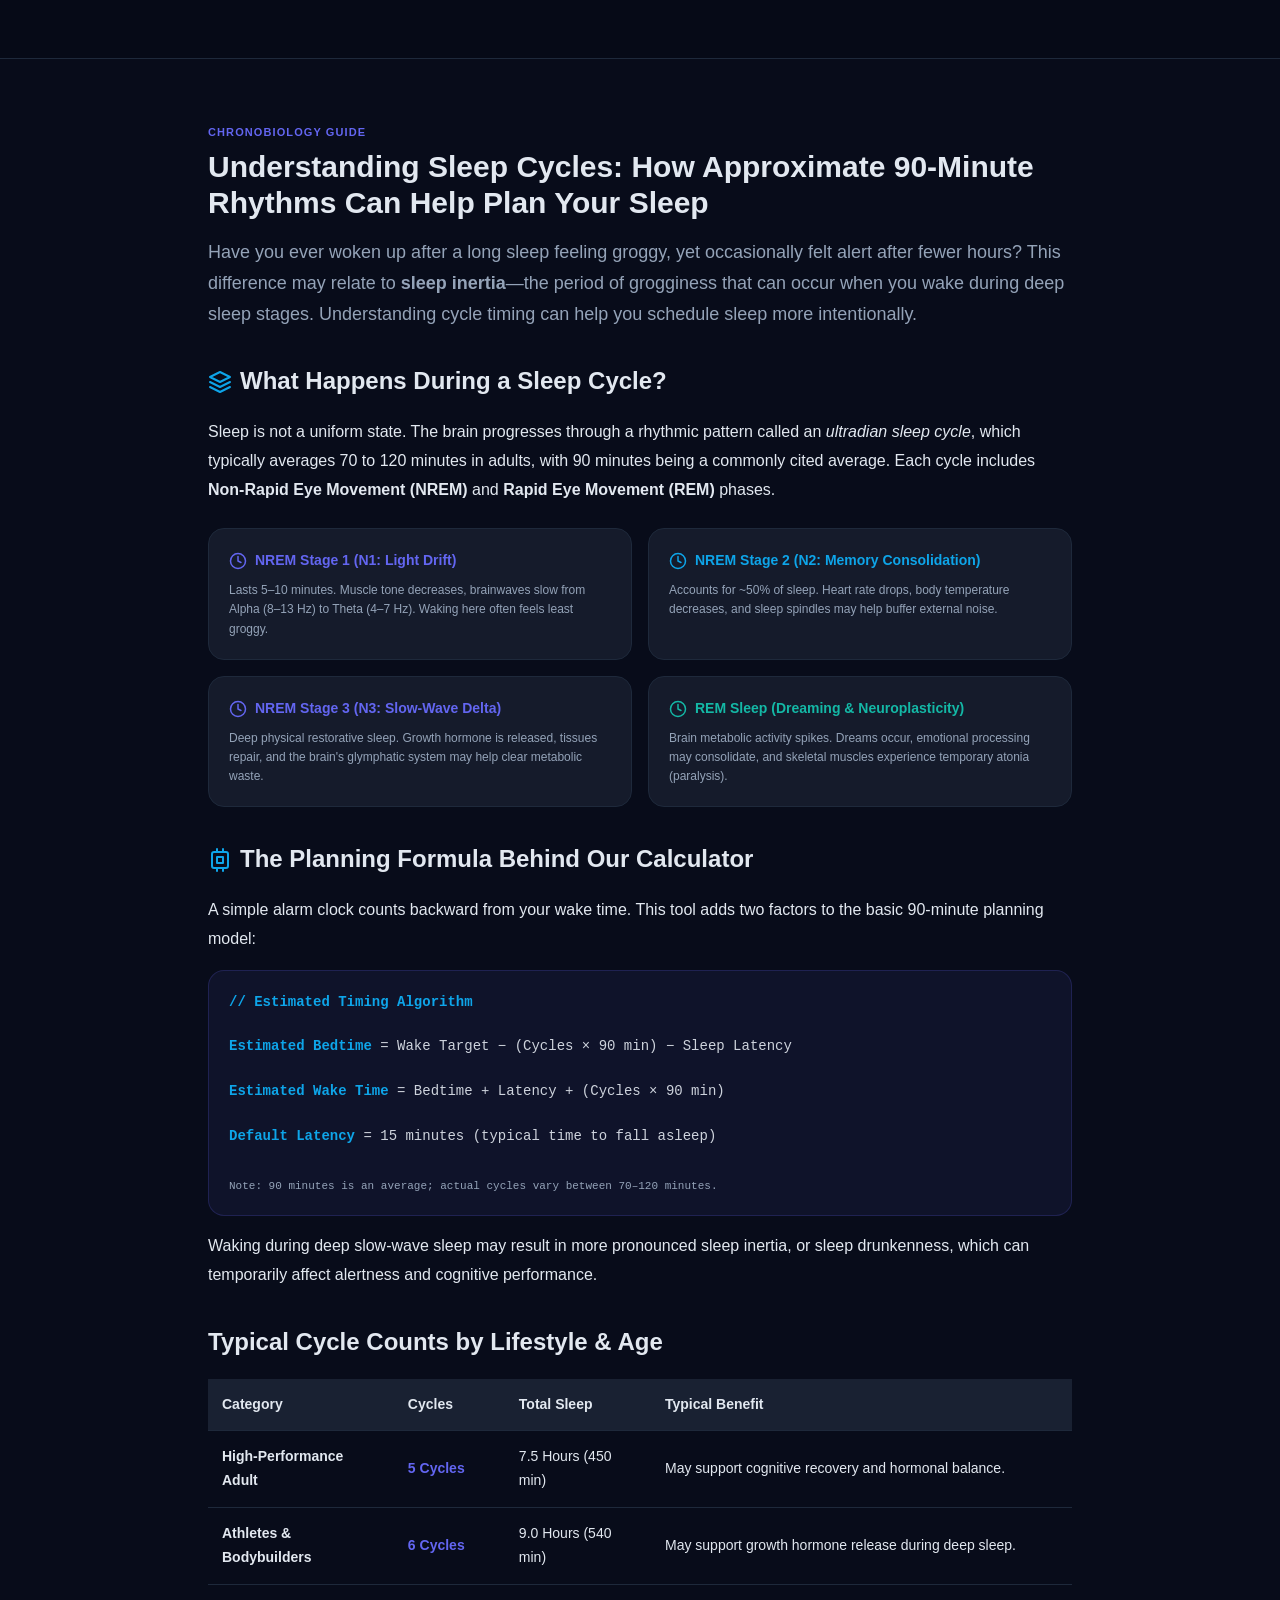
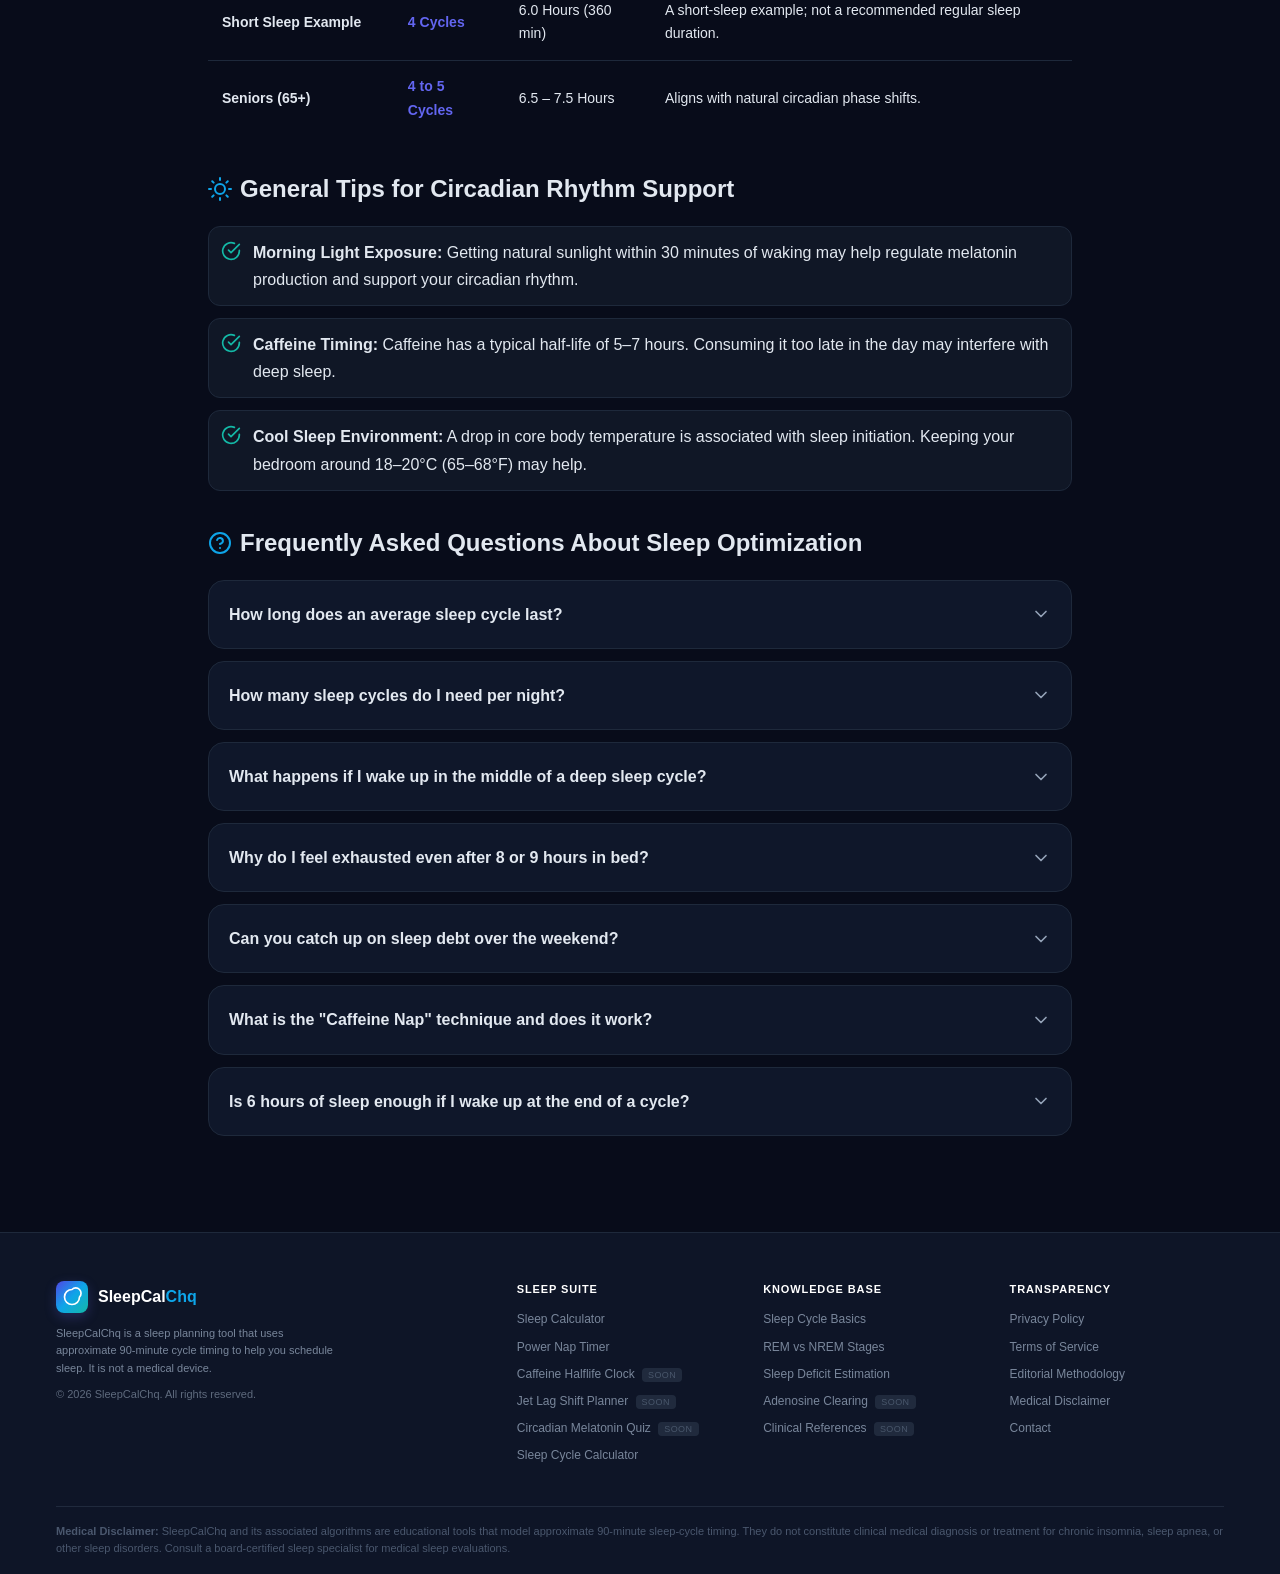
==== commit 18c678c4: "Update index.html" ====
--- a/index.html
+++ b/index.html
@@ -175,7 +175,7 @@
                 <a href="#sound-synthesizer">Sleep Sounds</a>
                 <a href="#sleep-debt">Sleep Debt</a>
                 <a href="#science-guide">Sleep Science</a>
-                <a href="shift-worker-calculator.html">Shift Sleep Calc</a>
+                
 
             <div class="header-actions">
                 <button id="theme-toggle" class="header-btn" aria-label="Toggle dark/light theme" aria-expanded="false" aria-controls="theme-icon">
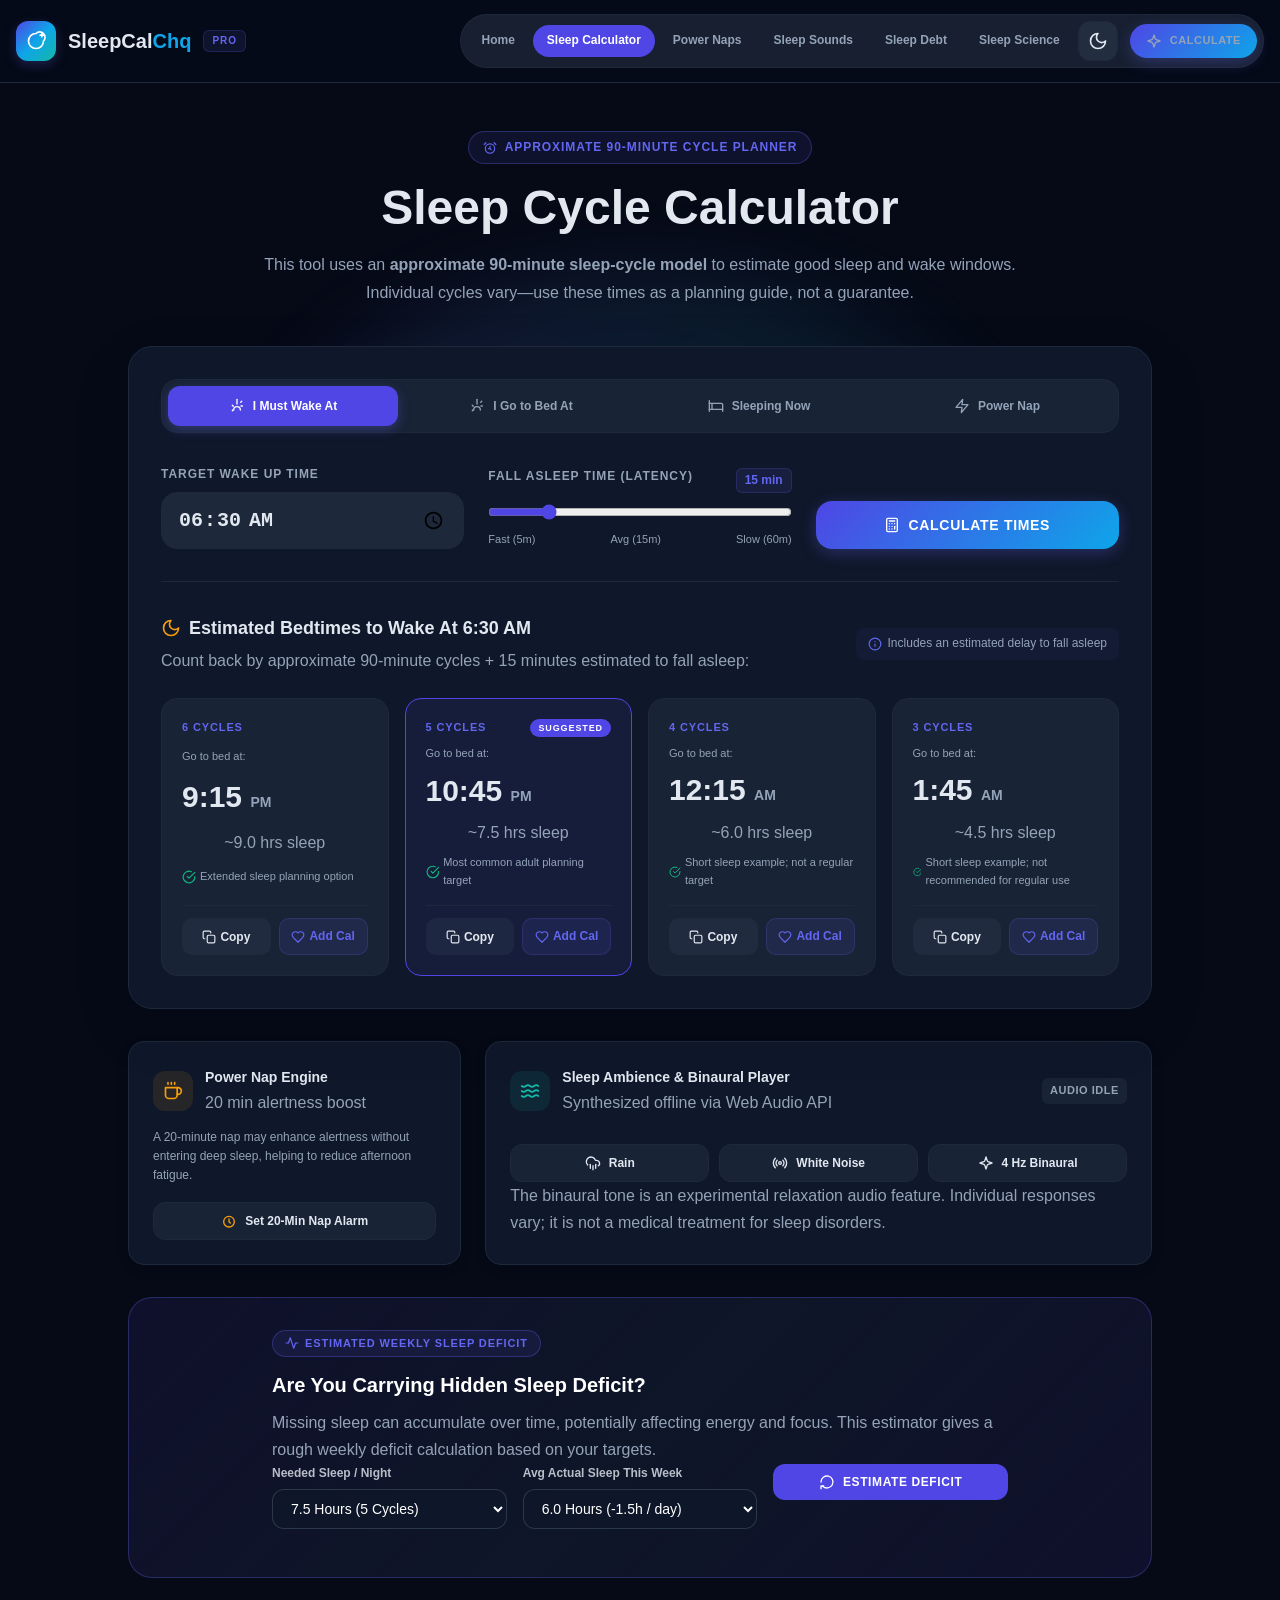
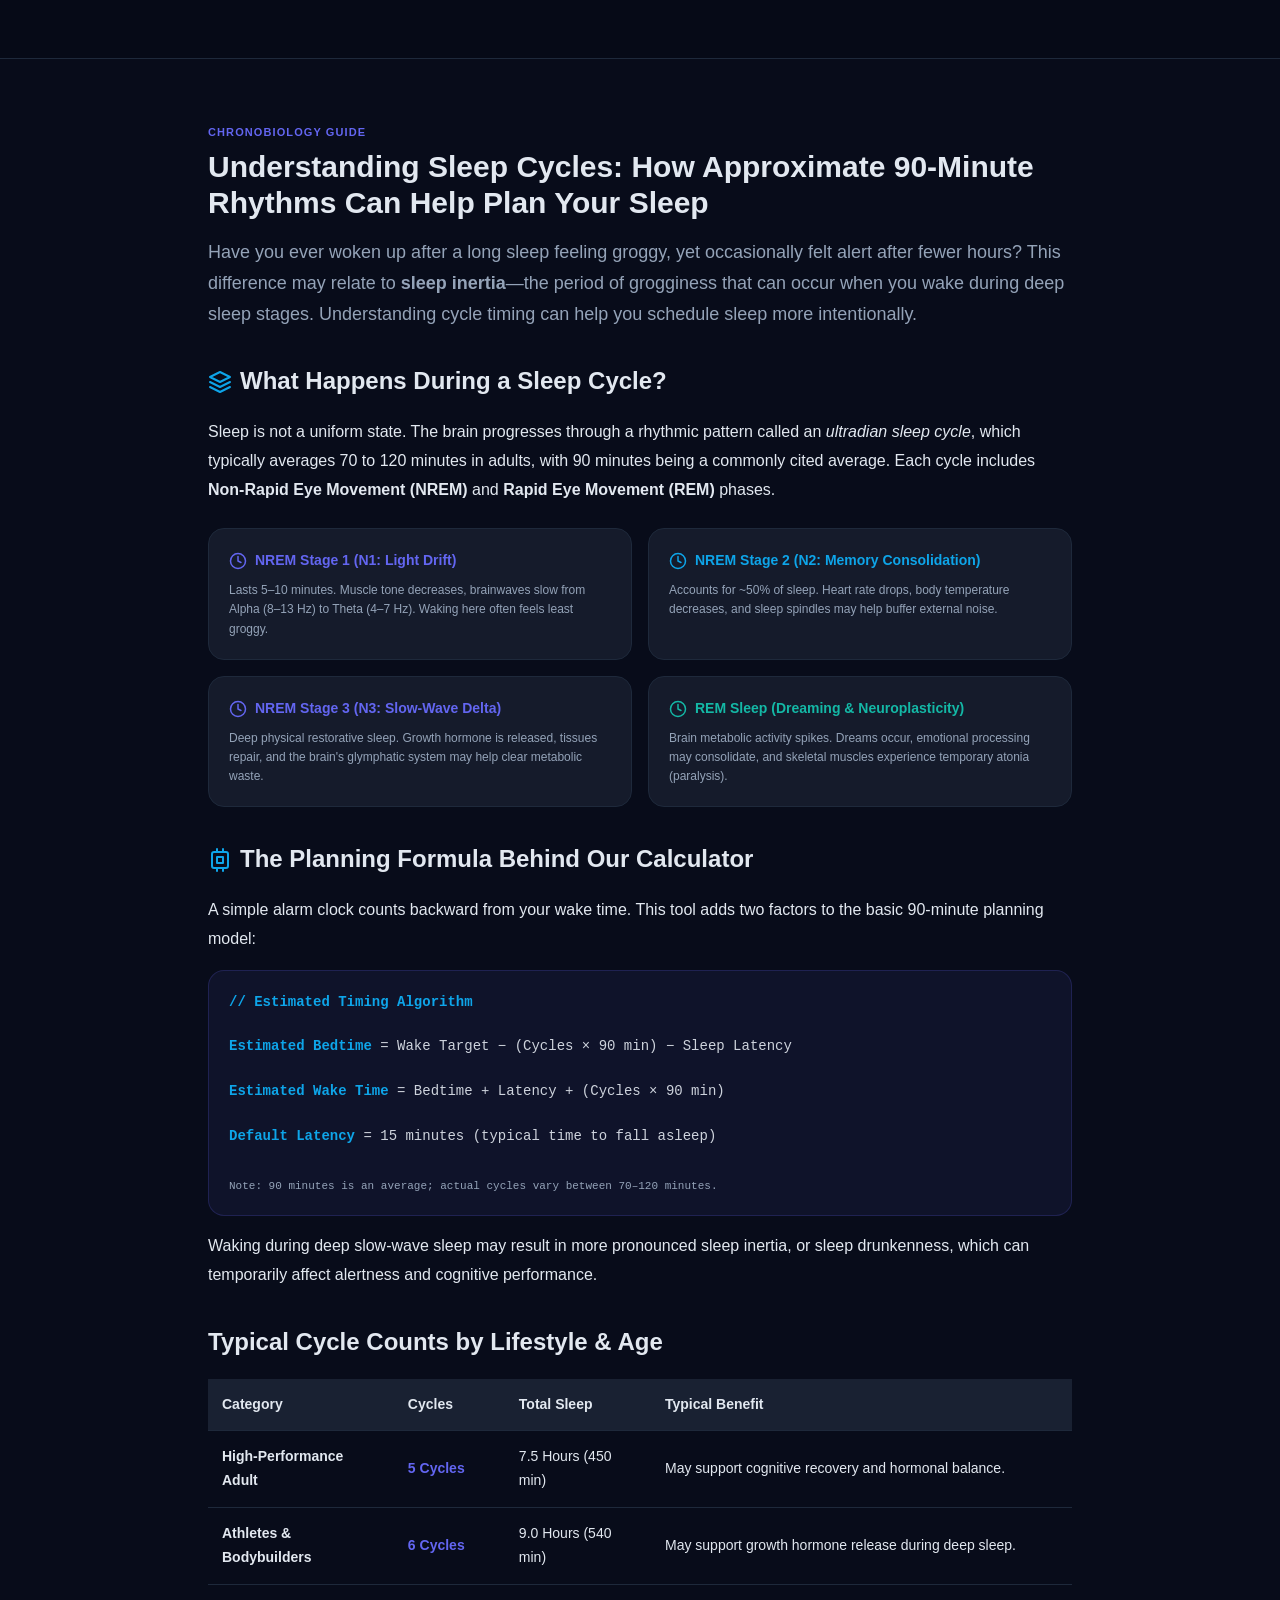
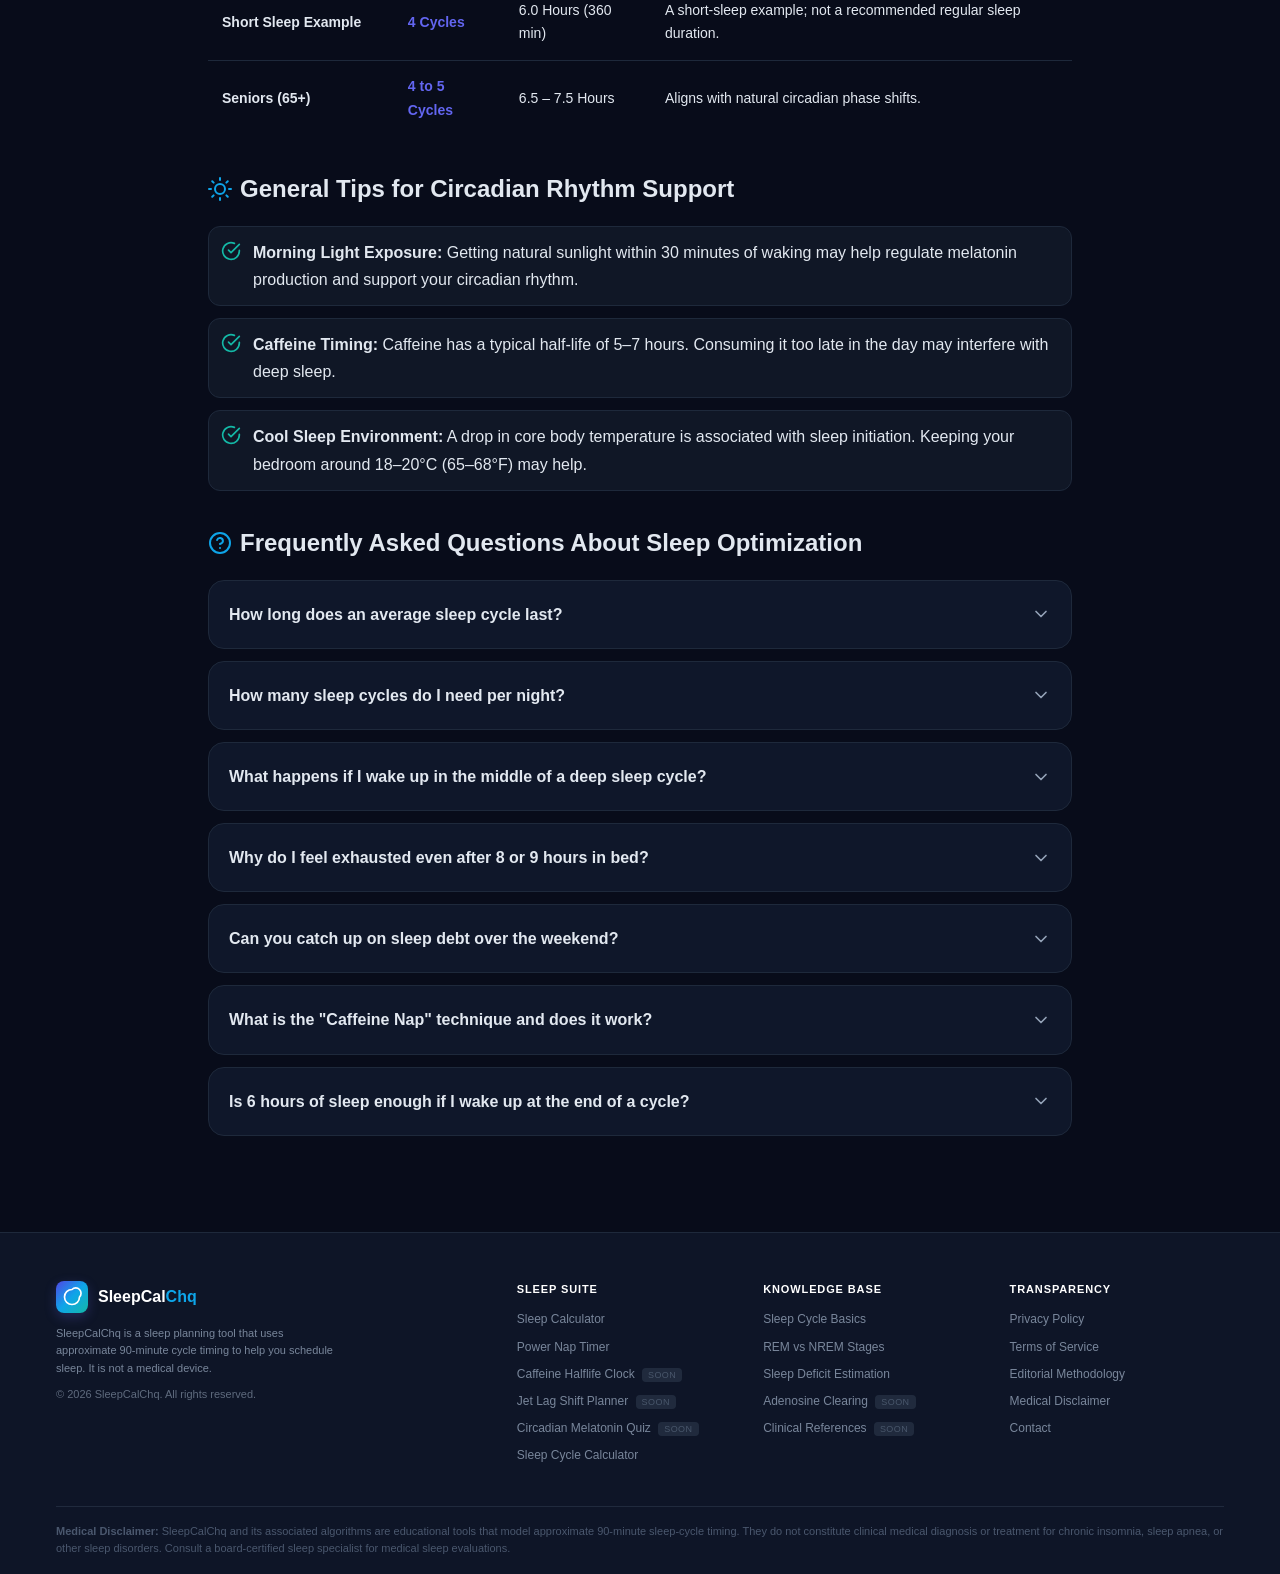
==== commit b3a1e7a1: "Update index.html" ====
--- a/index.html
+++ b/index.html
@@ -170,6 +170,7 @@
             </a>
 
             <nav class="nav-desktop" id="nav-desktop" aria-label="Main navigation">
+                <a href="/">Home</a>
                 <a href="#calculator-hub" class="active">Sleep Calculator</a>
                 <a href="#nap-optimizer">Power Naps</a>
                 <a href="#sound-synthesizer">Sleep Sounds</a>
@@ -193,12 +194,14 @@
 
         <!-- Mobile Navigation Dropdown -->
         <div id="mobile-menu" class="mobile-menu" aria-label="Mobile navigation">
+            <a href="/">Home</a>
             <a href="#calculator-hub">Sleep Calculator</a>
             <a href="#nap-optimizer">Power Naps</a>
             <a href="#sound-synthesizer">Sleep Sounds</a>
             <a href="#sleep-debt">Sleep Debt</a>
             <a href="#science-guide">Sleep Science</a>
         </div>
+        
     </header>
 
     <!-- ===================== Main Content ===================== -->
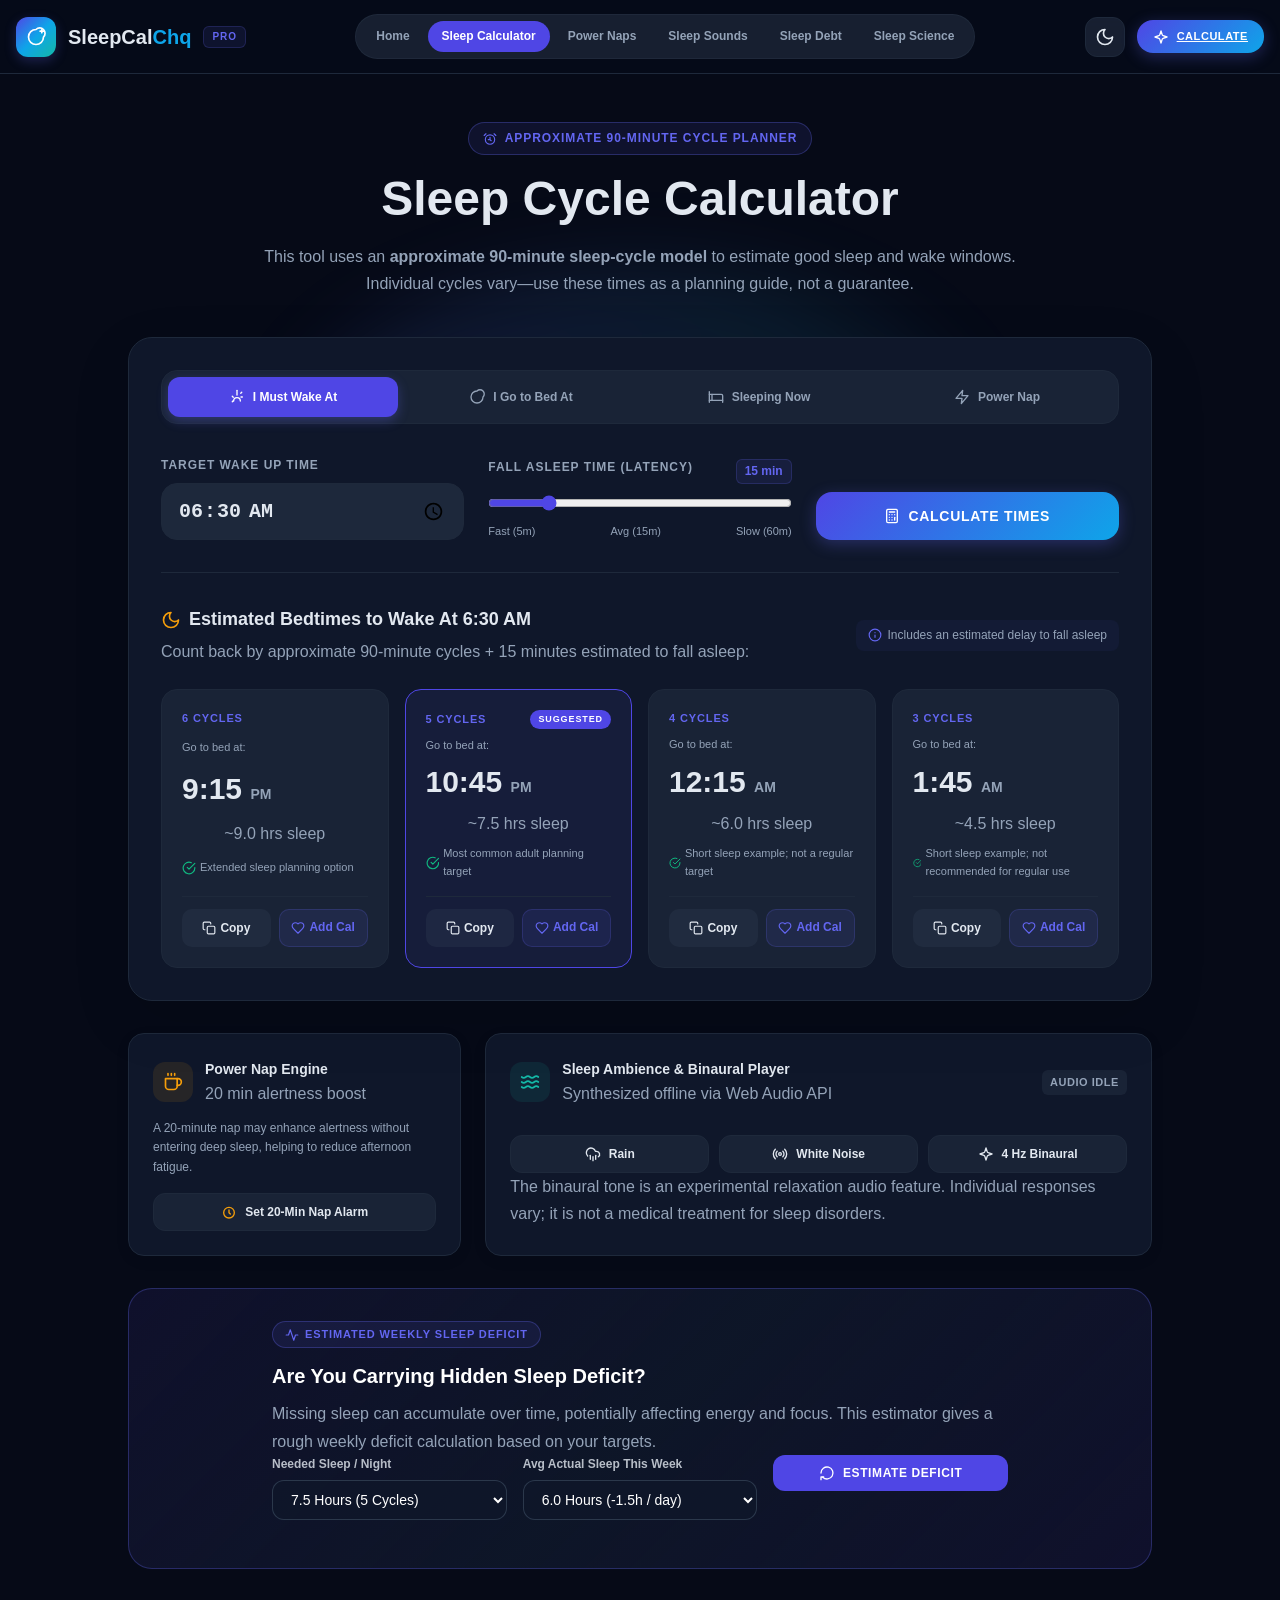
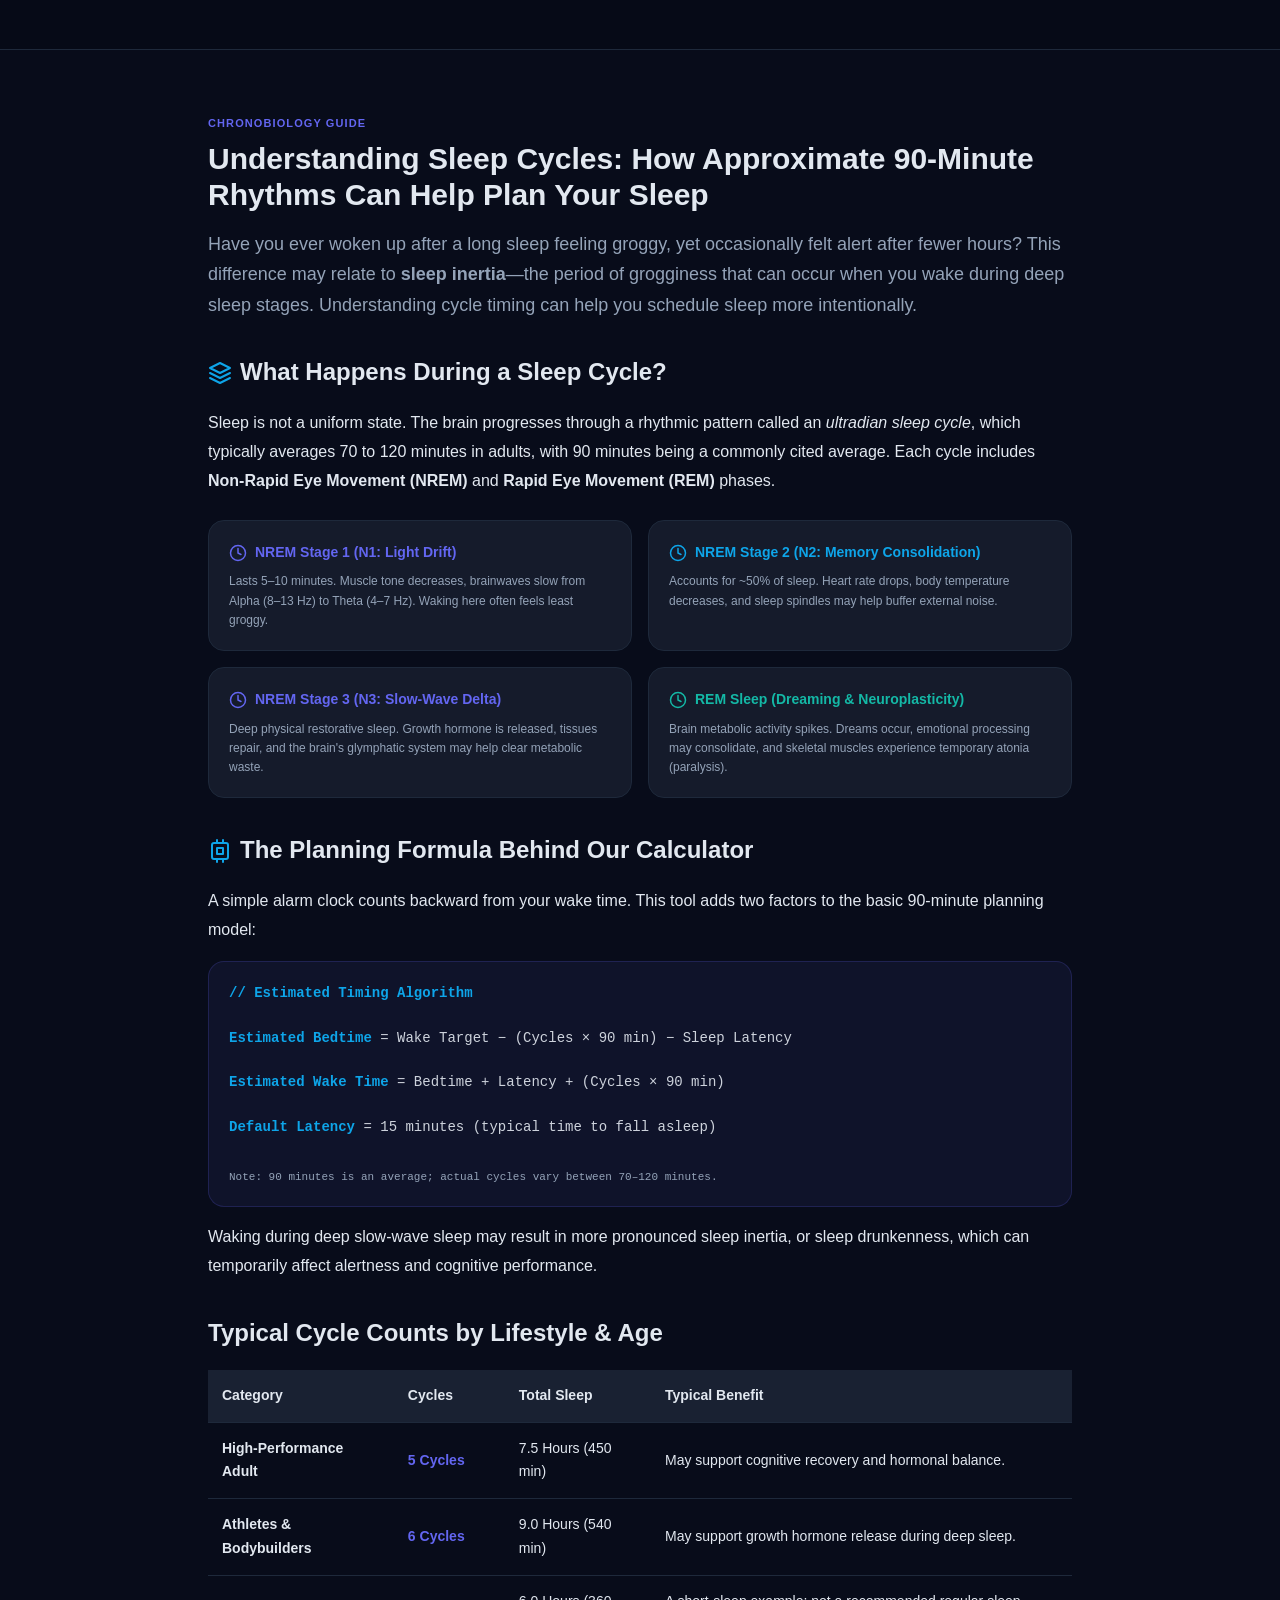
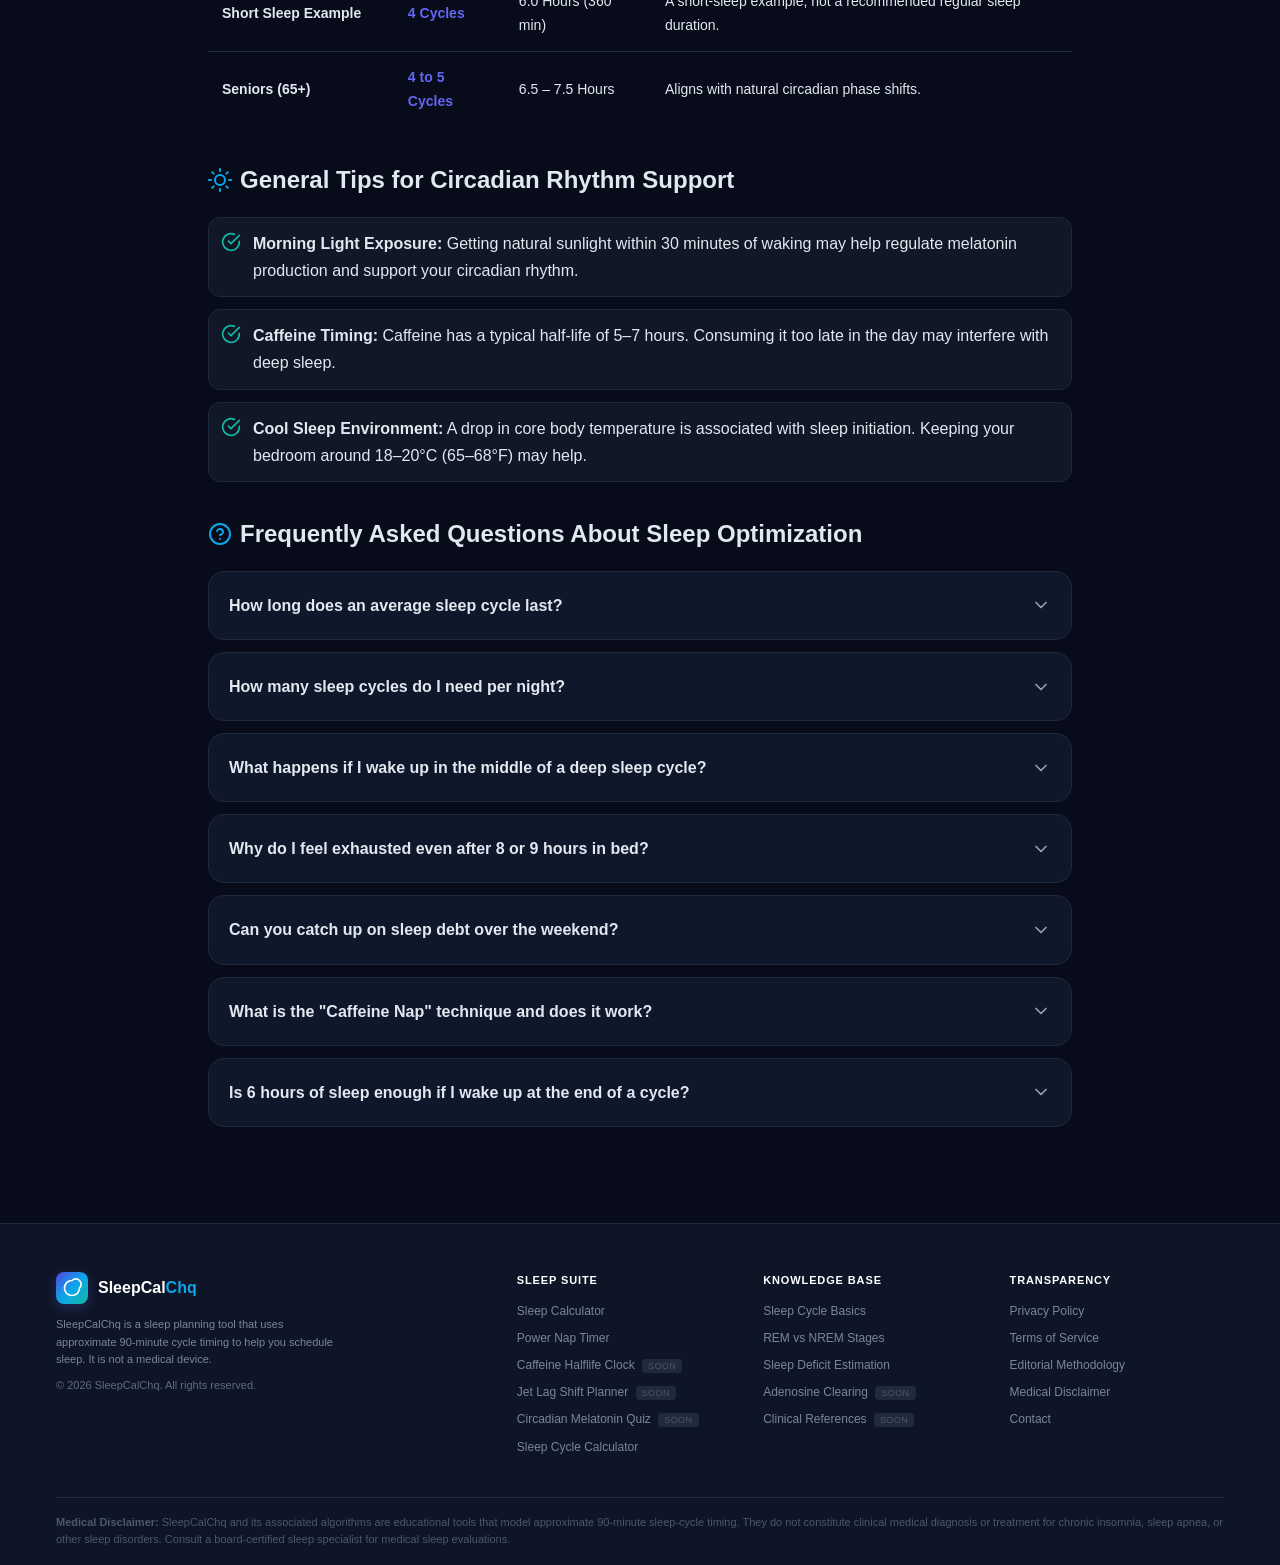
==== commit ffb9aedf: "Update index.html" ====
--- a/index.html
+++ b/index.html
@@ -44,7 +44,66 @@
     <!-- External CSS -->
     <link rel="stylesheet" href="/assets/css/main.css">
 
-    <!-- JSON-LD Advanced Schema -->
+    <!-- Inline style for menu fixes (needed for mobile display) -->
+    <style>
+        /* ===== Home link visibility (Desktop & Mobile) ===== */
+        .nav-desktop a[href="/"],
+        .mobile-menu a[href="/"] {
+            display: inline-flex !important;
+            visibility: visible !important;
+        }
+
+        /* ===== Mobile menu styling ===== */
+        .mobile-menu {
+            display: none;
+            position: fixed;
+            top: 60px;
+            left: 0;
+            right: 0;
+            background: #0f172a;
+            padding: 1rem;
+            z-index: 9999;
+            flex-direction: column;
+            gap: 0.5rem;
+            border-bottom: 1px solid rgba(148, 163, 184, 0.2);
+            box-shadow: 0 8px 24px rgba(0, 0, 0, 0.3);
+        }
+        .mobile-menu.active {
+            display: flex;
+        }
+        .mobile-menu a {
+            color: #e2e8f0;
+            padding: 0.75rem 1rem;
+            text-decoration: none;
+            border-radius: 8px;
+            font-size: 0.875rem;
+            font-weight: 500;
+        }
+        .mobile-menu a:hover {
+            background: rgba(148, 163, 184, 0.1);
+        }
+
+        /* Desktop: hide mobile button & menu */
+        @media (min-width: 769px) {
+            .mobile-menu-btn {
+                display: none !important;
+            }
+            .mobile-menu {
+                display: none !important;
+            }
+        }
+        /* Mobile: hide desktop nav, show hamburger */
+        @media (max-width: 768px) {
+            .nav-desktop {
+                display: none !important;
+            }
+            .mobile-menu-btn {
+                display: inline-flex !important;
+            }
+        }
+    </style>
+
+    <!-- JSON-LD Advanced Schema (fixed with proper closing) -->
     <script type="application/ld+json">
         {
             "@context": "https://schema.org",
@@ -160,7 +219,7 @@
     <!-- ===================== Header ===================== -->
     <header class="app-header">
         <div class="header-inner">
-            <a href="#" class="logo">
+            <a href="/" class="logo">
                 <div class="logo-icon">
                     <!-- moon-star icon -->
                     <svg xmlns="http://www.w3.org/2000/svg" viewBox="0 0 24 24" fill="none" stroke="currentColor" stroke-width="2" stroke-linecap="round" stroke-linejoin="round"><path d="M12 3a6 6 0 0 1 9 9 9 9 0 1 1-9-9Z"/><path d="M19 3v4"/><path d="M21 5h-4"/></svg>
@@ -169,6 +228,7 @@
                 <span class="logo-badge">Pro</span>
             </a>
 
+            <!-- Fixed: added closing </nav> -->
             <nav class="nav-desktop" id="nav-desktop" aria-label="Main navigation">
                 <a href="/">Home</a>
                 <a href="#calculator-hub" class="active">Sleep Calculator</a>
@@ -176,7 +236,7 @@
                 <a href="#sound-synthesizer">Sleep Sounds</a>
                 <a href="#sleep-debt">Sleep Debt</a>
                 <a href="#science-guide">Sleep Science</a>
-                
+            </nav>
 
             <div class="header-actions">
                 <button id="theme-toggle" class="header-btn" aria-label="Toggle dark/light theme" aria-expanded="false" aria-controls="theme-icon">
@@ -228,7 +288,7 @@
                             I Must Wake At
                         </button>
                         <button onclick="switchMode('sleepAt')" id="tab-sleepAt" class="tab-btn" role="tab" aria-selected="false">
-                            <svg xmlns="http://www.w3.org/2000/svg" viewBox="0 0 24 24" fill="none" stroke="currentColor" stroke-width="2" stroke-linecap="round" stroke-linejoin="round"><path d="M17 18a5 5 0 0 0-10 0"/><path d="M12 9V2"/><path d="M4.93 10.93l1.41 1.41"/><path d="M20 12h-2"/><path d="M6.34 17.66l-1.41 1.41"/><path d="M19.07 4.93l-1.41 1.41"/></svg>
+                            <svg xmlns="http://www.w3.org/2000/svg" viewBox="0 0 24 24" fill="none" stroke="currentColor" stroke-width="2" stroke-linecap="round" stroke-linejoin="round"><path d="M12 3a6 6 0 0 1 9 9 9 9 0 1 1-9-9Z"/></svg>
                             I Go to Bed At
                         </button>
                         <button onclick="switchMode('sleepNow')" id="tab-sleepNow" class="tab-btn" role="tab" aria-selected="false">
@@ -707,5 +767,30 @@
 
     <!-- ===================== External JavaScript ===================== -->
     <script src="/assets/js/main.js"></script>
+
+    <!-- Inline script for mobile menu toggle -->
+    <script>
+        document.addEventListener('DOMContentLoaded', function() {
+            var menuBtn = document.getElementById('mobile-menu-btn');
+            var mobileMenu = document.getElementById('mobile-menu');
+
+            if (menuBtn && mobileMenu) {
+                menuBtn.addEventListener('click', function(e) {
+                    e.stopPropagation();
+                    var isExpanded = menuBtn.getAttribute('aria-expanded') === 'true';
+                    menuBtn.setAttribute('aria-expanded', !isExpanded);
+                    mobileMenu.classList.toggle('active');
+                });
+
+                // Close when clicking outside
+                document.addEventListener('click', function(event) {
+                    if (!event.target.closest('.header-inner') && !event.target.closest('#mobile-menu')) {
+                        mobileMenu.classList.remove('active');
+                        menuBtn.setAttribute('aria-expanded', 'false');
+                    }
+                });
+            }
+        });
+    </script>
 </body>
 </html>
